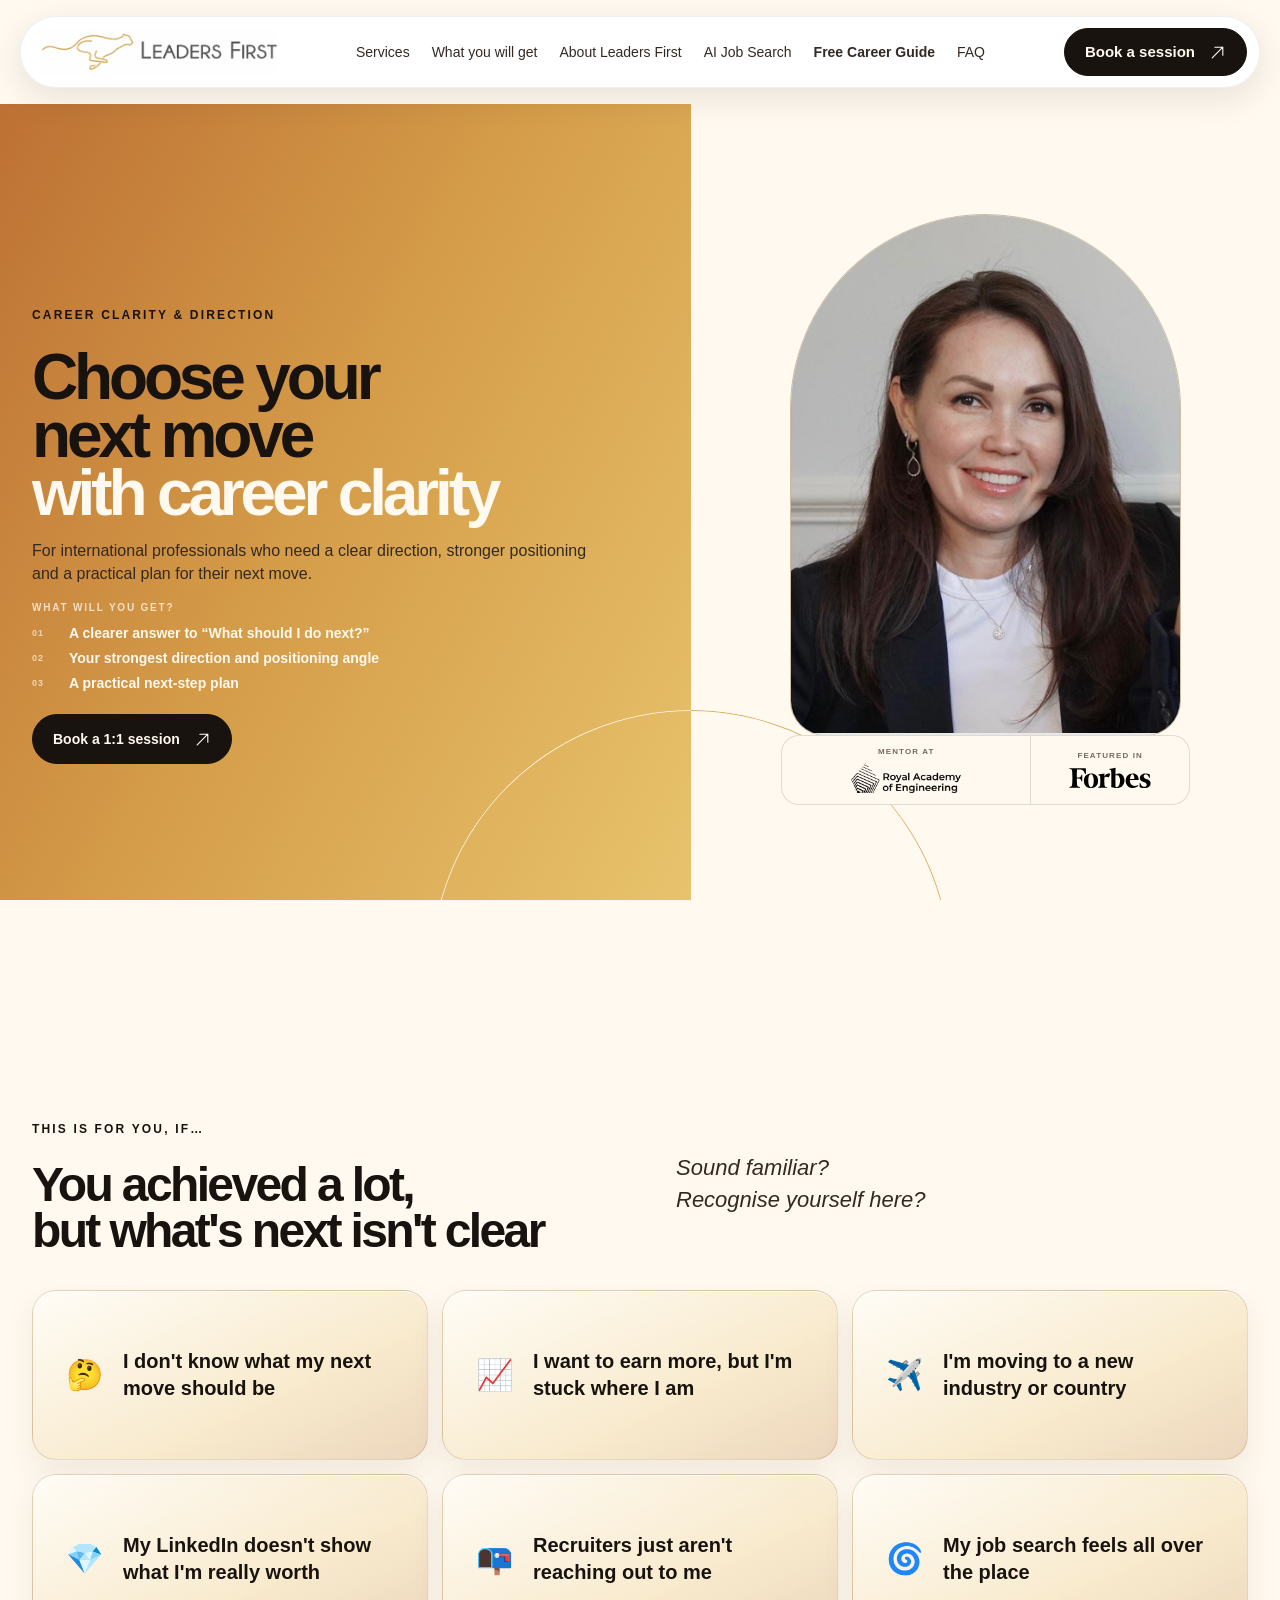
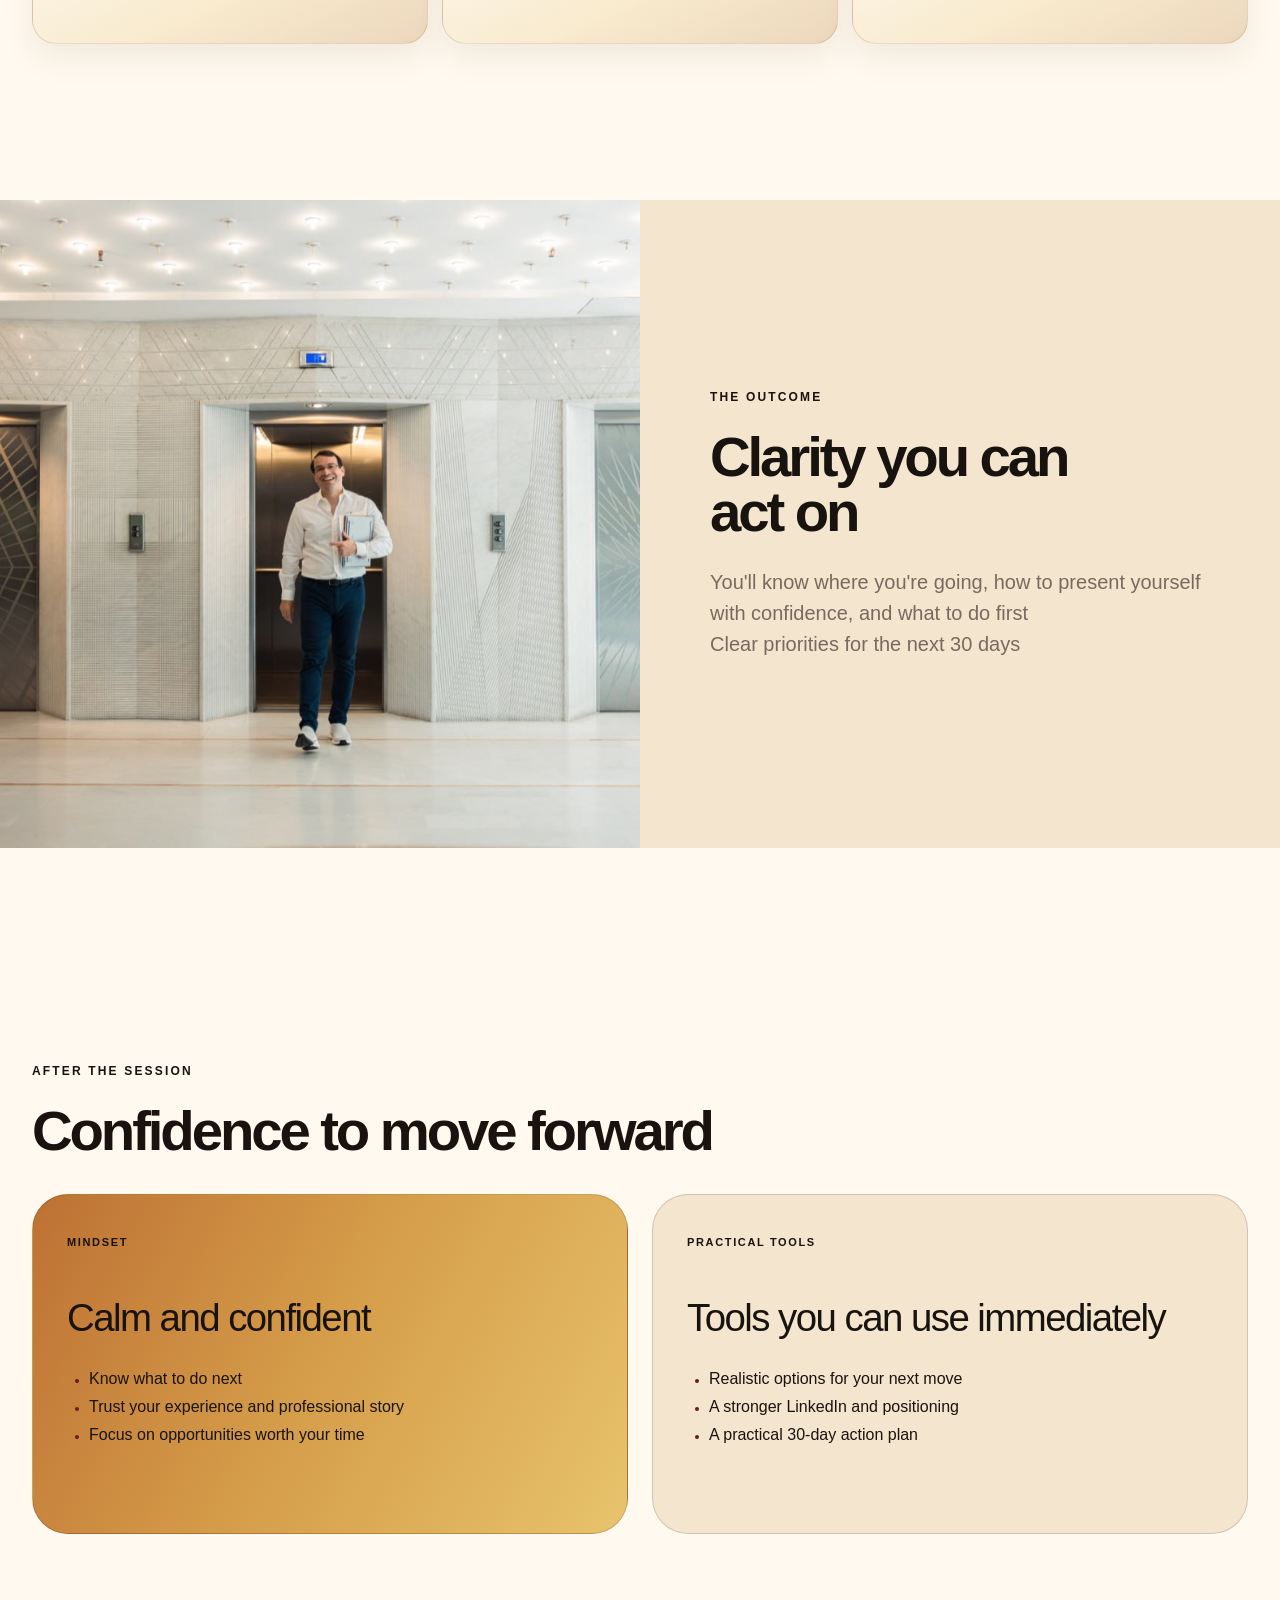
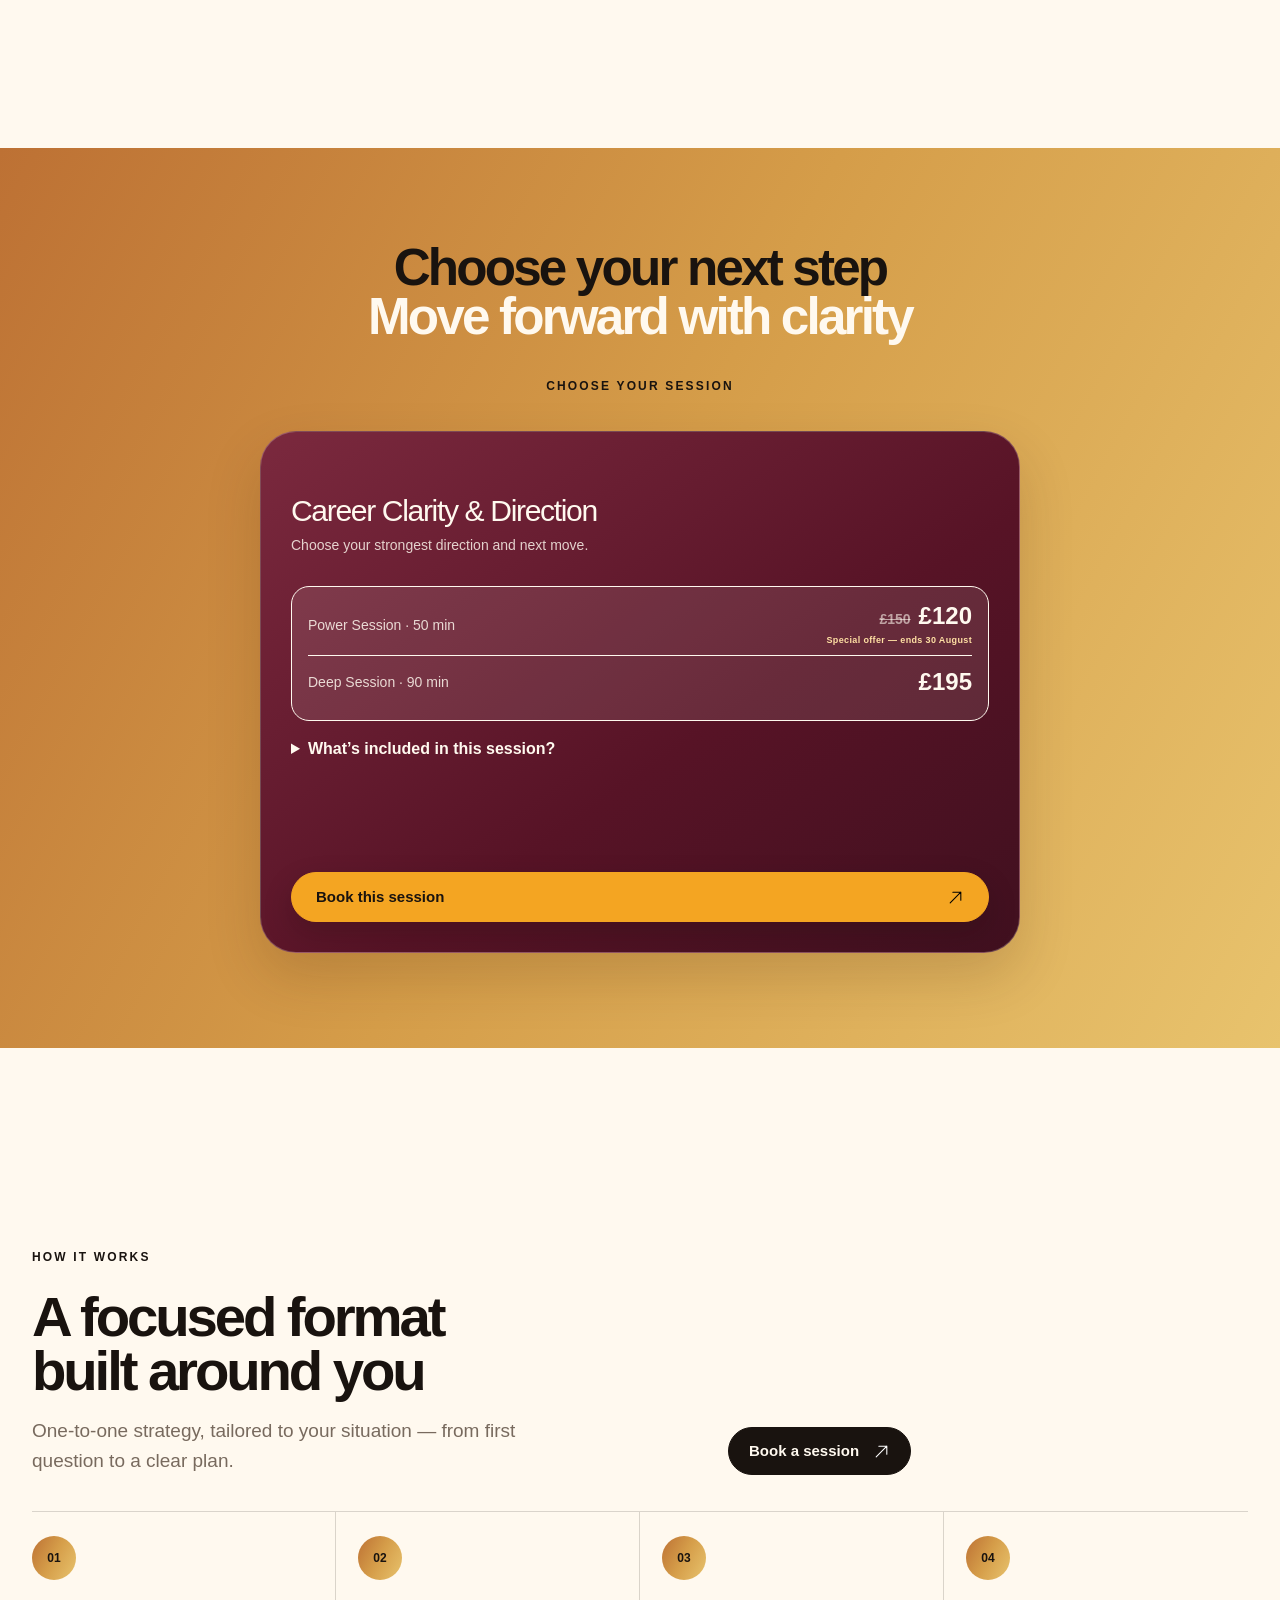
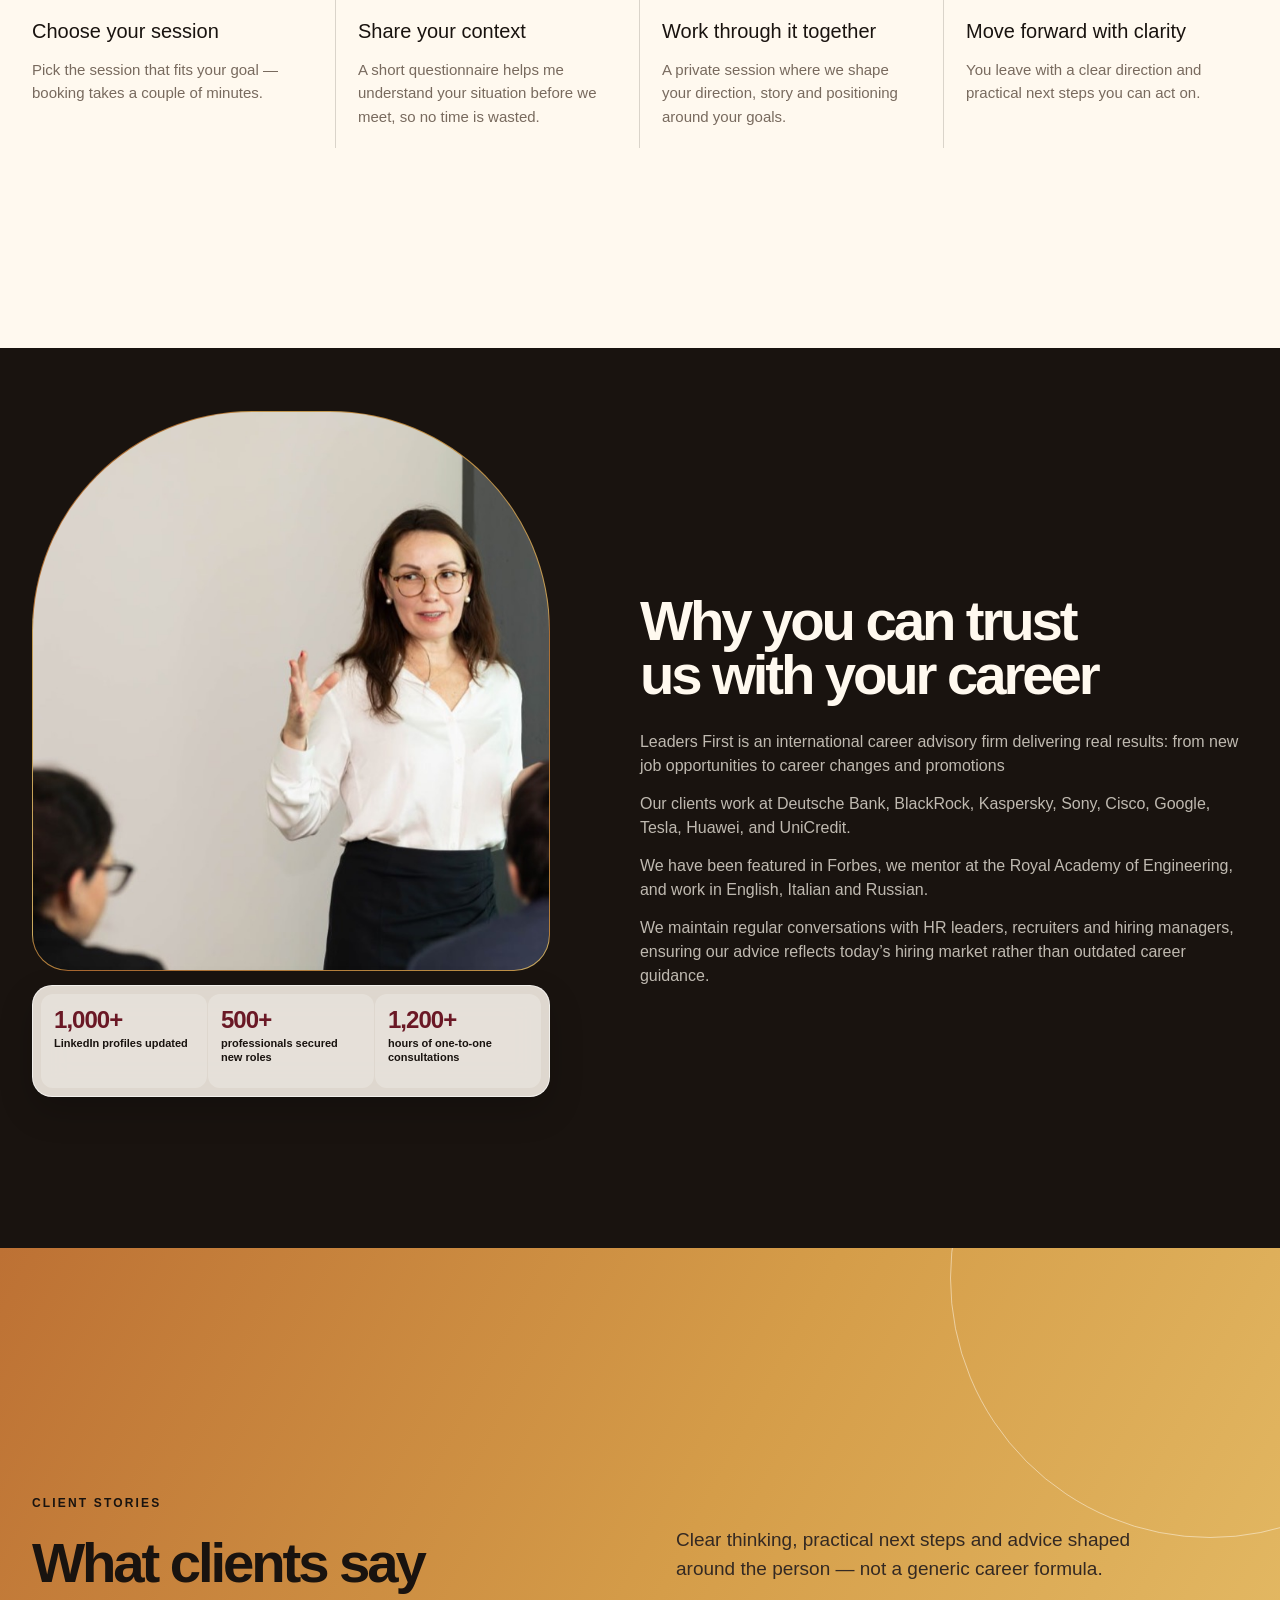
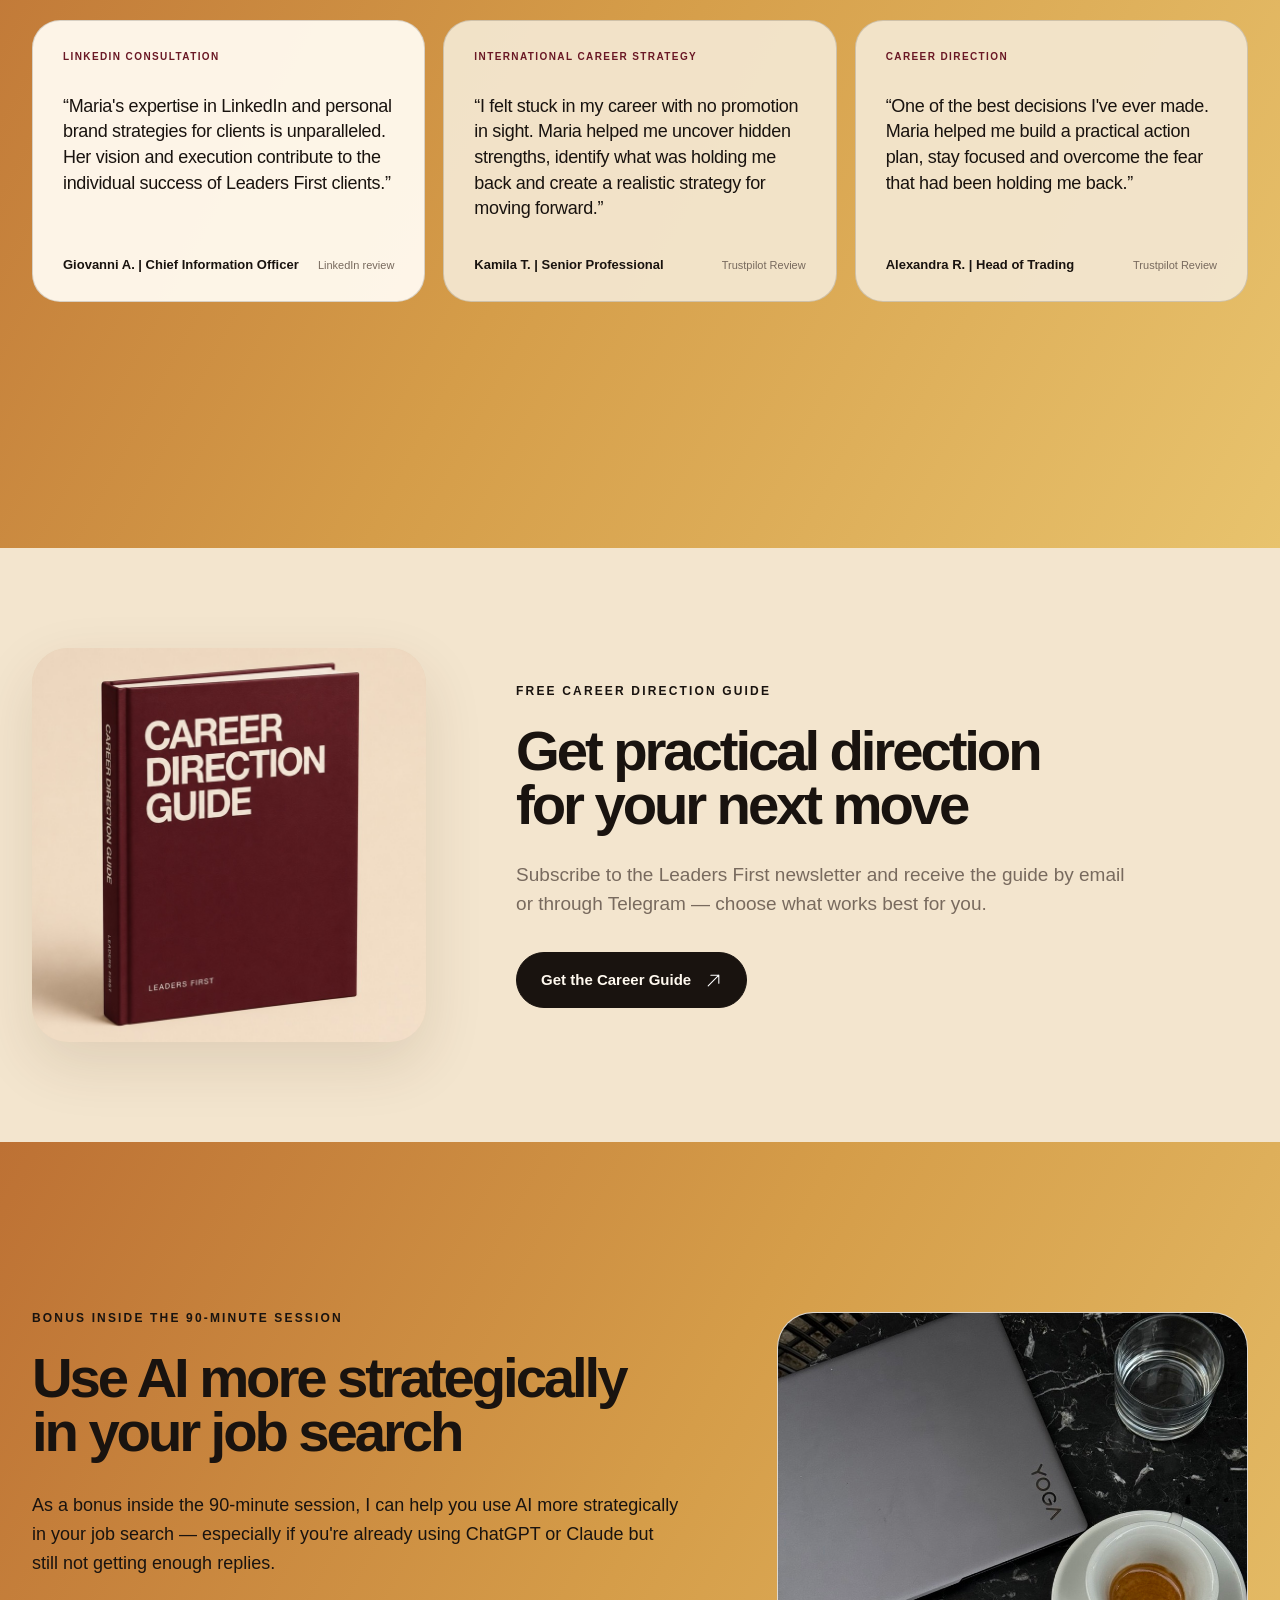
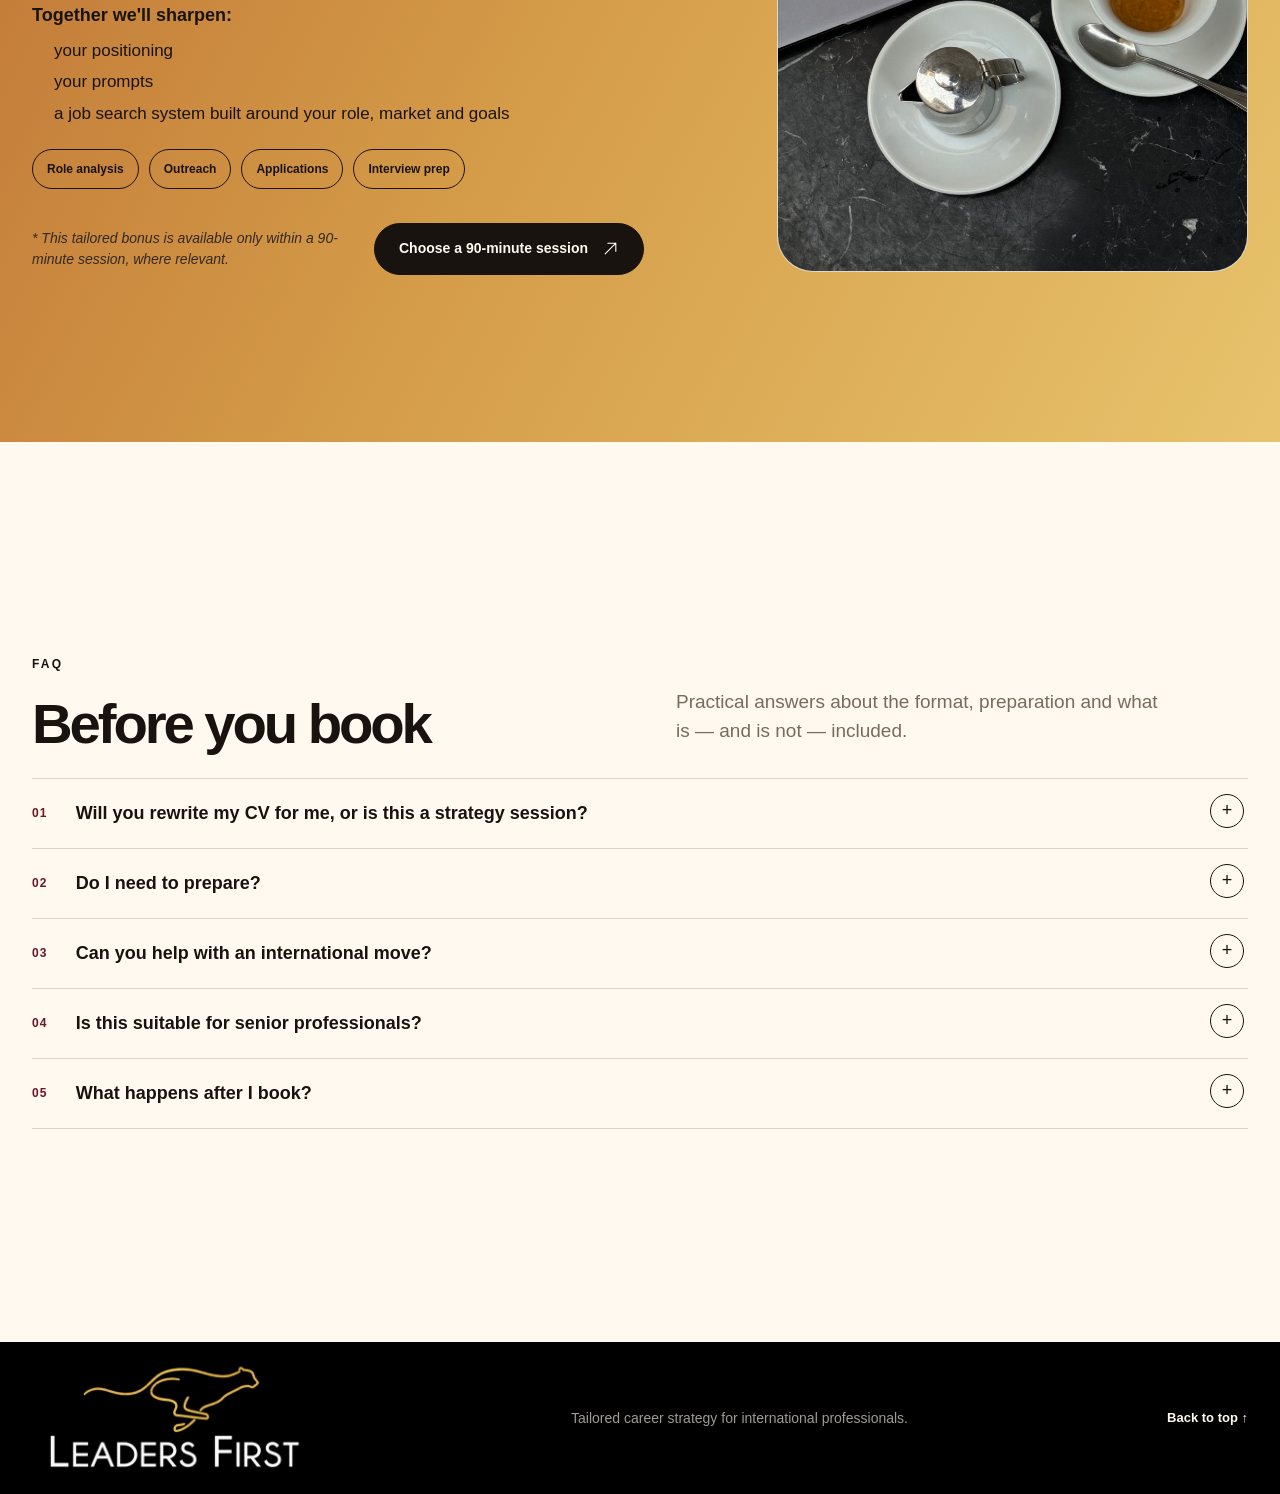
==== career/index.html @ 4e6720bb "Add career and LinkedIn landing pages" ====
<!DOCTYPE html><html lang="en" data-landing-variant="career" data-default-service="career_clarity_direction"><head><meta charSet="utf-8"/><meta name="viewport" content="width=device-width, initial-scale=1"/><link rel="preload" href="../assets/leaders-first-logo.png" as="image"/><link rel="preload" href="../assets/arrow-up-right.svg" as="image"/><link rel="preload" href="../assets/maria-portrait.jpeg" as="image"/><link rel="preload" href="../assets/raeng-logo.png" as="image"/><link rel="preload" href="../assets/forbes-logo.svg" as="image"/><link rel="preload" href="../assets/career-move.jpeg" as="image"/><link rel="preload" href="../assets/linkedin-logo.svg" as="image"/><link rel="preload" href="../assets/maria-speaking.jpeg" as="image"/><link rel="preload" href="../assets/career-direction-guide.jpg" as="image"/><link rel="preload" href="../assets/career-workspace.jpeg" as="image"/><link rel="preload" href="../assets/leaders-first-footer-logo.jpg" as="image"/><title>Career Clarity &amp; Direction — Leaders First</title><meta name="description" content="A focused 1:1 Career Clarity &amp; Direction session for international professionals choosing their strongest next move."/><meta property="og:title" content="Choose your next career move with clarity"/><meta property="og:description" content="Career Clarity &amp; Direction with Maria · Leaders First"/><meta property="og:type" content="website"/><meta property="og:image" content="/og.png"/><meta property="og:image:width" content="1200"/><meta property="og:image:height" content="630"/><meta name="twitter:card" content="summary_large_image"/><meta name="twitter:title" content="Choose your next career move with clarity"/><meta name="twitter:description" content="Career Clarity &amp; Direction with Maria · Leaders First"/><meta name="twitter:image" content="/og.png"/><meta name="twitter:image:width" content="1200"/><meta name="twitter:image:height" content="630"/><link rel="shortcut icon" href="../favicon.svg"/><link rel="icon" href="../favicon.svg"/>
<script src="../assets/analytics.js"></script>
<link rel="stylesheet" href="https://assets.calendly.com/assets/external/widget.css"/>
<link rel="stylesheet" href="../assets/site.css"/>
</head><body data-standalone="true"><main><header class="site-header"><a class="brand" href="#top" aria-label="Leaders First home"><span class="brand-logo" aria-hidden="true"><img src="../assets/leaders-first-logo.png" alt=""/></span></a><nav class="desktop-nav" aria-label="Main navigation"><a href="#sessions">Services</a><a href="#how-it-works">What you will get</a><a href="#about">About Leaders First</a><a href="#ai-support">AI Job Search</a><a class="nav-guide-link" href="#career-guide">Free Career Guide</a><a href="#faq">FAQ</a></nav><a class="button button--small button--ink" href="#sessions" data-lead-source="header" data-lead-cta="Choose a session">Book a session <img class="button__icon" src="../assets/arrow-up-right.svg" alt="" aria-hidden="true"/></a><details class="mobile-menu" data-mobile-menu="true"><summary aria-label="Open navigation menu"><span aria-hidden="true"></span><span aria-hidden="true"></span><span aria-hidden="true"></span></summary><div class="mobile-menu__panel"><nav aria-label="Mobile navigation"><a href="#sessions">Services</a><a href="#how-it-works">What you will get</a><a href="#about">About Leaders First</a><a href="#ai-support">AI Job Search</a><a class="nav-guide-link" href="#career-guide">Free Career Guide</a><a href="#faq">FAQ</a></nav><a class="mobile-menu__booking" href="#sessions" data-lead-source="mobile_menu" data-lead-cta="Choose a session">Book a session <img class="button__icon" src="../assets/arrow-up-right.svg" alt="" aria-hidden="true"/></a></div></details></header><section class="hero" id="top"><div class="hero__copy"><p class="eyebrow">Career Clarity &amp; Direction</p><h1>Choose your next move <span>with career clarity</span></h1><p class="hero__lede">For international professionals who need a clear direction, stronger positioning and a practical plan for their next move.</p><aside class="hero__outcomes" aria-label="What you will get"><p>What will you get?</p><ol><li><span>01</span><strong>A clearer answer to “What should I do next?”</strong></li><li><span>02</span><strong>Your strongest direction and positioning angle</strong></li><li><span>03</span><strong>A practical next-step plan</strong></li></ol></aside><div class="button-row"><a class="button button--ink" href="#sessions" data-lead-source="hero_booking" data-lead-cta="Choose a session">Book a 1:1 session <img class="button__icon" src="../assets/arrow-up-right.svg" alt="" aria-hidden="true"/></a></div></div><div class="hero__visual hero__visual--desktop"><div class="photo-slot photo-slot--filled photo-slot--hero"><img src="../assets/maria-portrait.jpeg" alt="Maria Blinova, CEO of Leaders First"/></div><div class="hero__maria-intro"><strong>Maria Blinova · CEO, Leaders First</strong><p>A London-based career advisor with 17 years of international experience and over 8 years in career consulting and professional development.</p></div><div class="hero__credentials" aria-label="Maria&#x27;s professional credentials"><span><small>Mentor at</small><img src="../assets/raeng-logo.png" alt="Royal Academy of Engineering"/></span><span><small>Featured in</small><img src="../assets/forbes-logo.svg" alt="Forbes"/></span></div></div></section><section class="section section--cream" id="who"><div class="section-heading section-heading--split"><div><p class="eyebrow">This is for you, if…</p><h2>You achieved a lot,<br/><span class="audience-heading-line">but what&#x27;s next isn&#x27;t clear</span></h2></div><p class="audience-prompt"><em>Sound familiar?</em><br/><em>Recognise yourself here?</em></p></div><div class="audience-grid"><article class="audience-card"><span class="audience-card__emoji" aria-hidden="true">🤔</span><p>I don&#x27;t know what my next move should be</p></article><article class="audience-card"><span class="audience-card__emoji" aria-hidden="true">📈</span><p>I want to earn more, but I&#x27;m stuck where I am</p></article><article class="audience-card"><span class="audience-card__emoji" aria-hidden="true">✈️</span><p>I&#x27;m moving to a new industry or country</p></article><article class="audience-card"><span class="audience-card__emoji" aria-hidden="true">💎</span><p>My LinkedIn doesn&#x27;t show what I&#x27;m really worth</p></article><article class="audience-card"><span class="audience-card__emoji" aria-hidden="true">📭</span><p>Recruiters just aren&#x27;t reaching out to me</p></article><article class="audience-card"><span class="audience-card__emoji" aria-hidden="true">🌀</span><p>My job search feels all over the place</p></article></div></section><div id="mobile-profile" class="hero__visual hero__visual--mobile"><div class="photo-slot photo-slot--filled photo-slot--hero"><img src="../assets/maria-portrait.jpeg" alt="Maria Blinova, CEO of Leaders First"/></div><div class="hero__maria-intro"><strong>Maria Blinova · CEO, Leaders First</strong><p>A London-based career advisor with 17 years of international experience and over 8 years in career consulting and professional development.</p></div><div class="hero__credentials" aria-label="Maria&#x27;s professional credentials"><span><small>Mentor at</small><img src="../assets/raeng-logo.png" alt="Royal Academy of Engineering"/></span><span><small>Featured in</small><img src="../assets/forbes-logo.svg" alt="Forbes"/></span></div></div><section class="editorial-break"><div class="photo-slot photo-slot--filled photo-slot--wide"><img src="../assets/career-move.jpeg" alt="International professional taking the next step in his career"/></div><div class="editorial-break__copy"><p class="eyebrow">The outcome</p><h2><span class="editorial-break__headline-line">Clarity you can</span><span>act on</span></h2><p>You&#x27;ll know where you&#x27;re going, how to present yourself with confidence, and what to do first<br/>Clear priorities for the next 30 days</p></div></section><section class="outcomes section section--cream"><div class="section-heading"><p class="eyebrow">After the session</p><h2>Confidence to move forward</h2></div><div class="outcome-grid"><article><span class="outcome-label">Mindset</span><h3>Calm and confident</h3><ul><li>Know what to do next</li><li>Trust your experience and professional story</li><li>Focus on opportunities worth your time</li></ul></article><article><span class="outcome-label">Practical tools</span><h3>Tools you can use immediately</h3><ul><li>Realistic options for your next move</li><li>A stronger LinkedIn and positioning</li><li>A practical 30-day action plan</li></ul></article></div></section><section class="section section--amber" id="sessions"><div class="section-heading session-heading"><h2 class="session-heading__lead">Choose your next step<br/><span>Move forward with clarity</span></h2><p class="eyebrow">Choose your session</p></div><div class="session-grid"><article class="session-card session-card--wine"><h3>Career Clarity &amp; Direction</h3><p>Choose your strongest direction and next move.</p><div class="price-row" translate="no"><div class="price-row__session price-row__session--offer"><span>Power Session · 50 min</span><div class="price-row__offer"><div><del>£150</del><strong>£120</strong></div><em>Special offer — ends 30 August</em></div></div><div><span>Deep Session · 90 min</span><strong>£195</strong></div></div><details data-session-details="true"><summary>What’s included in this session?</summary><div class="session-inclusions"><section><header><strong>£120 · 50 min</strong><span>Power Session</span></header><p>Focused recommendations for the decision you need to make now.</p><ul><li>Pre-session questionnaire and situation review</li><li>Career direction and positioning recommendations</li><li>Clear priorities and practical next steps</li></ul></section><section class="session-inclusions__deep"><header><strong>£195 · 90 min</strong><span>Deep Session</span></header><p>For a more substantial career reset and a detailed plan for the next 30 days.</p><p class="session-inclusions__included">Everything included in the focused session, <strong>plus</strong></p><ul><li>Deeper skills assessment aligned with skills-based hiring</li><li>Transferable strengths, gaps and best-fit directions</li><li>Hidden Job Market access, outreach recommendations and a practical 30-day plan</li><li>Bonus AI Job Search support where relevant</li></ul></section></div></details><a class="button button--white js-open-booking" href="#booking-form" aria-haspopup="dialog" data-lead-source="services_career_clarity" data-lead-cta="Book Career Clarity &amp; Direction" data-session-id="career_clarity_direction" data-session-title="Career Clarity &amp; Direction Session" data-payment-url="">Book this session <img class="button__icon" src="../assets/arrow-up-right.svg" alt="" aria-hidden="true"/></a></article></div></section><section class="section section--cream" id="how-it-works"><div class="section-heading section-heading--split"><div><p class="eyebrow">How it works</p><h2>A focused format built around you</h2><p class="how-description">One-to-one strategy, tailored to your situation — from first question to a clear plan.</p></div><div class="section-heading__action"><div class="button-row"><a class="button button--small button--ink" href="#sessions" data-lead-source="how_it_works_booking" data-lead-cta="Choose a session">Book a session <img class="button__icon" src="../assets/arrow-up-right.svg" alt="" aria-hidden="true"/></a></div></div></div><div class="steps"><article><span>01</span><h3>Choose your session</h3><p>Pick the session that fits your goal — booking takes a couple of minutes.</p></article><article><span>02</span><h3>Share your context</h3><p>A short questionnaire helps me understand your situation before we meet, so no time is wasted.</p></article><article><span>03</span><h3>Work through it together</h3><p>A private session where we shape your direction, story and positioning around your goals.</p></article><article><span>04</span><h3>Move forward with clarity</h3><p>You leave with a clear direction and practical next steps you can act on.</p></article></div></section><section class="about section" id="about"><div class="about__visual"><div class="photo-slot photo-slot--filled photo-slot--about"><img src="../assets/maria-speaking.jpeg" alt="Maria speaking to an international business audience"/></div><div class="about__glass-stats" aria-label="Maria Blinova career consulting results"><div><strong>1,000+</strong><span>LinkedIn profiles updated</span></div><div><strong>500+</strong><span>professionals secured new roles</span></div><div><strong>1,200+</strong><span>hours of one-to-one consultations</span></div></div></div><div class="about__copy"><h2>Why you can trust us with your career</h2><p>Leaders First is an international career advisory firm delivering real results: from new job opportunities to career changes and promotions</p><p>Our clients work at Deutsche Bank, BlackRock, Kaspersky, Sony, Cisco, Google, Tesla, Huawei, and UniCredit.</p><p>We have been featured in Forbes, we mentor at the Royal Academy of Engineering, and work in English, Italian and Russian.</p><p>We maintain regular conversations with HR leaders, recruiters and hiring managers, ensuring our advice reflects today’s hiring market rather than outdated career guidance.</p></div></section><section class="reviews section" id="reviews"><div class="section-heading section-heading--split"><div><p class="eyebrow">Client stories</p><h2>What clients say</h2></div><p>Clear thinking, practical next steps and advice shaped around the person — not a generic career formula.</p></div><div class="reviews-grid"><article class="review-card"><div class="review-card__top"><span>LinkedIn Consultation</span></div><p>“<!-- -->Maria&#x27;s expertise in LinkedIn and personal brand strategies for clients is unparalleled. Her vision and execution contribute to the individual success of Leaders First clients.<!-- -->”</p><div class="review-card__meta"><strong>Giovanni A. | Chief Information Officer</strong><span>LinkedIn review</span></div></article><article class="review-card"><div class="review-card__top"><span>International Career Strategy</span></div><p>“<!-- -->I felt stuck in my career with no promotion in sight. Maria helped me uncover hidden strengths, identify what was holding me back and create a realistic strategy for moving forward.<!-- -->”</p><div class="review-card__meta"><strong>Kamila T. | Senior Professional</strong><span>Trustpilot Review</span></div></article><article class="review-card"><div class="review-card__top"><span>Career Direction</span></div><p>“<!-- -->One of the best decisions I&#x27;ve ever made. Maria helped me build a practical action plan, stay focused and overcome the fear that had been holding me back.<!-- -->”</p><div class="review-card__meta"><strong>Alexandra R. | Head of Trading</strong><span>Trustpilot Review</span></div></article></div></section><section class="guide section" id="career-guide"><div class="guide__book"><img src="../assets/career-direction-guide.jpg" alt="Career Direction Guide by Leaders First"/></div><div class="guide__copy"><p class="eyebrow">Free Career Direction Guide</p><h2>Get practical direction for your next move</h2><p>Subscribe to the Leaders First newsletter and receive the guide by email or through Telegram — choose what works best for you.</p><button class="button button--ink js-open-guide" type="button" aria-haspopup="dialog" data-lead-source="free_guide_block" data-lead-cta="Get the Career Guide">Get the Career Guide <img class="button__icon" src="../assets/arrow-up-right.svg" alt="" aria-hidden="true"/></button></div></section><section class="ai-support section" id="ai-support"><div class="ai-support__copy"><p class="eyebrow">Bonus inside the 90-minute session</p><h2>Use AI more strategically in your job search</h2><p class="ai-support__intro">As a bonus inside the 90-minute session, I can help you use AI more strategically in your job search — especially if you&#x27;re already using ChatGPT or Claude but still not getting enough replies.</p><div class="ai-support__sharpen"><p>Together we&#x27;ll sharpen:</p><ul><li>your positioning</li><li>your prompts</li><li>a job search system built around your role, market and goals</li></ul></div><div class="chip-row"><span>Role analysis</span><span>Outreach</span><span>Applications</span><span>Interview prep</span></div><div class="ai-support__cta"><p>* This tailored bonus is available only within a 90-minute session, where relevant.</p><a class="button button--ink" href="#sessions" data-lead-source="ai_support" data-lead-cta="Choose a session">Choose a 90-minute session <img class="button__icon" src="../assets/arrow-up-right.svg" alt="" aria-hidden="true"/></a></div></div><div class="photo-slot photo-slot--filled photo-slot--detail"><img src="../assets/career-workspace.jpeg" alt="Laptop and coffee on a calm professional workspace"/></div></section><section class="faq section section--cream" id="faq"><div class="section-heading section-heading--split"><div><p class="eyebrow">FAQ</p><h2>Before you book</h2></div><p>Practical answers about the format, preparation and what is — and is not — included.</p></div><div class="faq-list"><details><summary><span>01</span>Will you rewrite my CV for me, or is this a strategy session?</summary><p>This is a strategy session, not a generic done-for-you CV writing service. In the 50-minute Power Session, you receive focused recommendations for the decision you need to make now. The 90-minute Deep Session adds a deeper skills assessment, best-fit directions and a practical 30-day plan.</p></details><details><summary><span>02</span>Do I need to prepare?</summary><p>Yes. After booking, you will complete a focused questionnaire and, depending on the session, share your LinkedIn profile, target roles or example vacancies. This lets us spend the session on decisions and strategy — not basic information gathering.</p></details><details><summary><span>03</span>Can you help with an international move?</summary><p>Yes. I work with international professionals considering the UK, Italy, Switzerland and wider European markets. We can assess realistic role options, positioning, visibility and the steps to take before applying.</p></details><details><summary><span>04</span>Is this suitable for senior professionals?</summary><p>Yes. It is especially useful when you have strong experience but need a clearer story, stronger market positioning or a realistic route into a more senior role.</p></details><details><summary><span>05</span>What happens after I book?</summary><p>You choose a time, pay online and receive the pre-session questionnaire. I review your answers before we meet, so our time stays focused on clarity, positioning and practical next steps.</p></details></div></section><div class="quiz-modal guide-modal" id="guide-form" role="dialog" aria-modal="true" aria-labelledby="guide-form-title" hidden=""><button class="quiz-modal__backdrop" type="button" aria-label="Close guide form" data-close-guide="true"></button><div class="quiz-modal__panel guide-modal__panel" role="document"><header class="quiz-modal__header guide-modal__header"><a class="brand" href="#top" tabindex="-1"><span class="brand-logo" aria-hidden="true"><img src="../assets/leaders-first-logo.png" alt=""/></span></a><span class="booking-modal__label">Free Career Direction Guide</span><button class="quiz-modal__close" type="button" aria-label="Close guide form" data-close-guide="true">×</button></header><section class="guide-step" data-guide-step="form"><p class="eyebrow">Choose how to receive it</p><h2 id="guide-form-title">Subscribe and get the guide</h2><p class="guide-step__lede">Join the Leaders First newsletter and receive the Career Direction Guide in the channel that suits you.</p><form class="guide-form"><input type="hidden" name="form_name"/><input type="hidden" name="lead_intent"/><input type="hidden" name="lead_source"/><input type="hidden" name="lead_cta"/><input type="hidden" name="landing_variant" value="career"/><input type="hidden" name="requested_asset"/><input type="hidden" name="automation_action"/><input type="hidden" name="page_url"/><input type="hidden" name="page_referrer"/><input type="hidden" name="guide_opened_at"/><input type="hidden" name="submitted_at"/><input type="hidden" name="utm_source"/><input type="hidden" name="utm_medium"/><input type="hidden" name="utm_campaign"/><input type="hidden" name="utm_content"/><input type="hidden" name="utm_term"/><fieldset class="guide-channel"><legend>Where would you like to receive the guide?</legend><label><input type="radio" required="" name="delivery_channel" value="email"/><span><strong>Email</strong><small>Receive the guide and future career insights by email.</small></span></label><label><input type="radio" required="" name="delivery_channel" value="telegram"/><span><strong>Telegram</strong><small>Continue through the Leaders First Telegram bot.</small></span></label></fieldset><div class="guide-form__email" data-guide-email-fields="true" hidden=""><label><span>Name</span><input autoComplete="name" placeholder="Your name" name="name"/></label><label><span>Email</span><input type="email" autoComplete="email" placeholder="you@example.com" name="email"/></label><label class="guide-consent"><input type="checkbox" name="newsletter_consent" value="yes"/><span>I agree to receive the guide and Leaders First career emails. I can unsubscribe at any time.</span></label></div><button class="button button--ink" type="submit" data-guide-email-submit="true" hidden="">Subscribe &amp; get the guide <img class="button__icon" src="../assets/arrow-up-right.svg" alt="" aria-hidden="true"/></button><button class="button button--telegram" type="submit" data-guide-telegram-submit="true" hidden="">Continue to Telegram <img class="button__icon" src="../assets/arrow-up-right.svg" alt="" aria-hidden="true"/></button></form></section><section class="guide-step guide-success" data-guide-step="success" hidden=""><p class="eyebrow">Thank you</p><h2 data-guide-success-title="true">Your guide is on its way</h2><p data-guide-success-copy="true">Check your inbox for the Career Direction Guide.</p><button class="button button--ink" type="button" data-close-guide="true">Return to the site</button></section></div></div><div class="quiz-modal booking-modal" id="booking-form" role="dialog" aria-modal="true" aria-labelledby="booking-title" hidden=""><button class="quiz-modal__backdrop" type="button" aria-label="Close booking form" data-close-booking="true"></button><div class="quiz-modal__panel booking-modal__panel" role="document"><header class="quiz-modal__header booking-modal__header"><a class="brand" href="#top" tabindex="-1"><span class="brand-logo" aria-hidden="true"><img src="../assets/leaders-first-logo.png" alt=""/></span></a><span class="booking-modal__label">Secure your 1:1 session</span><button class="quiz-modal__close" type="button" aria-label="Close booking form" data-close-booking="true">×</button></header><section class="booking-step" data-booking-step="form"><p class="eyebrow">Selected session</p><h2 id="booking-title" data-booking-title="true">Book your 1:1 session</h2><div class="booking-summary"><span>Session</span><strong data-booking-summary="true">1:1 Career Strategy Session</strong></div><p class="booking-step__lede">First enter your contact details. Then choose the session length and continue to Calendly to select a date, confirm your booking and pay.</p><form class="booking-form"><input type="hidden" name="form_name"/><input type="hidden" name="lead_intent"/><input type="hidden" name="lead_source"/><input type="hidden" name="lead_cta"/><input type="hidden" name="landing_variant" value="career"/><input type="hidden" name="requested_service" value="career_clarity_direction"/><input type="hidden" name="payment_url"/><input type="hidden" name="page_url"/><input type="hidden" name="page_referrer"/><input type="hidden" name="booking_opened_at"/><input type="hidden" name="submitted_at"/><input type="hidden" name="utm_source"/><input type="hidden" name="utm_medium"/><input type="hidden" name="utm_campaign"/><input type="hidden" name="utm_content"/><input type="hidden" name="utm_term"/><fieldset class="booking-contact"><legend><span>1.</span> Your contact details</legend><label><span>Name</span><input autoComplete="name" required="" placeholder="Your name" name="name"/></label><label><span>Phone number</span><input type="tel" inputMode="tel" autoComplete="tel" required="" placeholder="+44 7700 900000" name="phone"/></label><label><span>Email</span><input type="email" autoComplete="email" required="" placeholder="you@example.com" name="email"/></label></fieldset><fieldset class="booking-duration"><legend><span>2.</span> Choose your session</legend><label><input type="radio" required="" name="session_duration" value="50"/><span><strong>Book Power Session</strong><small>£120 · 50 minutes</small></span></label><label><input type="radio" required="" name="session_duration" value="90"/><span><strong>Book Deep Session</strong><small>£195 · 90 minutes</small></span></label></fieldset><button class="button button--ink" type="submit" disabled="">Continue to Calendly <img class="button__icon" src="../assets/arrow-up-right.svg" alt="" aria-hidden="true"/></button><label class="booking-consent"><input type="checkbox" required="" name="privacy_consent" checked="" value="accepted"/><span>By clicking this button, you agree to the <a href="https://online.fliphtml5.com/lnpoy/lbct/" target="_blank" rel="noreferrer">Privacy Policy</a>.</span></label><p class="booking-form__note">Your details will only be used to arrange this booking and provide the service.</p></form></section><section class="booking-step booking-pending" data-booking-step="pending" hidden=""><p class="eyebrow">Booking details received</p><h2>Payment checkout is being connected</h2><p>Your request for <strong data-pending-session="true">your selected session</strong> has been prepared. Once the payment link is added, this step will redirect to checkout automatically.</p><button class="button button--ink" type="button" data-close-booking="true">Return to the site</button></section></div></div><noscript><img height="1" width="1" style="display:none" src="https://www.facebook.com/tr?id=1072423188457511&amp;ev=PageView&amp;noscript=1" alt=""/></noscript>
<script src="https://assets.calendly.com/assets/external/widget.js" async="" data-calendly-widget="true"></script><script src="../assets/forms.js"></script><noscript><div><img src="https://mc.yandex.ru/watch/111597180" style="position:absolute; left:-9999px;" alt="" /></div></noscript><footer><a class="footer-logo" href="#top" aria-label="Leaders First home"><img src="../assets/leaders-first-footer-logo.jpg" alt="Leaders First"/></a><p>Tailored career strategy for international professionals.</p><a href="#top">Back to top ↑</a></footer></main></body></html>
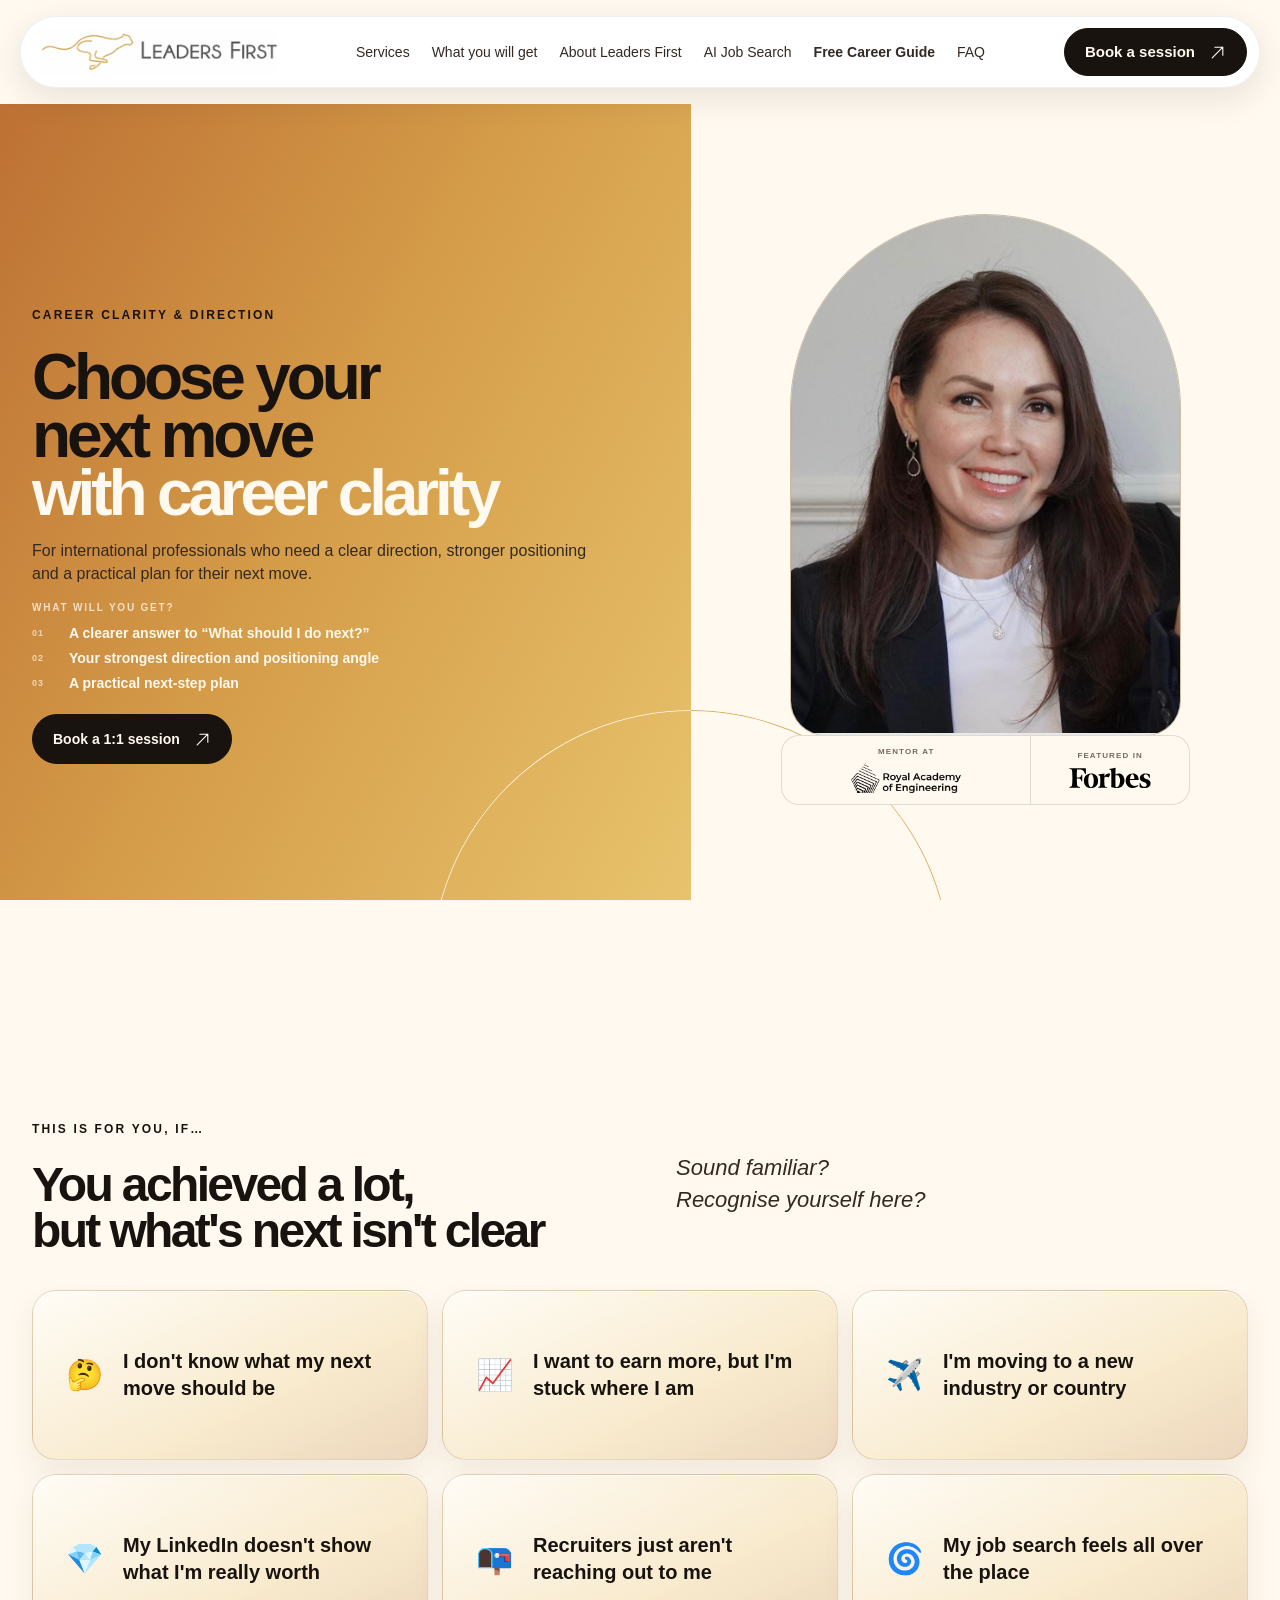
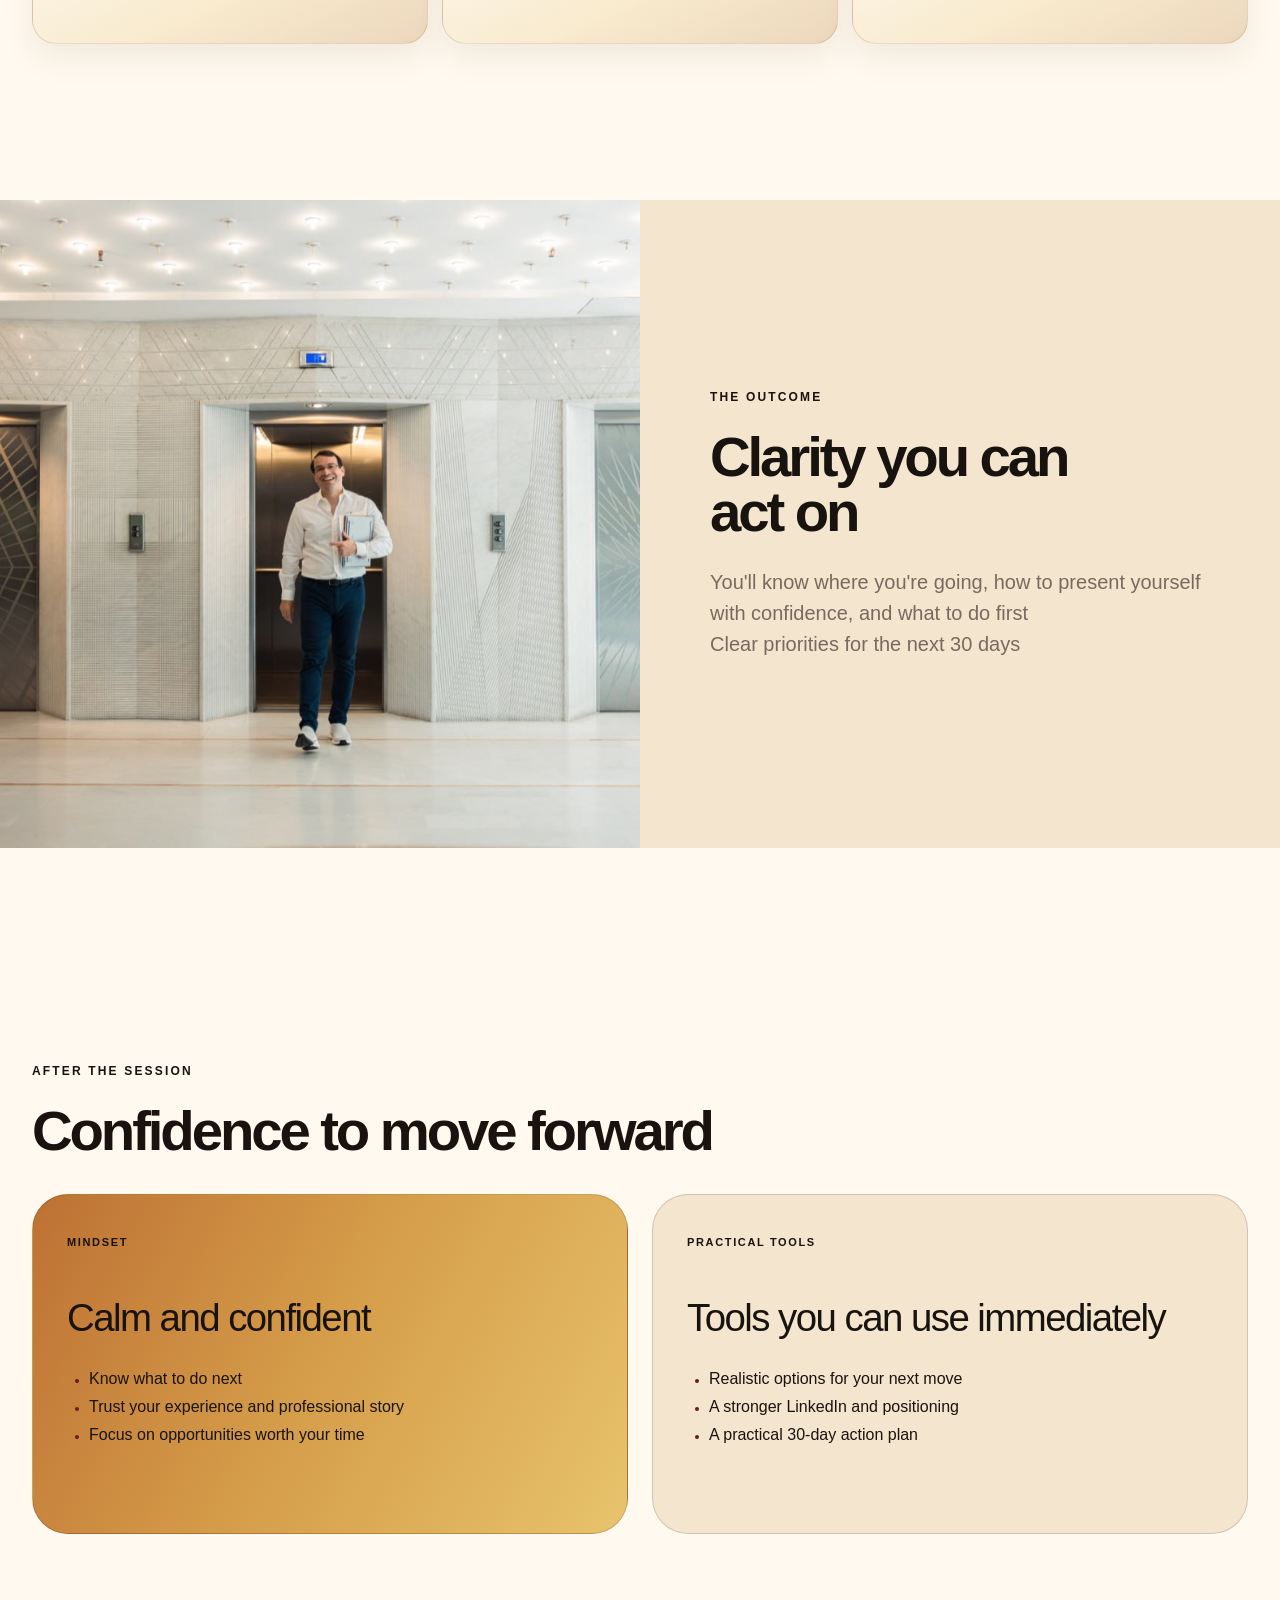
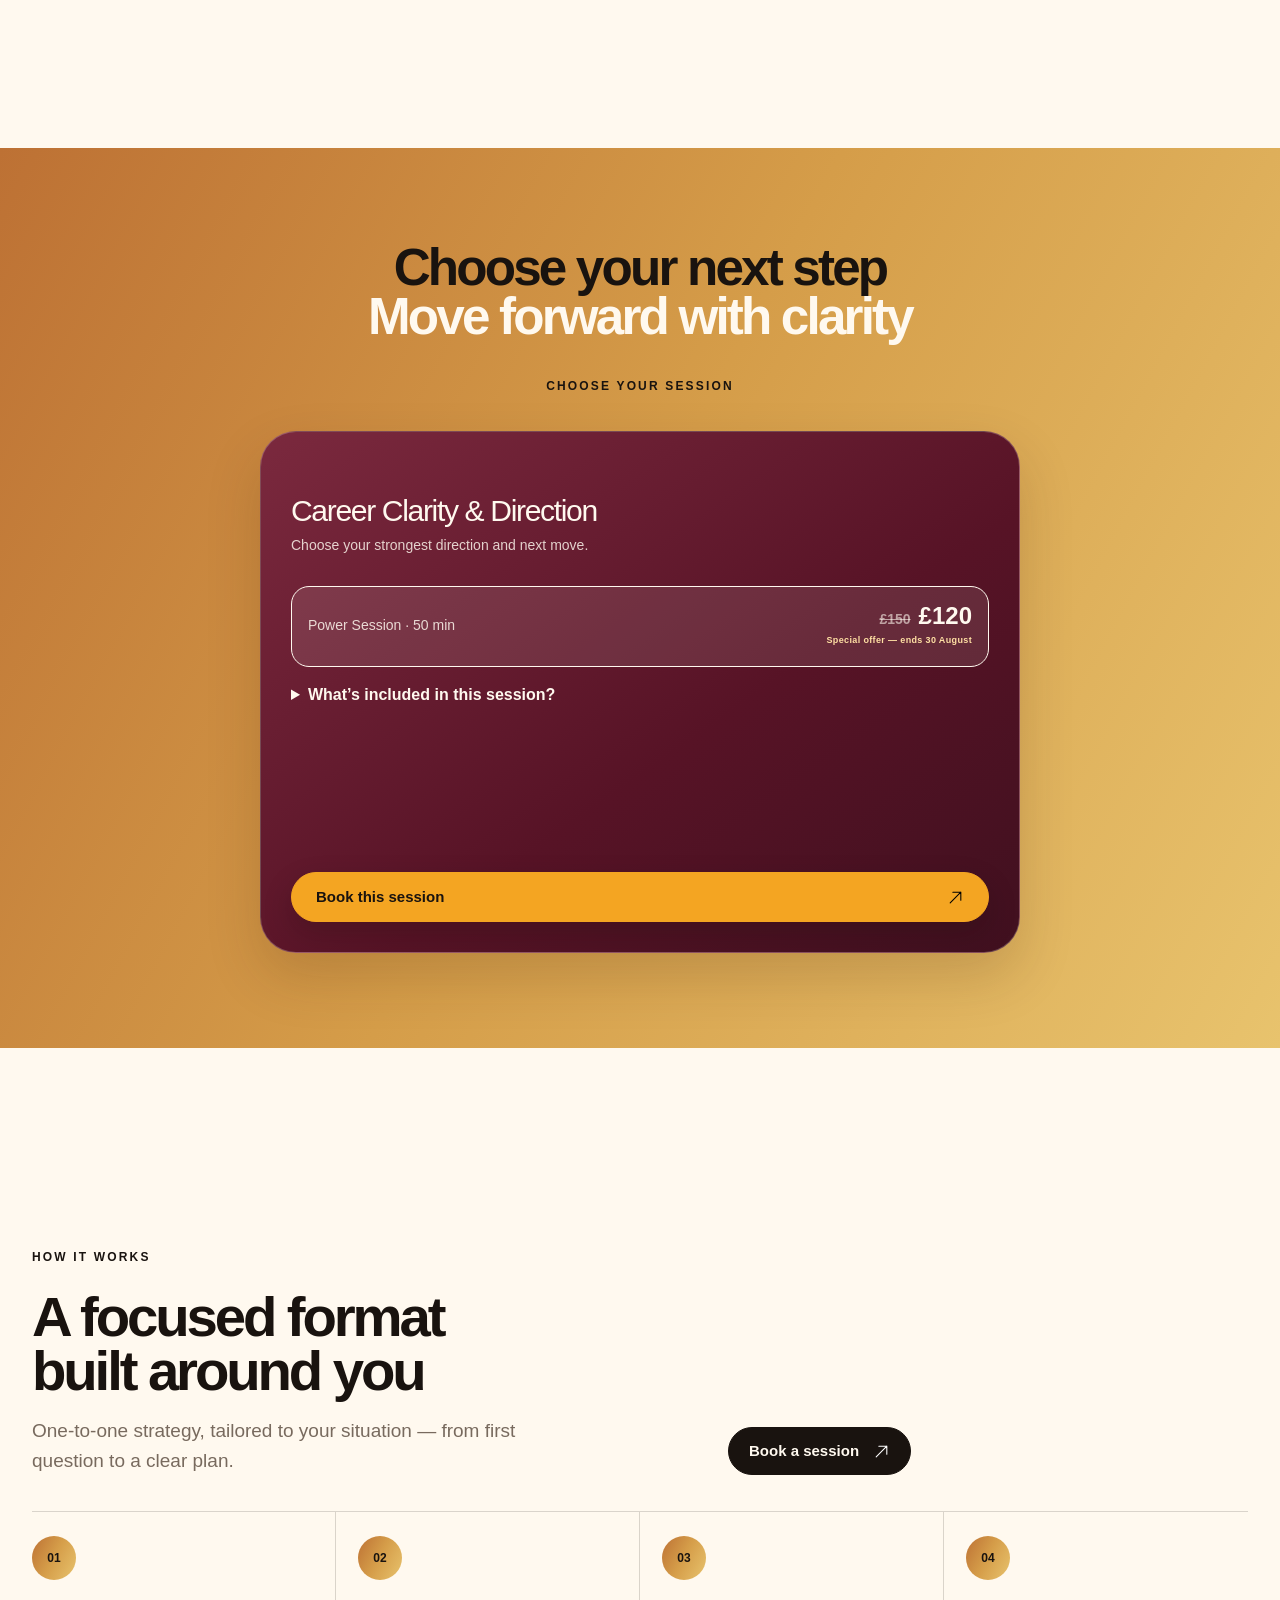
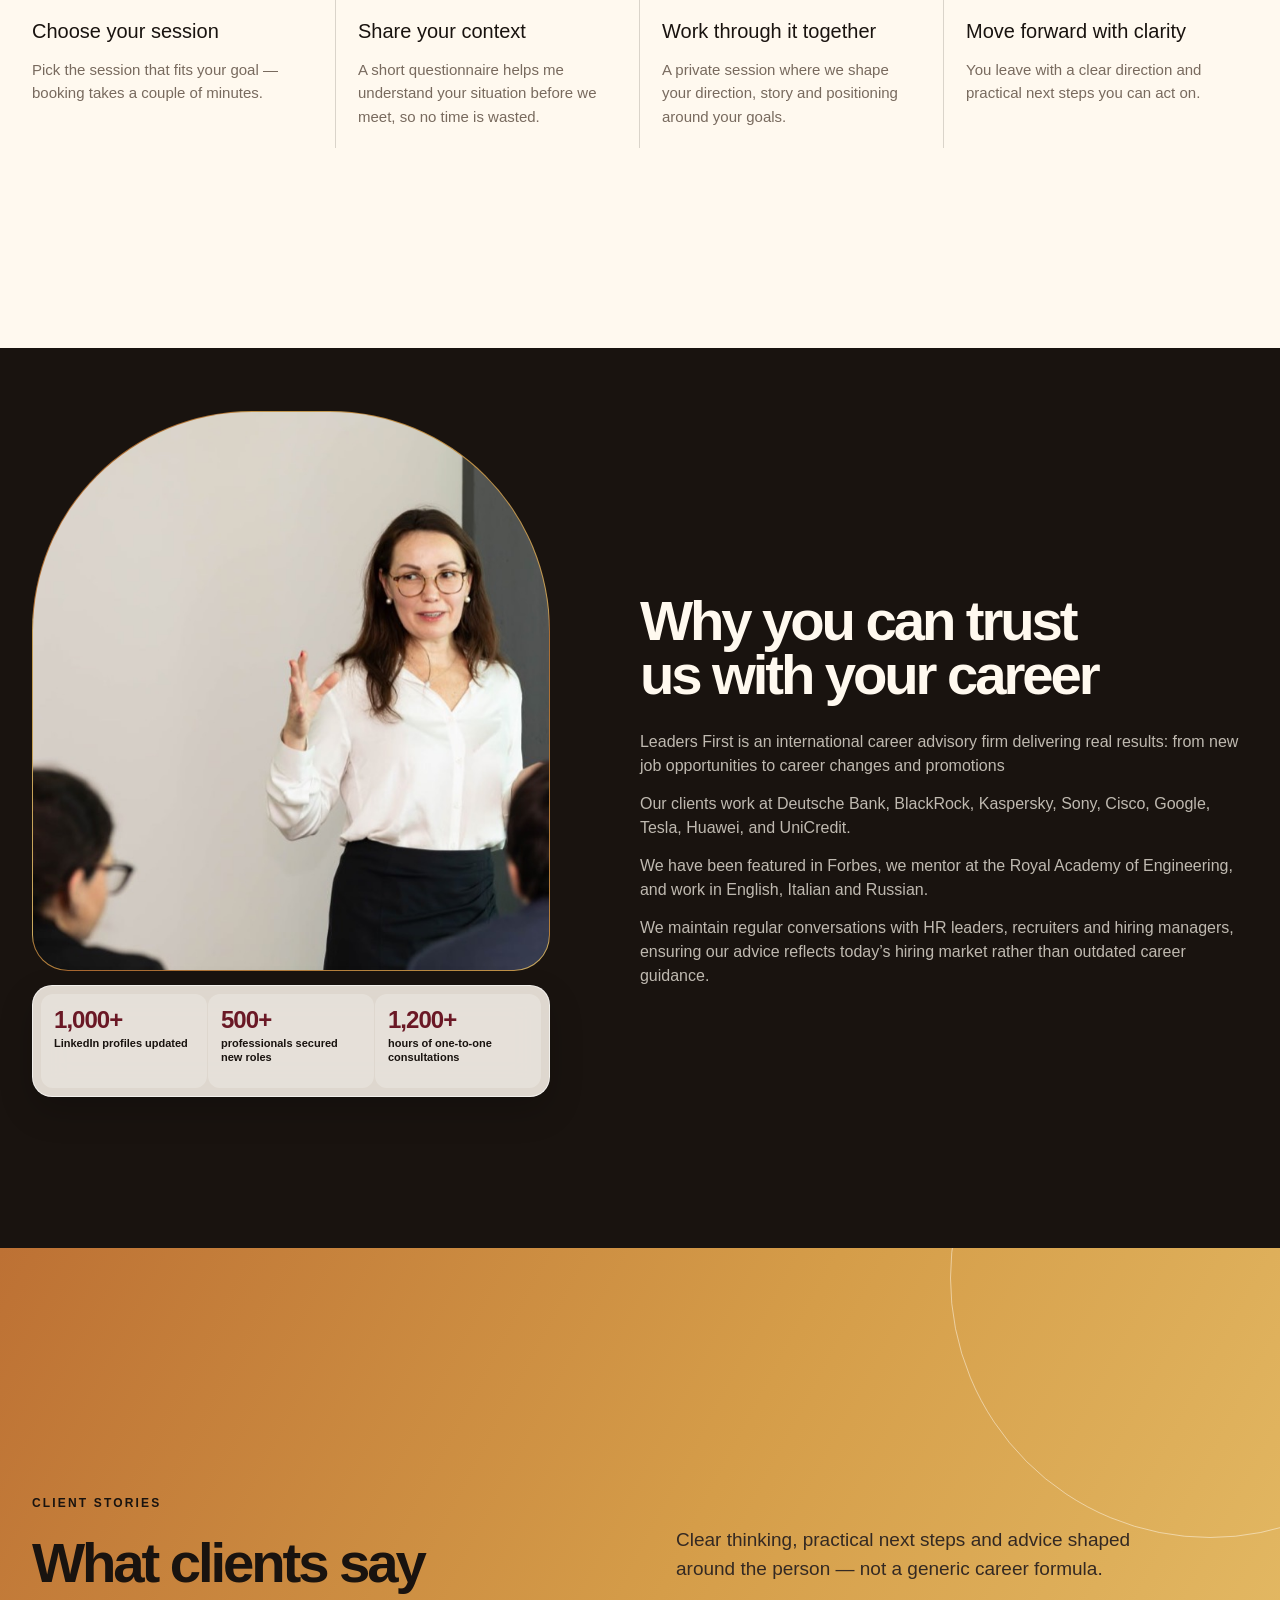
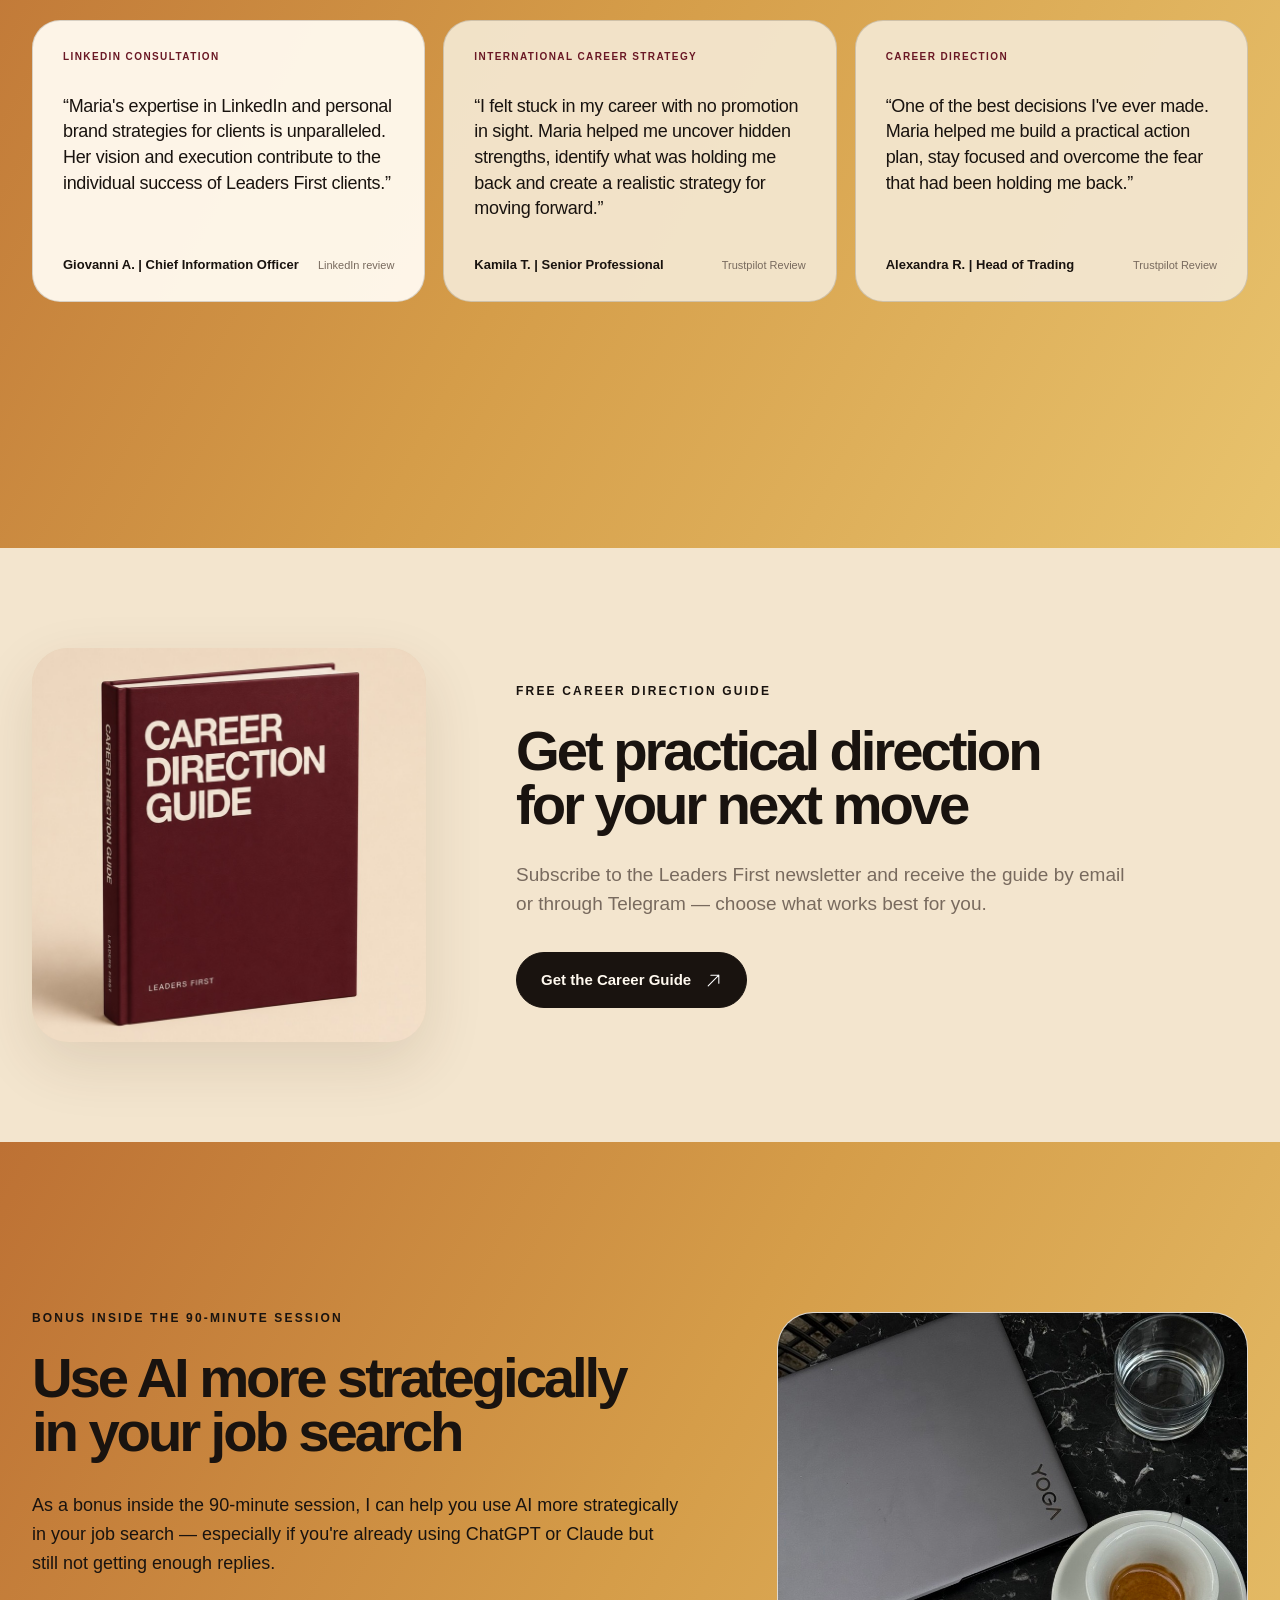
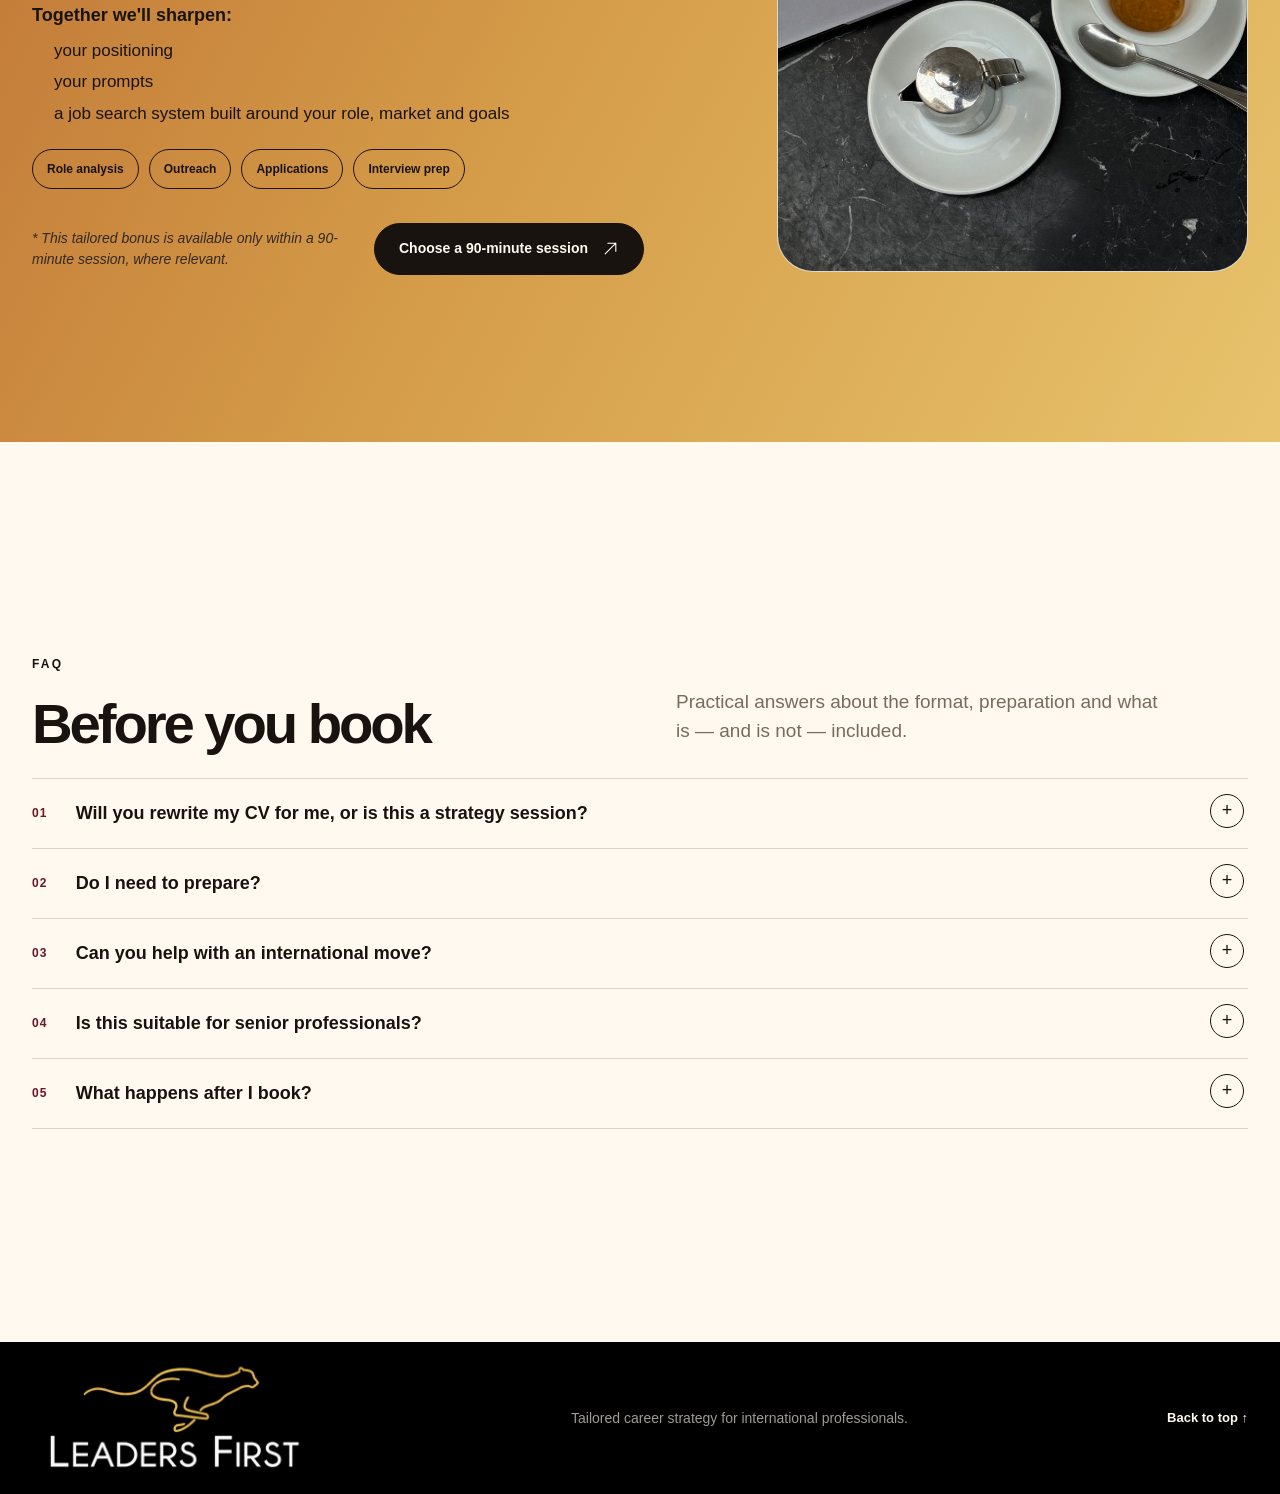
==== commit 06127685: "Hide deep sessions on specialized landing pages" ====
--- a/career/index.html
+++ b/career/index.html
@@ -1,4 +1,4 @@
-<!DOCTYPE html><html lang="en" data-landing-variant="career" data-default-service="career_clarity_direction"><head><meta charSet="utf-8"/><meta name="viewport" content="width=device-width, initial-scale=1"/><link rel="preload" href="../assets/leaders-first-logo.png" as="image"/><link rel="preload" href="../assets/arrow-up-right.svg" as="image"/><link rel="preload" href="../assets/maria-portrait.jpeg" as="image"/><link rel="preload" href="../assets/raeng-logo.png" as="image"/><link rel="preload" href="../assets/forbes-logo.svg" as="image"/><link rel="preload" href="../assets/career-move.jpeg" as="image"/><link rel="preload" href="../assets/linkedin-logo.svg" as="image"/><link rel="preload" href="../assets/maria-speaking.jpeg" as="image"/><link rel="preload" href="../assets/career-direction-guide.jpg" as="image"/><link rel="preload" href="../assets/career-workspace.jpeg" as="image"/><link rel="preload" href="../assets/leaders-first-footer-logo.jpg" as="image"/><title>Career Clarity &amp; Direction — Leaders First</title><meta name="description" content="A focused 1:1 Career Clarity &amp; Direction session for international professionals choosing their strongest next move."/><meta property="og:title" content="Choose your next career move with clarity"/><meta property="og:description" content="Career Clarity &amp; Direction with Maria · Leaders First"/><meta property="og:type" content="website"/><meta property="og:image" content="/og.png"/><meta property="og:image:width" content="1200"/><meta property="og:image:height" content="630"/><meta name="twitter:card" content="summary_large_image"/><meta name="twitter:title" content="Choose your next career move with clarity"/><meta name="twitter:description" content="Career Clarity &amp; Direction with Maria · Leaders First"/><meta name="twitter:image" content="/og.png"/><meta name="twitter:image:width" content="1200"/><meta name="twitter:image:height" content="630"/><link rel="shortcut icon" href="../favicon.svg"/><link rel="icon" href="../favicon.svg"/>
+<!DOCTYPE html><html lang="en" data-landing-variant="career" data-default-service="career_clarity_direction" data-hide-deep-session="true"><head><meta charSet="utf-8"/><meta name="viewport" content="width=device-width, initial-scale=1"/><link rel="preload" href="../assets/leaders-first-logo.png" as="image"/><link rel="preload" href="../assets/arrow-up-right.svg" as="image"/><link rel="preload" href="../assets/maria-portrait.jpeg" as="image"/><link rel="preload" href="../assets/raeng-logo.png" as="image"/><link rel="preload" href="../assets/forbes-logo.svg" as="image"/><link rel="preload" href="../assets/career-move.jpeg" as="image"/><link rel="preload" href="../assets/linkedin-logo.svg" as="image"/><link rel="preload" href="../assets/maria-speaking.jpeg" as="image"/><link rel="preload" href="../assets/career-direction-guide.jpg" as="image"/><link rel="preload" href="../assets/career-workspace.jpeg" as="image"/><link rel="preload" href="../assets/leaders-first-footer-logo.jpg" as="image"/><title>Career Clarity &amp; Direction — Leaders First</title><meta name="description" content="A focused 1:1 Career Clarity &amp; Direction session for international professionals choosing their strongest next move."/><meta property="og:title" content="Choose your next career move with clarity"/><meta property="og:description" content="Career Clarity &amp; Direction with Maria · Leaders First"/><meta property="og:type" content="website"/><meta property="og:image" content="/og.png"/><meta property="og:image:width" content="1200"/><meta property="og:image:height" content="630"/><meta name="twitter:card" content="summary_large_image"/><meta name="twitter:title" content="Choose your next career move with clarity"/><meta name="twitter:description" content="Career Clarity &amp; Direction with Maria · Leaders First"/><meta name="twitter:image" content="/og.png"/><meta name="twitter:image:width" content="1200"/><meta name="twitter:image:height" content="630"/><link rel="shortcut icon" href="../favicon.svg"/><link rel="icon" href="../favicon.svg"/>
 <script src="../assets/analytics.js"></script>
 <link rel="stylesheet" href="https://assets.calendly.com/assets/external/widget.css"/>
 <link rel="stylesheet" href="../assets/site.css"/>
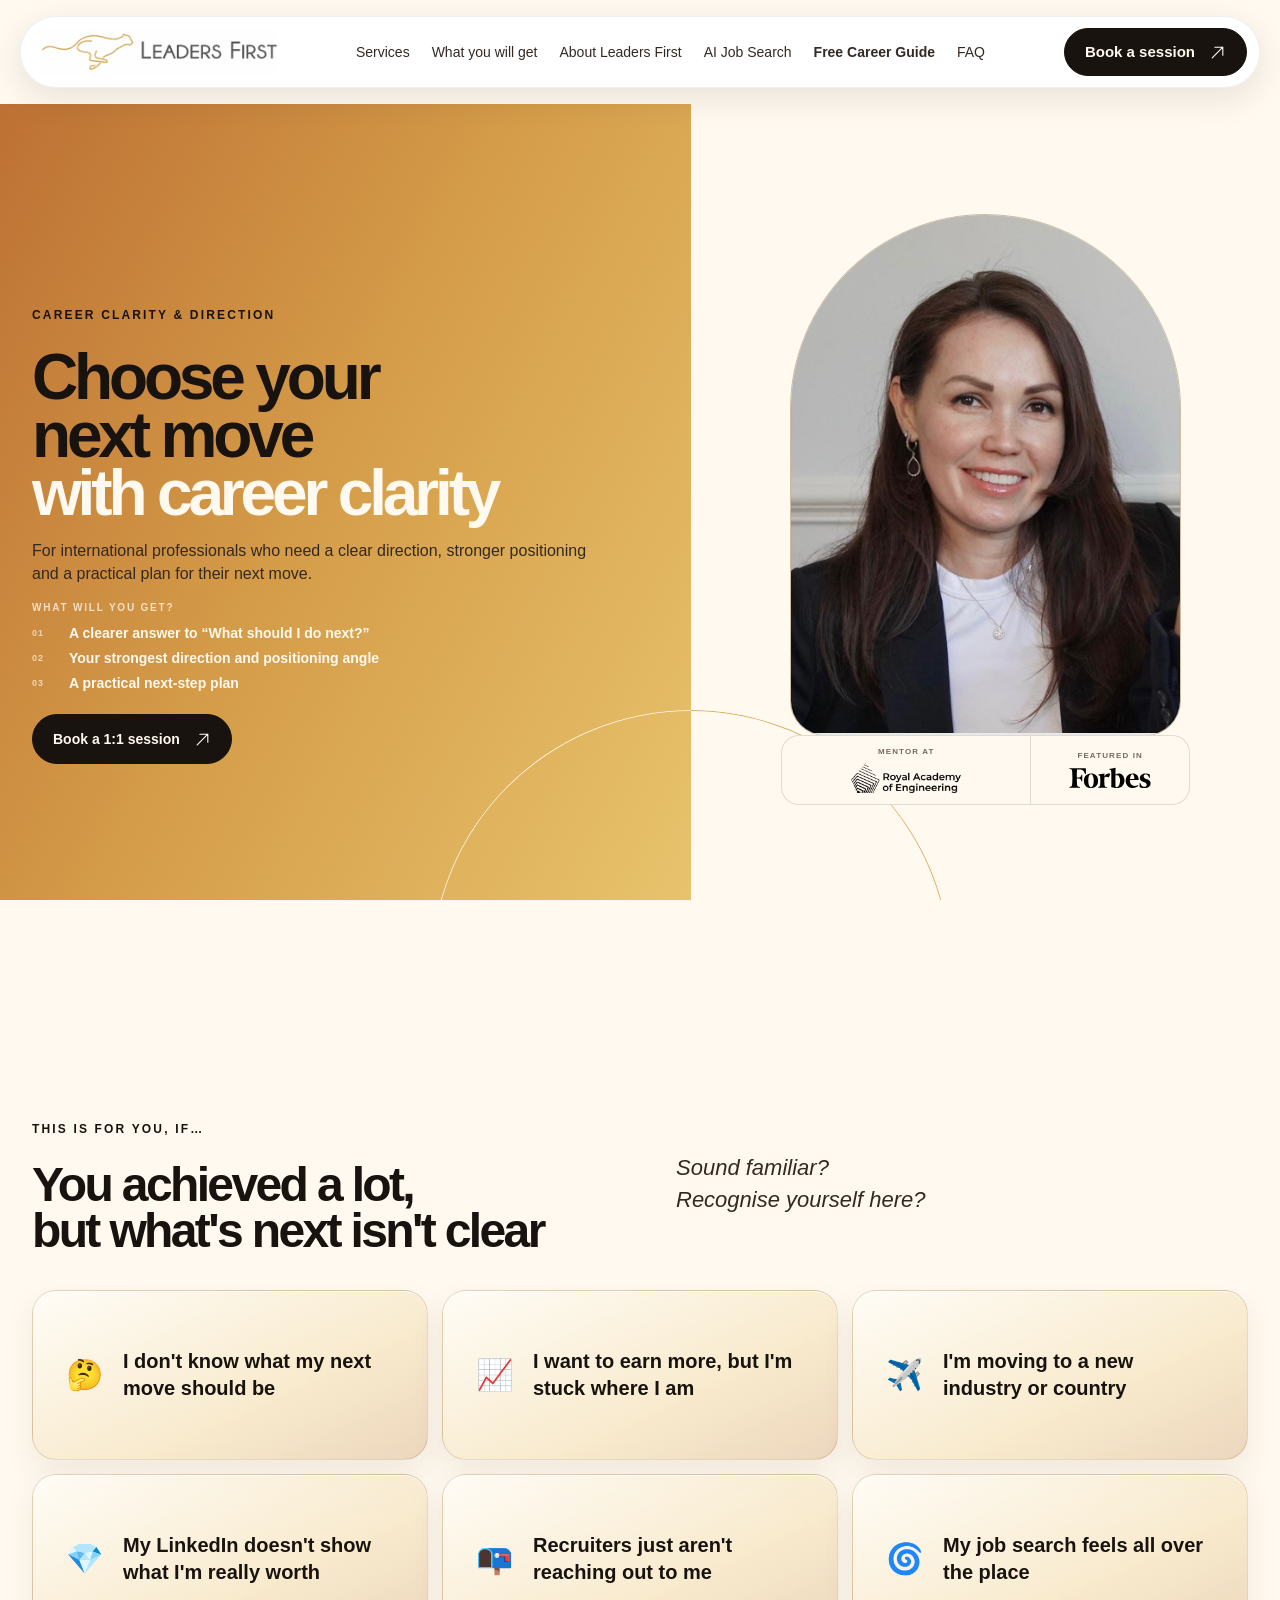
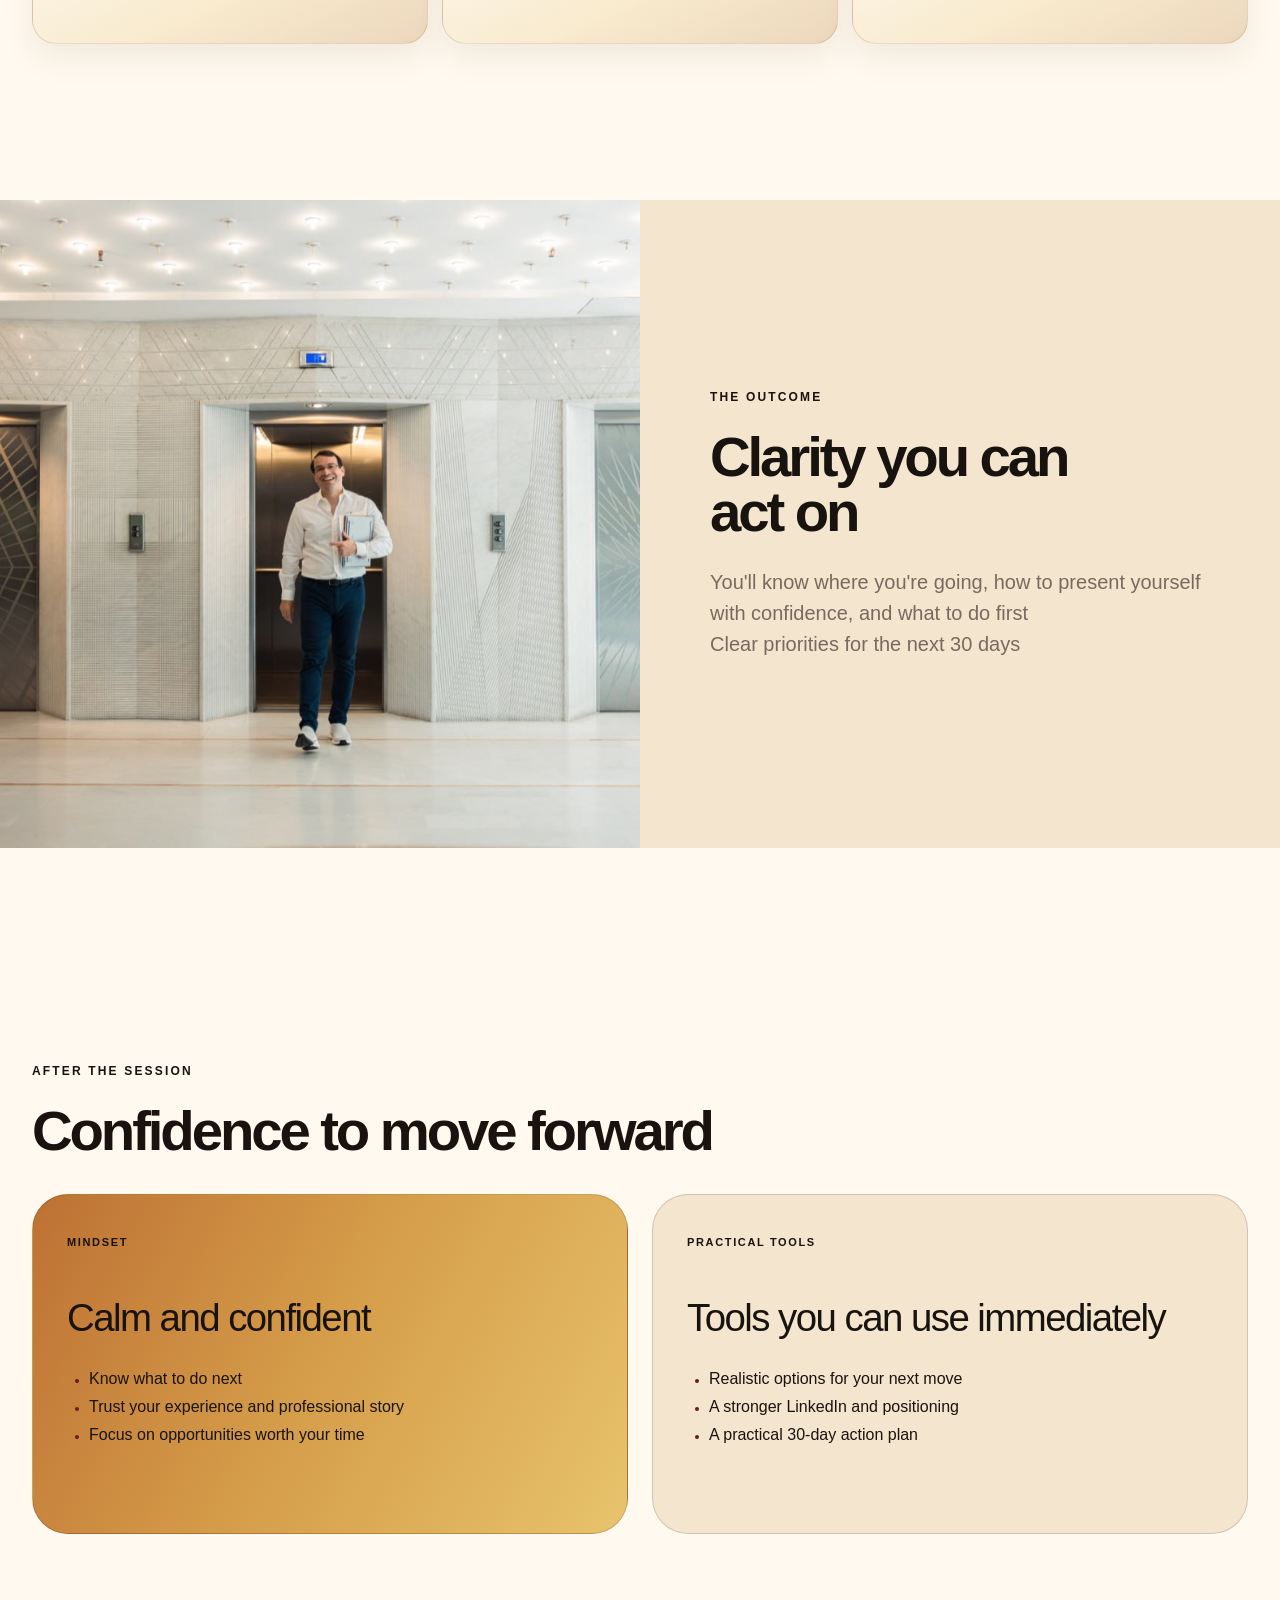
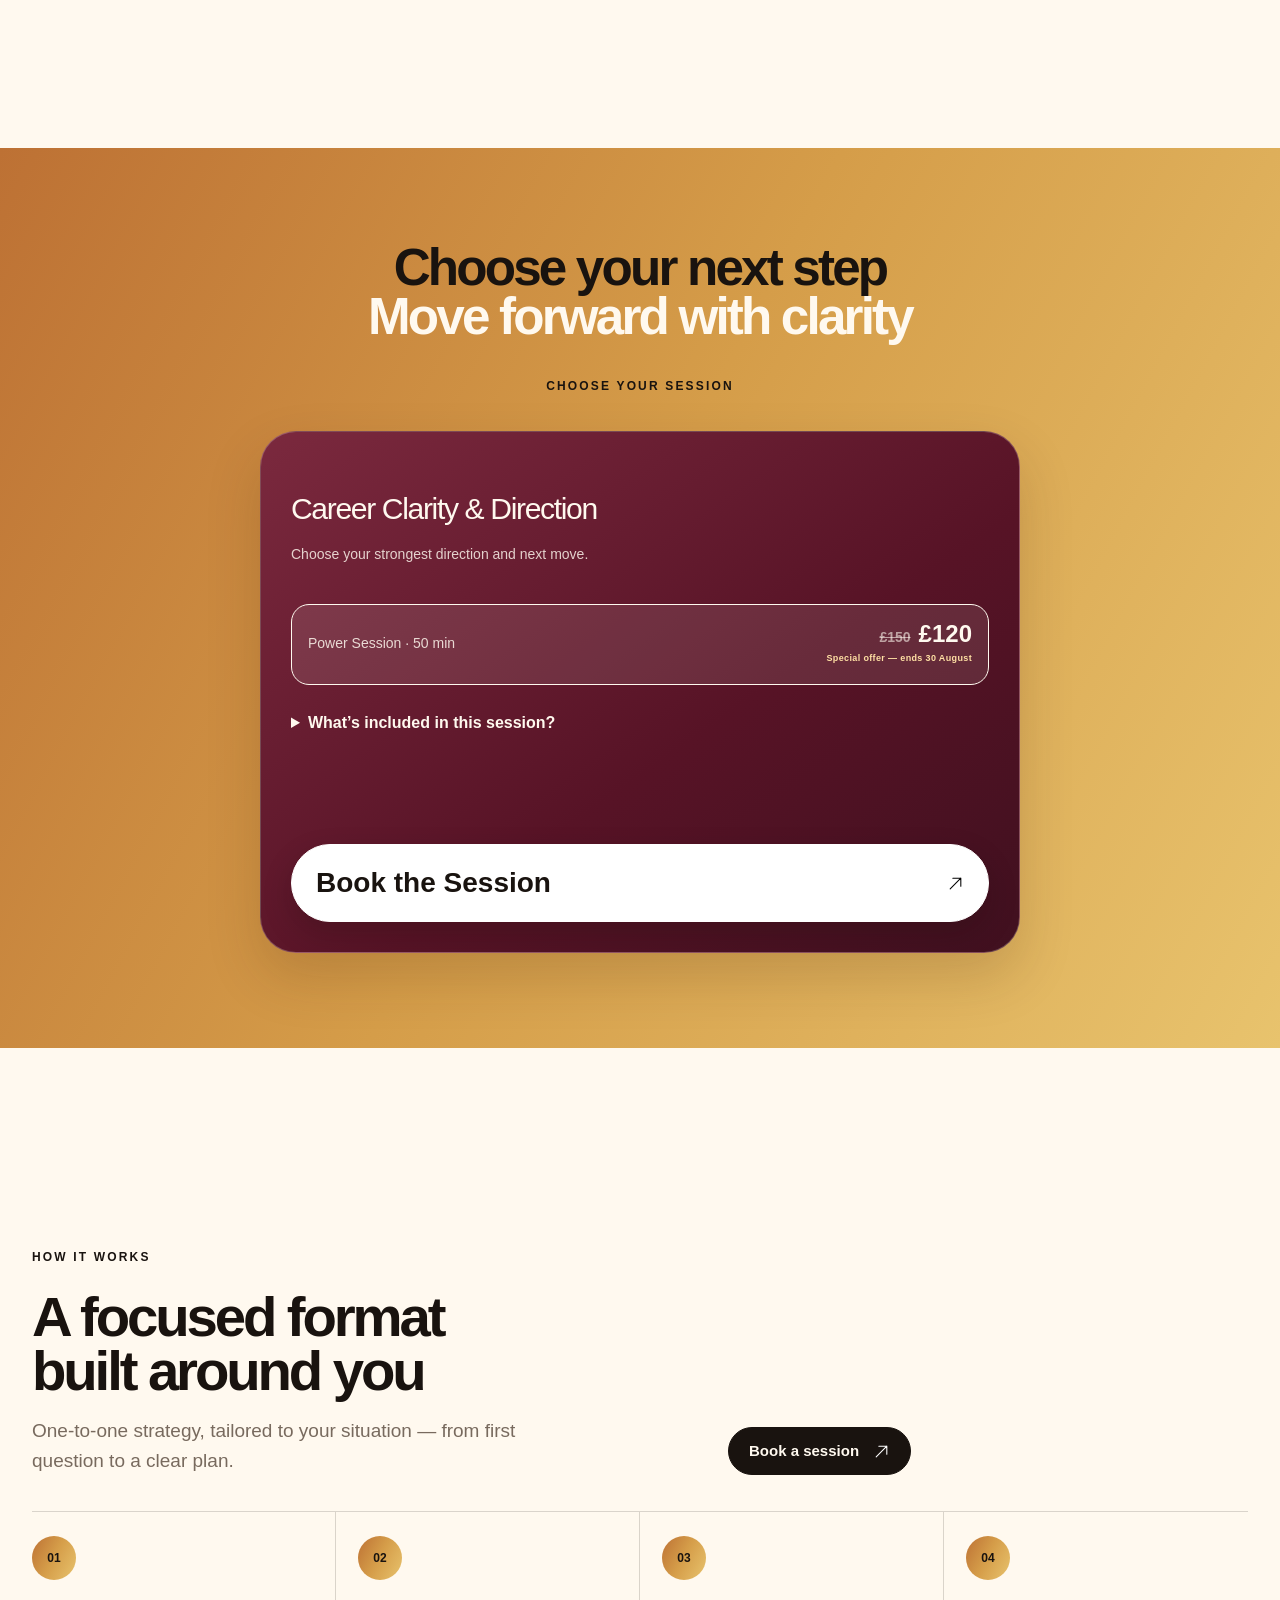
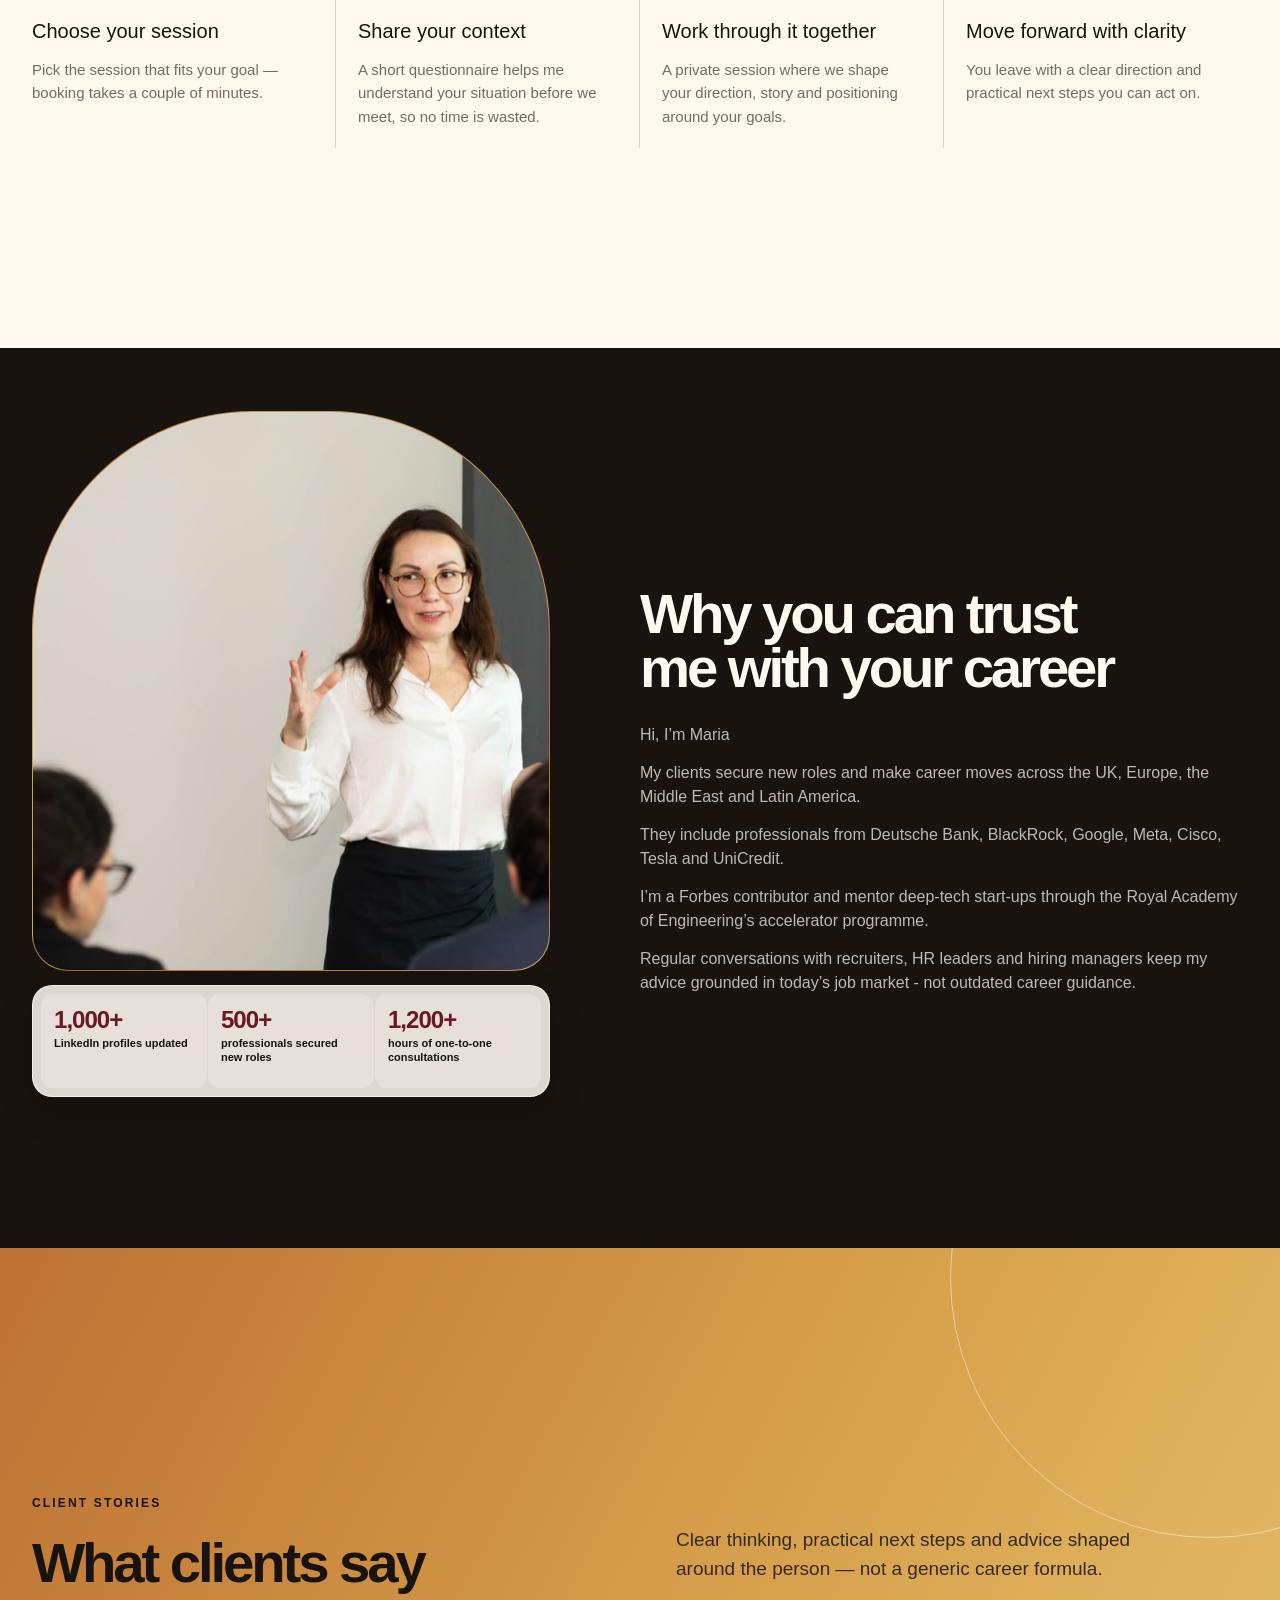
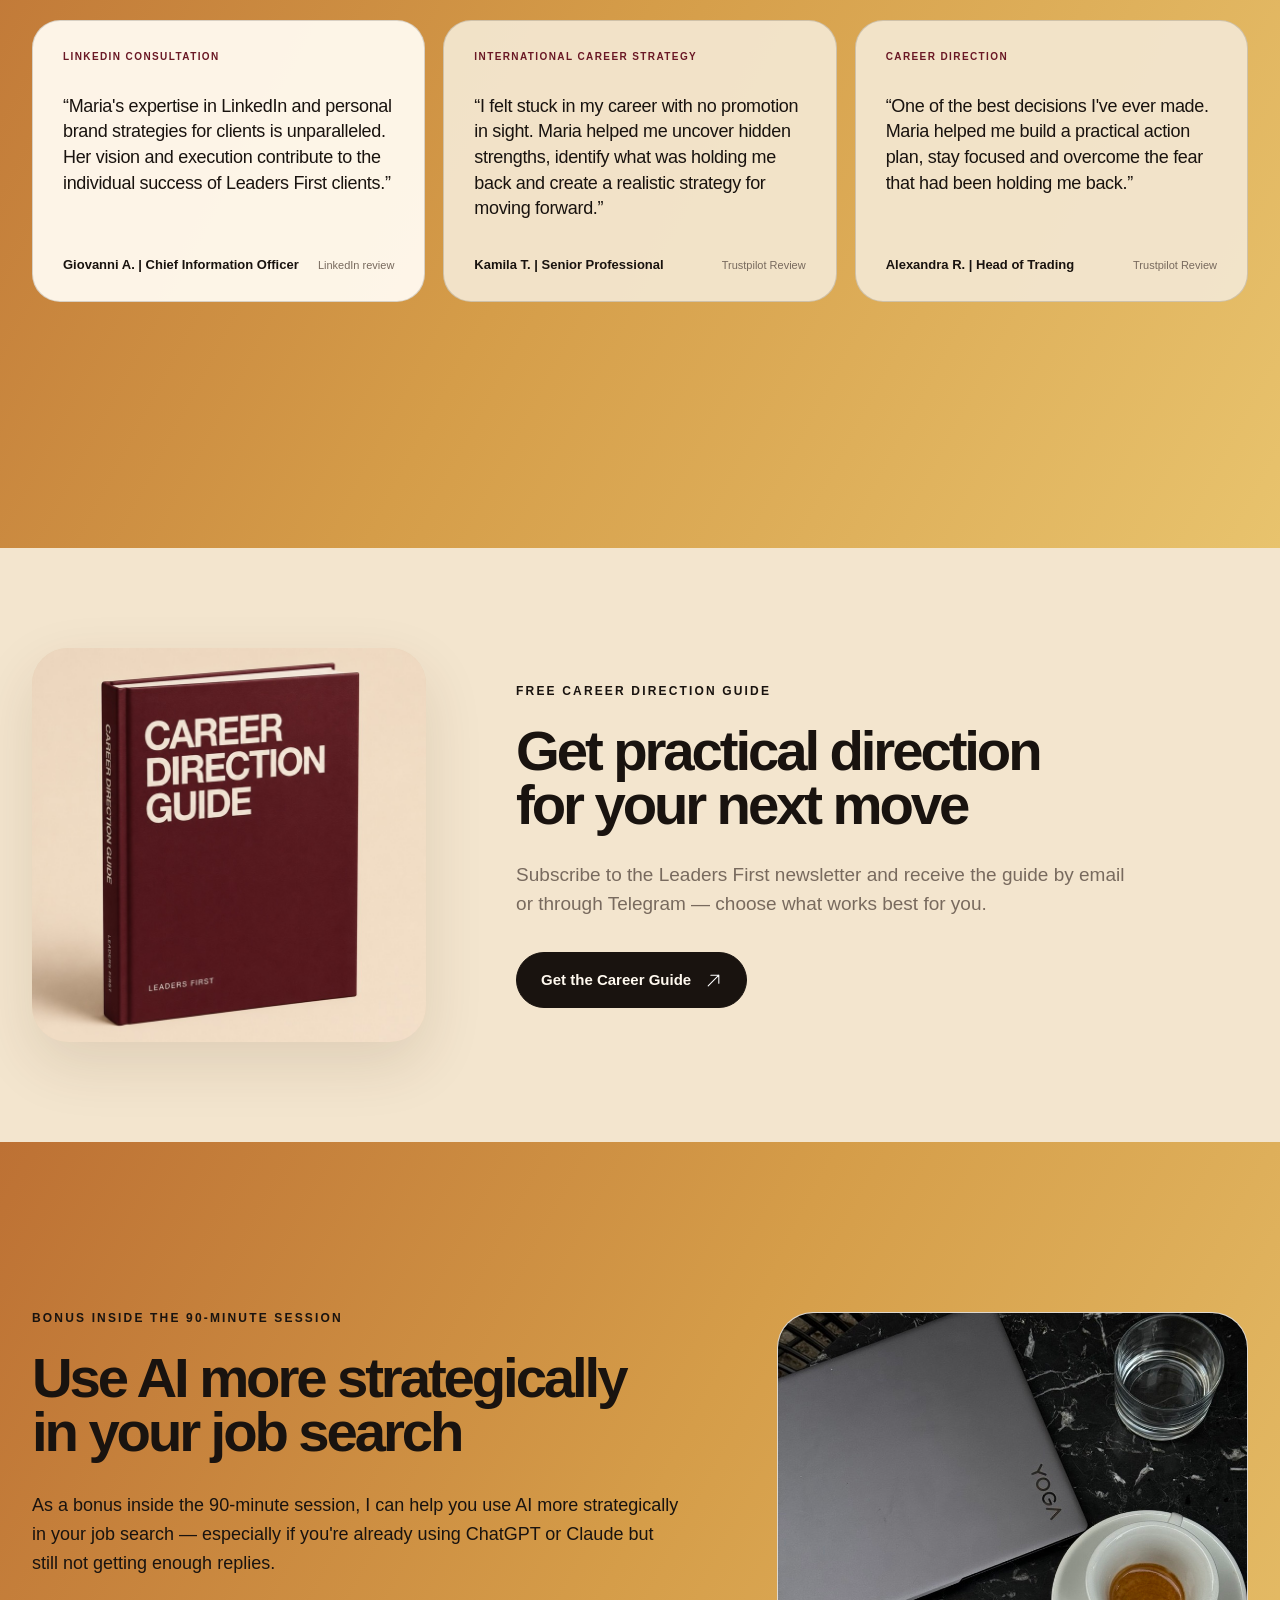
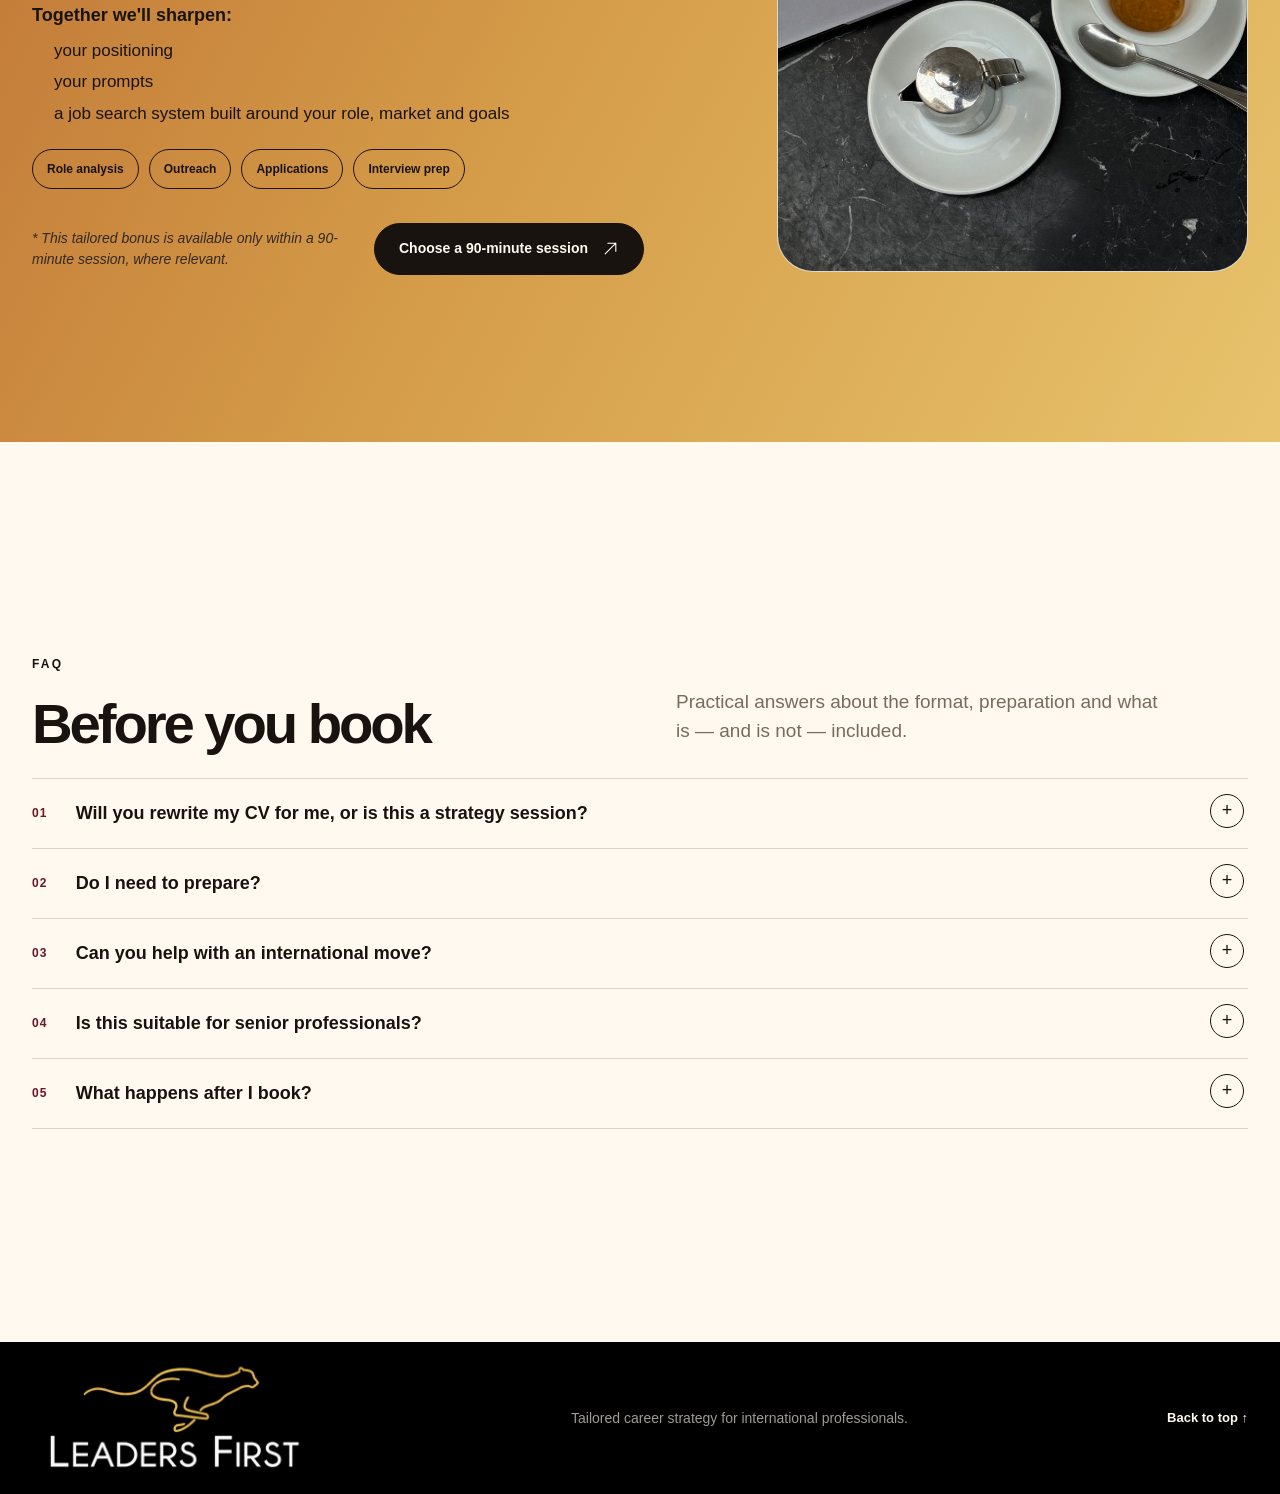
==== commit 32a059a9: "Refine specialized landing copy and session spacing" ====
--- a/career/index.html
+++ b/career/index.html
@@ -2,5 +2,5 @@
 <script src="../assets/analytics.js"></script>
 <link rel="stylesheet" href="https://assets.calendly.com/assets/external/widget.css"/>
 <link rel="stylesheet" href="../assets/site.css"/>
-</head><body data-standalone="true"><main><header class="site-header"><a class="brand" href="#top" aria-label="Leaders First home"><span class="brand-logo" aria-hidden="true"><img src="../assets/leaders-first-logo.png" alt=""/></span></a><nav class="desktop-nav" aria-label="Main navigation"><a href="#sessions">Services</a><a href="#how-it-works">What you will get</a><a href="#about">About Leaders First</a><a href="#ai-support">AI Job Search</a><a class="nav-guide-link" href="#career-guide">Free Career Guide</a><a href="#faq">FAQ</a></nav><a class="button button--small button--ink" href="#sessions" data-lead-source="header" data-lead-cta="Choose a session">Book a session <img class="button__icon" src="../assets/arrow-up-right.svg" alt="" aria-hidden="true"/></a><details class="mobile-menu" data-mobile-menu="true"><summary aria-label="Open navigation menu"><span aria-hidden="true"></span><span aria-hidden="true"></span><span aria-hidden="true"></span></summary><div class="mobile-menu__panel"><nav aria-label="Mobile navigation"><a href="#sessions">Services</a><a href="#how-it-works">What you will get</a><a href="#about">About Leaders First</a><a href="#ai-support">AI Job Search</a><a class="nav-guide-link" href="#career-guide">Free Career Guide</a><a href="#faq">FAQ</a></nav><a class="mobile-menu__booking" href="#sessions" data-lead-source="mobile_menu" data-lead-cta="Choose a session">Book a session <img class="button__icon" src="../assets/arrow-up-right.svg" alt="" aria-hidden="true"/></a></div></details></header><section class="hero" id="top"><div class="hero__copy"><p class="eyebrow">Career Clarity &amp; Direction</p><h1>Choose your next move <span>with career clarity</span></h1><p class="hero__lede">For international professionals who need a clear direction, stronger positioning and a practical plan for their next move.</p><aside class="hero__outcomes" aria-label="What you will get"><p>What will you get?</p><ol><li><span>01</span><strong>A clearer answer to “What should I do next?”</strong></li><li><span>02</span><strong>Your strongest direction and positioning angle</strong></li><li><span>03</span><strong>A practical next-step plan</strong></li></ol></aside><div class="button-row"><a class="button button--ink" href="#sessions" data-lead-source="hero_booking" data-lead-cta="Choose a session">Book a 1:1 session <img class="button__icon" src="../assets/arrow-up-right.svg" alt="" aria-hidden="true"/></a></div></div><div class="hero__visual hero__visual--desktop"><div class="photo-slot photo-slot--filled photo-slot--hero"><img src="../assets/maria-portrait.jpeg" alt="Maria Blinova, CEO of Leaders First"/></div><div class="hero__maria-intro"><strong>Maria Blinova · CEO, Leaders First</strong><p>A London-based career advisor with 17 years of international experience and over 8 years in career consulting and professional development.</p></div><div class="hero__credentials" aria-label="Maria&#x27;s professional credentials"><span><small>Mentor at</small><img src="../assets/raeng-logo.png" alt="Royal Academy of Engineering"/></span><span><small>Featured in</small><img src="../assets/forbes-logo.svg" alt="Forbes"/></span></div></div></section><section class="section section--cream" id="who"><div class="section-heading section-heading--split"><div><p class="eyebrow">This is for you, if…</p><h2>You achieved a lot,<br/><span class="audience-heading-line">but what&#x27;s next isn&#x27;t clear</span></h2></div><p class="audience-prompt"><em>Sound familiar?</em><br/><em>Recognise yourself here?</em></p></div><div class="audience-grid"><article class="audience-card"><span class="audience-card__emoji" aria-hidden="true">🤔</span><p>I don&#x27;t know what my next move should be</p></article><article class="audience-card"><span class="audience-card__emoji" aria-hidden="true">📈</span><p>I want to earn more, but I&#x27;m stuck where I am</p></article><article class="audience-card"><span class="audience-card__emoji" aria-hidden="true">✈️</span><p>I&#x27;m moving to a new industry or country</p></article><article class="audience-card"><span class="audience-card__emoji" aria-hidden="true">💎</span><p>My LinkedIn doesn&#x27;t show what I&#x27;m really worth</p></article><article class="audience-card"><span class="audience-card__emoji" aria-hidden="true">📭</span><p>Recruiters just aren&#x27;t reaching out to me</p></article><article class="audience-card"><span class="audience-card__emoji" aria-hidden="true">🌀</span><p>My job search feels all over the place</p></article></div></section><div id="mobile-profile" class="hero__visual hero__visual--mobile"><div class="photo-slot photo-slot--filled photo-slot--hero"><img src="../assets/maria-portrait.jpeg" alt="Maria Blinova, CEO of Leaders First"/></div><div class="hero__maria-intro"><strong>Maria Blinova · CEO, Leaders First</strong><p>A London-based career advisor with 17 years of international experience and over 8 years in career consulting and professional development.</p></div><div class="hero__credentials" aria-label="Maria&#x27;s professional credentials"><span><small>Mentor at</small><img src="../assets/raeng-logo.png" alt="Royal Academy of Engineering"/></span><span><small>Featured in</small><img src="../assets/forbes-logo.svg" alt="Forbes"/></span></div></div><section class="editorial-break"><div class="photo-slot photo-slot--filled photo-slot--wide"><img src="../assets/career-move.jpeg" alt="International professional taking the next step in his career"/></div><div class="editorial-break__copy"><p class="eyebrow">The outcome</p><h2><span class="editorial-break__headline-line">Clarity you can</span><span>act on</span></h2><p>You&#x27;ll know where you&#x27;re going, how to present yourself with confidence, and what to do first<br/>Clear priorities for the next 30 days</p></div></section><section class="outcomes section section--cream"><div class="section-heading"><p class="eyebrow">After the session</p><h2>Confidence to move forward</h2></div><div class="outcome-grid"><article><span class="outcome-label">Mindset</span><h3>Calm and confident</h3><ul><li>Know what to do next</li><li>Trust your experience and professional story</li><li>Focus on opportunities worth your time</li></ul></article><article><span class="outcome-label">Practical tools</span><h3>Tools you can use immediately</h3><ul><li>Realistic options for your next move</li><li>A stronger LinkedIn and positioning</li><li>A practical 30-day action plan</li></ul></article></div></section><section class="section section--amber" id="sessions"><div class="section-heading session-heading"><h2 class="session-heading__lead">Choose your next step<br/><span>Move forward with clarity</span></h2><p class="eyebrow">Choose your session</p></div><div class="session-grid"><article class="session-card session-card--wine"><h3>Career Clarity &amp; Direction</h3><p>Choose your strongest direction and next move.</p><div class="price-row" translate="no"><div class="price-row__session price-row__session--offer"><span>Power Session · 50 min</span><div class="price-row__offer"><div><del>£150</del><strong>£120</strong></div><em>Special offer — ends 30 August</em></div></div><div><span>Deep Session · 90 min</span><strong>£195</strong></div></div><details data-session-details="true"><summary>What’s included in this session?</summary><div class="session-inclusions"><section><header><strong>£120 · 50 min</strong><span>Power Session</span></header><p>Focused recommendations for the decision you need to make now.</p><ul><li>Pre-session questionnaire and situation review</li><li>Career direction and positioning recommendations</li><li>Clear priorities and practical next steps</li></ul></section><section class="session-inclusions__deep"><header><strong>£195 · 90 min</strong><span>Deep Session</span></header><p>For a more substantial career reset and a detailed plan for the next 30 days.</p><p class="session-inclusions__included">Everything included in the focused session, <strong>plus</strong></p><ul><li>Deeper skills assessment aligned with skills-based hiring</li><li>Transferable strengths, gaps and best-fit directions</li><li>Hidden Job Market access, outreach recommendations and a practical 30-day plan</li><li>Bonus AI Job Search support where relevant</li></ul></section></div></details><a class="button button--white js-open-booking" href="#booking-form" aria-haspopup="dialog" data-lead-source="services_career_clarity" data-lead-cta="Book Career Clarity &amp; Direction" data-session-id="career_clarity_direction" data-session-title="Career Clarity &amp; Direction Session" data-payment-url="">Book this session <img class="button__icon" src="../assets/arrow-up-right.svg" alt="" aria-hidden="true"/></a></article></div></section><section class="section section--cream" id="how-it-works"><div class="section-heading section-heading--split"><div><p class="eyebrow">How it works</p><h2>A focused format built around you</h2><p class="how-description">One-to-one strategy, tailored to your situation — from first question to a clear plan.</p></div><div class="section-heading__action"><div class="button-row"><a class="button button--small button--ink" href="#sessions" data-lead-source="how_it_works_booking" data-lead-cta="Choose a session">Book a session <img class="button__icon" src="../assets/arrow-up-right.svg" alt="" aria-hidden="true"/></a></div></div></div><div class="steps"><article><span>01</span><h3>Choose your session</h3><p>Pick the session that fits your goal — booking takes a couple of minutes.</p></article><article><span>02</span><h3>Share your context</h3><p>A short questionnaire helps me understand your situation before we meet, so no time is wasted.</p></article><article><span>03</span><h3>Work through it together</h3><p>A private session where we shape your direction, story and positioning around your goals.</p></article><article><span>04</span><h3>Move forward with clarity</h3><p>You leave with a clear direction and practical next steps you can act on.</p></article></div></section><section class="about section" id="about"><div class="about__visual"><div class="photo-slot photo-slot--filled photo-slot--about"><img src="../assets/maria-speaking.jpeg" alt="Maria speaking to an international business audience"/></div><div class="about__glass-stats" aria-label="Maria Blinova career consulting results"><div><strong>1,000+</strong><span>LinkedIn profiles updated</span></div><div><strong>500+</strong><span>professionals secured new roles</span></div><div><strong>1,200+</strong><span>hours of one-to-one consultations</span></div></div></div><div class="about__copy"><h2>Why you can trust us with your career</h2><p>Leaders First is an international career advisory firm delivering real results: from new job opportunities to career changes and promotions</p><p>Our clients work at Deutsche Bank, BlackRock, Kaspersky, Sony, Cisco, Google, Tesla, Huawei, and UniCredit.</p><p>We have been featured in Forbes, we mentor at the Royal Academy of Engineering, and work in English, Italian and Russian.</p><p>We maintain regular conversations with HR leaders, recruiters and hiring managers, ensuring our advice reflects today’s hiring market rather than outdated career guidance.</p></div></section><section class="reviews section" id="reviews"><div class="section-heading section-heading--split"><div><p class="eyebrow">Client stories</p><h2>What clients say</h2></div><p>Clear thinking, practical next steps and advice shaped around the person — not a generic career formula.</p></div><div class="reviews-grid"><article class="review-card"><div class="review-card__top"><span>LinkedIn Consultation</span></div><p>“<!-- -->Maria&#x27;s expertise in LinkedIn and personal brand strategies for clients is unparalleled. Her vision and execution contribute to the individual success of Leaders First clients.<!-- -->”</p><div class="review-card__meta"><strong>Giovanni A. | Chief Information Officer</strong><span>LinkedIn review</span></div></article><article class="review-card"><div class="review-card__top"><span>International Career Strategy</span></div><p>“<!-- -->I felt stuck in my career with no promotion in sight. Maria helped me uncover hidden strengths, identify what was holding me back and create a realistic strategy for moving forward.<!-- -->”</p><div class="review-card__meta"><strong>Kamila T. | Senior Professional</strong><span>Trustpilot Review</span></div></article><article class="review-card"><div class="review-card__top"><span>Career Direction</span></div><p>“<!-- -->One of the best decisions I&#x27;ve ever made. Maria helped me build a practical action plan, stay focused and overcome the fear that had been holding me back.<!-- -->”</p><div class="review-card__meta"><strong>Alexandra R. | Head of Trading</strong><span>Trustpilot Review</span></div></article></div></section><section class="guide section" id="career-guide"><div class="guide__book"><img src="../assets/career-direction-guide.jpg" alt="Career Direction Guide by Leaders First"/></div><div class="guide__copy"><p class="eyebrow">Free Career Direction Guide</p><h2>Get practical direction for your next move</h2><p>Subscribe to the Leaders First newsletter and receive the guide by email or through Telegram — choose what works best for you.</p><button class="button button--ink js-open-guide" type="button" aria-haspopup="dialog" data-lead-source="free_guide_block" data-lead-cta="Get the Career Guide">Get the Career Guide <img class="button__icon" src="../assets/arrow-up-right.svg" alt="" aria-hidden="true"/></button></div></section><section class="ai-support section" id="ai-support"><div class="ai-support__copy"><p class="eyebrow">Bonus inside the 90-minute session</p><h2>Use AI more strategically in your job search</h2><p class="ai-support__intro">As a bonus inside the 90-minute session, I can help you use AI more strategically in your job search — especially if you&#x27;re already using ChatGPT or Claude but still not getting enough replies.</p><div class="ai-support__sharpen"><p>Together we&#x27;ll sharpen:</p><ul><li>your positioning</li><li>your prompts</li><li>a job search system built around your role, market and goals</li></ul></div><div class="chip-row"><span>Role analysis</span><span>Outreach</span><span>Applications</span><span>Interview prep</span></div><div class="ai-support__cta"><p>* This tailored bonus is available only within a 90-minute session, where relevant.</p><a class="button button--ink" href="#sessions" data-lead-source="ai_support" data-lead-cta="Choose a session">Choose a 90-minute session <img class="button__icon" src="../assets/arrow-up-right.svg" alt="" aria-hidden="true"/></a></div></div><div class="photo-slot photo-slot--filled photo-slot--detail"><img src="../assets/career-workspace.jpeg" alt="Laptop and coffee on a calm professional workspace"/></div></section><section class="faq section section--cream" id="faq"><div class="section-heading section-heading--split"><div><p class="eyebrow">FAQ</p><h2>Before you book</h2></div><p>Practical answers about the format, preparation and what is — and is not — included.</p></div><div class="faq-list"><details><summary><span>01</span>Will you rewrite my CV for me, or is this a strategy session?</summary><p>This is a strategy session, not a generic done-for-you CV writing service. In the 50-minute Power Session, you receive focused recommendations for the decision you need to make now. The 90-minute Deep Session adds a deeper skills assessment, best-fit directions and a practical 30-day plan.</p></details><details><summary><span>02</span>Do I need to prepare?</summary><p>Yes. After booking, you will complete a focused questionnaire and, depending on the session, share your LinkedIn profile, target roles or example vacancies. This lets us spend the session on decisions and strategy — not basic information gathering.</p></details><details><summary><span>03</span>Can you help with an international move?</summary><p>Yes. I work with international professionals considering the UK, Italy, Switzerland and wider European markets. We can assess realistic role options, positioning, visibility and the steps to take before applying.</p></details><details><summary><span>04</span>Is this suitable for senior professionals?</summary><p>Yes. It is especially useful when you have strong experience but need a clearer story, stronger market positioning or a realistic route into a more senior role.</p></details><details><summary><span>05</span>What happens after I book?</summary><p>You choose a time, pay online and receive the pre-session questionnaire. I review your answers before we meet, so our time stays focused on clarity, positioning and practical next steps.</p></details></div></section><div class="quiz-modal guide-modal" id="guide-form" role="dialog" aria-modal="true" aria-labelledby="guide-form-title" hidden=""><button class="quiz-modal__backdrop" type="button" aria-label="Close guide form" data-close-guide="true"></button><div class="quiz-modal__panel guide-modal__panel" role="document"><header class="quiz-modal__header guide-modal__header"><a class="brand" href="#top" tabindex="-1"><span class="brand-logo" aria-hidden="true"><img src="../assets/leaders-first-logo.png" alt=""/></span></a><span class="booking-modal__label">Free Career Direction Guide</span><button class="quiz-modal__close" type="button" aria-label="Close guide form" data-close-guide="true">×</button></header><section class="guide-step" data-guide-step="form"><p class="eyebrow">Choose how to receive it</p><h2 id="guide-form-title">Subscribe and get the guide</h2><p class="guide-step__lede">Join the Leaders First newsletter and receive the Career Direction Guide in the channel that suits you.</p><form class="guide-form"><input type="hidden" name="form_name"/><input type="hidden" name="lead_intent"/><input type="hidden" name="lead_source"/><input type="hidden" name="lead_cta"/><input type="hidden" name="landing_variant" value="career"/><input type="hidden" name="requested_asset"/><input type="hidden" name="automation_action"/><input type="hidden" name="page_url"/><input type="hidden" name="page_referrer"/><input type="hidden" name="guide_opened_at"/><input type="hidden" name="submitted_at"/><input type="hidden" name="utm_source"/><input type="hidden" name="utm_medium"/><input type="hidden" name="utm_campaign"/><input type="hidden" name="utm_content"/><input type="hidden" name="utm_term"/><fieldset class="guide-channel"><legend>Where would you like to receive the guide?</legend><label><input type="radio" required="" name="delivery_channel" value="email"/><span><strong>Email</strong><small>Receive the guide and future career insights by email.</small></span></label><label><input type="radio" required="" name="delivery_channel" value="telegram"/><span><strong>Telegram</strong><small>Continue through the Leaders First Telegram bot.</small></span></label></fieldset><div class="guide-form__email" data-guide-email-fields="true" hidden=""><label><span>Name</span><input autoComplete="name" placeholder="Your name" name="name"/></label><label><span>Email</span><input type="email" autoComplete="email" placeholder="you@example.com" name="email"/></label><label class="guide-consent"><input type="checkbox" name="newsletter_consent" value="yes"/><span>I agree to receive the guide and Leaders First career emails. I can unsubscribe at any time.</span></label></div><button class="button button--ink" type="submit" data-guide-email-submit="true" hidden="">Subscribe &amp; get the guide <img class="button__icon" src="../assets/arrow-up-right.svg" alt="" aria-hidden="true"/></button><button class="button button--telegram" type="submit" data-guide-telegram-submit="true" hidden="">Continue to Telegram <img class="button__icon" src="../assets/arrow-up-right.svg" alt="" aria-hidden="true"/></button></form></section><section class="guide-step guide-success" data-guide-step="success" hidden=""><p class="eyebrow">Thank you</p><h2 data-guide-success-title="true">Your guide is on its way</h2><p data-guide-success-copy="true">Check your inbox for the Career Direction Guide.</p><button class="button button--ink" type="button" data-close-guide="true">Return to the site</button></section></div></div><div class="quiz-modal booking-modal" id="booking-form" role="dialog" aria-modal="true" aria-labelledby="booking-title" hidden=""><button class="quiz-modal__backdrop" type="button" aria-label="Close booking form" data-close-booking="true"></button><div class="quiz-modal__panel booking-modal__panel" role="document"><header class="quiz-modal__header booking-modal__header"><a class="brand" href="#top" tabindex="-1"><span class="brand-logo" aria-hidden="true"><img src="../assets/leaders-first-logo.png" alt=""/></span></a><span class="booking-modal__label">Secure your 1:1 session</span><button class="quiz-modal__close" type="button" aria-label="Close booking form" data-close-booking="true">×</button></header><section class="booking-step" data-booking-step="form"><p class="eyebrow">Selected session</p><h2 id="booking-title" data-booking-title="true">Book your 1:1 session</h2><div class="booking-summary"><span>Session</span><strong data-booking-summary="true">1:1 Career Strategy Session</strong></div><p class="booking-step__lede">First enter your contact details. Then choose the session length and continue to Calendly to select a date, confirm your booking and pay.</p><form class="booking-form"><input type="hidden" name="form_name"/><input type="hidden" name="lead_intent"/><input type="hidden" name="lead_source"/><input type="hidden" name="lead_cta"/><input type="hidden" name="landing_variant" value="career"/><input type="hidden" name="requested_service" value="career_clarity_direction"/><input type="hidden" name="payment_url"/><input type="hidden" name="page_url"/><input type="hidden" name="page_referrer"/><input type="hidden" name="booking_opened_at"/><input type="hidden" name="submitted_at"/><input type="hidden" name="utm_source"/><input type="hidden" name="utm_medium"/><input type="hidden" name="utm_campaign"/><input type="hidden" name="utm_content"/><input type="hidden" name="utm_term"/><fieldset class="booking-contact"><legend><span>1.</span> Your contact details</legend><label><span>Name</span><input autoComplete="name" required="" placeholder="Your name" name="name"/></label><label><span>Phone number</span><input type="tel" inputMode="tel" autoComplete="tel" required="" placeholder="+44 7700 900000" name="phone"/></label><label><span>Email</span><input type="email" autoComplete="email" required="" placeholder="you@example.com" name="email"/></label></fieldset><fieldset class="booking-duration"><legend><span>2.</span> Choose your session</legend><label><input type="radio" required="" name="session_duration" value="50"/><span><strong>Book Power Session</strong><small>£120 · 50 minutes</small></span></label><label><input type="radio" required="" name="session_duration" value="90"/><span><strong>Book Deep Session</strong><small>£195 · 90 minutes</small></span></label></fieldset><button class="button button--ink" type="submit" disabled="">Continue to Calendly <img class="button__icon" src="../assets/arrow-up-right.svg" alt="" aria-hidden="true"/></button><label class="booking-consent"><input type="checkbox" required="" name="privacy_consent" checked="" value="accepted"/><span>By clicking this button, you agree to the <a href="https://online.fliphtml5.com/lnpoy/lbct/" target="_blank" rel="noreferrer">Privacy Policy</a>.</span></label><p class="booking-form__note">Your details will only be used to arrange this booking and provide the service.</p></form></section><section class="booking-step booking-pending" data-booking-step="pending" hidden=""><p class="eyebrow">Booking details received</p><h2>Payment checkout is being connected</h2><p>Your request for <strong data-pending-session="true">your selected session</strong> has been prepared. Once the payment link is added, this step will redirect to checkout automatically.</p><button class="button button--ink" type="button" data-close-booking="true">Return to the site</button></section></div></div><noscript><img height="1" width="1" style="display:none" src="https://www.facebook.com/tr?id=1072423188457511&amp;ev=PageView&amp;noscript=1" alt=""/></noscript>
+</head><body data-standalone="true"><main><header class="site-header"><a class="brand" href="#top" aria-label="Leaders First home"><span class="brand-logo" aria-hidden="true"><img src="../assets/leaders-first-logo.png" alt=""/></span></a><nav class="desktop-nav" aria-label="Main navigation"><a href="#sessions">Services</a><a href="#how-it-works">What you will get</a><a href="#about">About Leaders First</a><a href="#ai-support">AI Job Search</a><a class="nav-guide-link" href="#career-guide">Free Career Guide</a><a href="#faq">FAQ</a></nav><a class="button button--small button--ink" href="#sessions" data-lead-source="header" data-lead-cta="Choose a session">Book a session <img class="button__icon" src="../assets/arrow-up-right.svg" alt="" aria-hidden="true"/></a><details class="mobile-menu" data-mobile-menu="true"><summary aria-label="Open navigation menu"><span aria-hidden="true"></span><span aria-hidden="true"></span><span aria-hidden="true"></span></summary><div class="mobile-menu__panel"><nav aria-label="Mobile navigation"><a href="#sessions">Services</a><a href="#how-it-works">What you will get</a><a href="#about">About Leaders First</a><a href="#ai-support">AI Job Search</a><a class="nav-guide-link" href="#career-guide">Free Career Guide</a><a href="#faq">FAQ</a></nav><a class="mobile-menu__booking" href="#sessions" data-lead-source="mobile_menu" data-lead-cta="Choose a session">Book a session <img class="button__icon" src="../assets/arrow-up-right.svg" alt="" aria-hidden="true"/></a></div></details></header><section class="hero" id="top"><div class="hero__copy"><p class="eyebrow">Career Clarity &amp; Direction</p><h1>Choose your next move <span>with career clarity</span></h1><p class="hero__lede">For international professionals who need a clear direction, stronger positioning and a practical plan for their next move.</p><aside class="hero__outcomes" aria-label="What you will get"><p>What will you get?</p><ol><li><span>01</span><strong>A clearer answer to “What should I do next?”</strong></li><li><span>02</span><strong>Your strongest direction and positioning angle</strong></li><li><span>03</span><strong>A practical next-step plan</strong></li></ol></aside><div class="button-row"><a class="button button--ink" href="#sessions" data-lead-source="hero_booking" data-lead-cta="Choose a session">Book a 1:1 session <img class="button__icon" src="../assets/arrow-up-right.svg" alt="" aria-hidden="true"/></a></div></div><div class="hero__visual hero__visual--desktop"><div class="photo-slot photo-slot--filled photo-slot--hero"><img src="../assets/maria-portrait.jpeg" alt="Maria Blinova, CEO of Leaders First"/></div><div class="hero__maria-intro"><strong>Maria Blinova · CEO, Leaders First</strong><p>A London-based career advisor with 17 years of international experience and over 8 years in career consulting and professional development.</p></div><div class="hero__credentials" aria-label="Maria&#x27;s professional credentials"><span><small>Mentor at</small><img src="../assets/raeng-logo.png" alt="Royal Academy of Engineering"/></span><span><small>Featured in</small><img src="../assets/forbes-logo.svg" alt="Forbes"/></span></div></div></section><section class="section section--cream" id="who"><div class="section-heading section-heading--split"><div><p class="eyebrow">This is for you, if…</p><h2>You achieved a lot,<br/><span class="audience-heading-line">but what&#x27;s next isn&#x27;t clear</span></h2></div><p class="audience-prompt"><em>Sound familiar?</em><br/><em>Recognise yourself here?</em></p></div><div class="audience-grid"><article class="audience-card"><span class="audience-card__emoji" aria-hidden="true">🤔</span><p>I don&#x27;t know what my next move should be</p></article><article class="audience-card"><span class="audience-card__emoji" aria-hidden="true">📈</span><p>I want to earn more, but I&#x27;m stuck where I am</p></article><article class="audience-card"><span class="audience-card__emoji" aria-hidden="true">✈️</span><p>I&#x27;m moving to a new industry or country</p></article><article class="audience-card"><span class="audience-card__emoji" aria-hidden="true">💎</span><p>My LinkedIn doesn&#x27;t show what I&#x27;m really worth</p></article><article class="audience-card"><span class="audience-card__emoji" aria-hidden="true">📭</span><p>Recruiters just aren&#x27;t reaching out to me</p></article><article class="audience-card"><span class="audience-card__emoji" aria-hidden="true">🌀</span><p>My job search feels all over the place</p></article></div></section><div id="mobile-profile" class="hero__visual hero__visual--mobile"><div class="photo-slot photo-slot--filled photo-slot--hero"><img src="../assets/maria-portrait.jpeg" alt="Maria Blinova, CEO of Leaders First"/></div><div class="hero__maria-intro"><strong>Maria Blinova · CEO, Leaders First</strong><p>A London-based career advisor with 17 years of international experience and over 8 years in career consulting and professional development.</p></div><div class="hero__credentials" aria-label="Maria&#x27;s professional credentials"><span><small>Mentor at</small><img src="../assets/raeng-logo.png" alt="Royal Academy of Engineering"/></span><span><small>Featured in</small><img src="../assets/forbes-logo.svg" alt="Forbes"/></span></div></div><section class="editorial-break"><div class="photo-slot photo-slot--filled photo-slot--wide"><img src="../assets/career-move.jpeg" alt="International professional taking the next step in his career"/></div><div class="editorial-break__copy"><p class="eyebrow">The outcome</p><h2><span class="editorial-break__headline-line">Clarity you can</span><span>act on</span></h2><p>You&#x27;ll know where you&#x27;re going, how to present yourself with confidence, and what to do first<br/>Clear priorities for the next 30 days</p></div></section><section class="outcomes section section--cream"><div class="section-heading"><p class="eyebrow">After the session</p><h2>Confidence to move forward</h2></div><div class="outcome-grid"><article><span class="outcome-label">Mindset</span><h3>Calm and confident</h3><ul><li>Know what to do next</li><li>Trust your experience and professional story</li><li>Focus on opportunities worth your time</li></ul></article><article><span class="outcome-label">Practical tools</span><h3>Tools you can use immediately</h3><ul><li>Realistic options for your next move</li><li>A stronger LinkedIn and positioning</li><li>A practical 30-day action plan</li></ul></article></div></section><section class="section section--amber" id="sessions"><div class="section-heading session-heading"><h2 class="session-heading__lead">Choose your next step<br/><span>Move forward with clarity</span></h2><p class="eyebrow">Choose your session</p></div><div class="session-grid"><article class="session-card session-card--wine"><h3>Career Clarity &amp; Direction</h3><p>Choose your strongest direction and next move.</p><div class="price-row" translate="no"><div class="price-row__session price-row__session--offer"><span>Power Session · 50 min</span><div class="price-row__offer"><div><del>£150</del><strong>£120</strong></div><em>Special offer — ends 30 August</em></div></div><div><span>Deep Session · 90 min</span><strong>£195</strong></div></div><details data-session-details="true"><summary>What’s included in this session?</summary><div class="session-inclusions"><section><header><strong>£120 · 50 min</strong><span>Power Session</span></header><p>Focused recommendations for the decision you need to make now.</p><ul><li>Pre-session questionnaire and situation review</li><li>Career direction and positioning recommendations</li><li>Clear priorities and practical next steps</li></ul></section><section class="session-inclusions__deep"><header><strong>£195 · 90 min</strong><span>Deep Session</span></header><p>For a more substantial career reset and a detailed plan for the next 30 days.</p><p class="session-inclusions__included">Everything included in the focused session, <strong>plus</strong></p><ul><li>Deeper skills assessment aligned with skills-based hiring</li><li>Transferable strengths, gaps and best-fit directions</li><li>Hidden Job Market access, outreach recommendations and a practical 30-day plan</li><li>Bonus AI Job Search support where relevant</li></ul></section></div></details><a class="button button--white js-open-booking" href="#booking-form" aria-haspopup="dialog" data-lead-source="services_career_clarity" data-lead-cta="Book Career Clarity &amp; Direction" data-session-id="career_clarity_direction" data-session-title="Career Clarity &amp; Direction Session" data-payment-url="">Book the Session <img class="button__icon" src="../assets/arrow-up-right.svg" alt="" aria-hidden="true"/></a></article></div></section><section class="section section--cream" id="how-it-works"><div class="section-heading section-heading--split"><div><p class="eyebrow">How it works</p><h2>A focused format built around you</h2><p class="how-description">One-to-one strategy, tailored to your situation — from first question to a clear plan.</p></div><div class="section-heading__action"><div class="button-row"><a class="button button--small button--ink" href="#sessions" data-lead-source="how_it_works_booking" data-lead-cta="Choose a session">Book a session <img class="button__icon" src="../assets/arrow-up-right.svg" alt="" aria-hidden="true"/></a></div></div></div><div class="steps"><article><span>01</span><h3>Choose your session</h3><p>Pick the session that fits your goal — booking takes a couple of minutes.</p></article><article><span>02</span><h3>Share your context</h3><p>A short questionnaire helps me understand your situation before we meet, so no time is wasted.</p></article><article><span>03</span><h3>Work through it together</h3><p>A private session where we shape your direction, story and positioning around your goals.</p></article><article><span>04</span><h3>Move forward with clarity</h3><p>You leave with a clear direction and practical next steps you can act on.</p></article></div></section><section class="about section" id="about"><div class="about__visual"><div class="photo-slot photo-slot--filled photo-slot--about"><img src="../assets/maria-speaking.jpeg" alt="Maria speaking to an international business audience"/></div><div class="about__glass-stats" aria-label="Maria Blinova career consulting results"><div><strong>1,000+</strong><span>LinkedIn profiles updated</span></div><div><strong>500+</strong><span>professionals secured new roles</span></div><div><strong>1,200+</strong><span>hours of one-to-one consultations</span></div></div></div><div class="about__copy"><h2>Why you can trust me with your career</h2><p>Hi, I’m Maria</p><p>My clients secure new roles and make career moves across the UK, Europe, the Middle East and Latin America.</p><p>They include professionals from Deutsche Bank, BlackRock, Google, Meta, Cisco, Tesla and UniCredit.</p><p>I’m a Forbes contributor and mentor deep-tech start-ups through the Royal Academy of Engineering’s accelerator programme.</p><p>Regular conversations with recruiters, HR leaders and hiring managers keep my advice grounded in today’s job market - not outdated career guidance.</p></div></section><section class="reviews section" id="reviews"><div class="section-heading section-heading--split"><div><p class="eyebrow">Client stories</p><h2>What clients say</h2></div><p>Clear thinking, practical next steps and advice shaped around the person — not a generic career formula.</p></div><div class="reviews-grid"><article class="review-card"><div class="review-card__top"><span>LinkedIn Consultation</span></div><p>“<!-- -->Maria&#x27;s expertise in LinkedIn and personal brand strategies for clients is unparalleled. Her vision and execution contribute to the individual success of Leaders First clients.<!-- -->”</p><div class="review-card__meta"><strong>Giovanni A. | Chief Information Officer</strong><span>LinkedIn review</span></div></article><article class="review-card"><div class="review-card__top"><span>International Career Strategy</span></div><p>“<!-- -->I felt stuck in my career with no promotion in sight. Maria helped me uncover hidden strengths, identify what was holding me back and create a realistic strategy for moving forward.<!-- -->”</p><div class="review-card__meta"><strong>Kamila T. | Senior Professional</strong><span>Trustpilot Review</span></div></article><article class="review-card"><div class="review-card__top"><span>Career Direction</span></div><p>“<!-- -->One of the best decisions I&#x27;ve ever made. Maria helped me build a practical action plan, stay focused and overcome the fear that had been holding me back.<!-- -->”</p><div class="review-card__meta"><strong>Alexandra R. | Head of Trading</strong><span>Trustpilot Review</span></div></article></div></section><section class="guide section" id="career-guide"><div class="guide__book"><img src="../assets/career-direction-guide.jpg" alt="Career Direction Guide by Leaders First"/></div><div class="guide__copy"><p class="eyebrow">Free Career Direction Guide</p><h2>Get practical direction for your next move</h2><p>Subscribe to the Leaders First newsletter and receive the guide by email or through Telegram — choose what works best for you.</p><button class="button button--ink js-open-guide" type="button" aria-haspopup="dialog" data-lead-source="free_guide_block" data-lead-cta="Get the Career Guide">Get the Career Guide <img class="button__icon" src="../assets/arrow-up-right.svg" alt="" aria-hidden="true"/></button></div></section><section class="ai-support section" id="ai-support"><div class="ai-support__copy"><p class="eyebrow">Bonus inside the 90-minute session</p><h2>Use AI more strategically in your job search</h2><p class="ai-support__intro">As a bonus inside the 90-minute session, I can help you use AI more strategically in your job search — especially if you&#x27;re already using ChatGPT or Claude but still not getting enough replies.</p><div class="ai-support__sharpen"><p>Together we&#x27;ll sharpen:</p><ul><li>your positioning</li><li>your prompts</li><li>a job search system built around your role, market and goals</li></ul></div><div class="chip-row"><span>Role analysis</span><span>Outreach</span><span>Applications</span><span>Interview prep</span></div><div class="ai-support__cta"><p>* This tailored bonus is available only within a 90-minute session, where relevant.</p><a class="button button--ink" href="#sessions" data-lead-source="ai_support" data-lead-cta="Choose a session">Choose a 90-minute session <img class="button__icon" src="../assets/arrow-up-right.svg" alt="" aria-hidden="true"/></a></div></div><div class="photo-slot photo-slot--filled photo-slot--detail"><img src="../assets/career-workspace.jpeg" alt="Laptop and coffee on a calm professional workspace"/></div></section><section class="faq section section--cream" id="faq"><div class="section-heading section-heading--split"><div><p class="eyebrow">FAQ</p><h2>Before you book</h2></div><p>Practical answers about the format, preparation and what is — and is not — included.</p></div><div class="faq-list"><details><summary><span>01</span>Will you rewrite my CV for me, or is this a strategy session?</summary><p>This is a strategy session, not a generic done-for-you CV writing service. In the 50-minute Power Session, you receive focused recommendations for the decision you need to make now. The 90-minute Deep Session adds a deeper skills assessment, best-fit directions and a practical 30-day plan.</p></details><details><summary><span>02</span>Do I need to prepare?</summary><p>Yes. After booking, you will complete a focused questionnaire and, depending on the session, share your LinkedIn profile, target roles or example vacancies. This lets us spend the session on decisions and strategy — not basic information gathering.</p></details><details><summary><span>03</span>Can you help with an international move?</summary><p>Yes. I work with international professionals considering the UK, Italy, Switzerland and wider European markets. We can assess realistic role options, positioning, visibility and the steps to take before applying.</p></details><details><summary><span>04</span>Is this suitable for senior professionals?</summary><p>Yes. It is especially useful when you have strong experience but need a clearer story, stronger market positioning or a realistic route into a more senior role.</p></details><details><summary><span>05</span>What happens after I book?</summary><p>You choose a time, pay online and receive the pre-session questionnaire. I review your answers before we meet, so our time stays focused on clarity, positioning and practical next steps.</p></details></div></section><div class="quiz-modal guide-modal" id="guide-form" role="dialog" aria-modal="true" aria-labelledby="guide-form-title" hidden=""><button class="quiz-modal__backdrop" type="button" aria-label="Close guide form" data-close-guide="true"></button><div class="quiz-modal__panel guide-modal__panel" role="document"><header class="quiz-modal__header guide-modal__header"><a class="brand" href="#top" tabindex="-1"><span class="brand-logo" aria-hidden="true"><img src="../assets/leaders-first-logo.png" alt=""/></span></a><span class="booking-modal__label">Free Career Direction Guide</span><button class="quiz-modal__close" type="button" aria-label="Close guide form" data-close-guide="true">×</button></header><section class="guide-step" data-guide-step="form"><p class="eyebrow">Choose how to receive it</p><h2 id="guide-form-title">Subscribe and get the guide</h2><p class="guide-step__lede">Join the Leaders First newsletter and receive the Career Direction Guide in the channel that suits you.</p><form class="guide-form"><input type="hidden" name="form_name"/><input type="hidden" name="lead_intent"/><input type="hidden" name="lead_source"/><input type="hidden" name="lead_cta"/><input type="hidden" name="landing_variant" value="career"/><input type="hidden" name="requested_asset"/><input type="hidden" name="automation_action"/><input type="hidden" name="page_url"/><input type="hidden" name="page_referrer"/><input type="hidden" name="guide_opened_at"/><input type="hidden" name="submitted_at"/><input type="hidden" name="utm_source"/><input type="hidden" name="utm_medium"/><input type="hidden" name="utm_campaign"/><input type="hidden" name="utm_content"/><input type="hidden" name="utm_term"/><fieldset class="guide-channel"><legend>Where would you like to receive the guide?</legend><label><input type="radio" required="" name="delivery_channel" value="email"/><span><strong>Email</strong><small>Receive the guide and future career insights by email.</small></span></label><label><input type="radio" required="" name="delivery_channel" value="telegram"/><span><strong>Telegram</strong><small>Continue through the Leaders First Telegram bot.</small></span></label></fieldset><div class="guide-form__email" data-guide-email-fields="true" hidden=""><label><span>Name</span><input autoComplete="name" placeholder="Your name" name="name"/></label><label><span>Email</span><input type="email" autoComplete="email" placeholder="you@example.com" name="email"/></label><label class="guide-consent"><input type="checkbox" name="newsletter_consent" value="yes"/><span>I agree to receive the guide and Leaders First career emails. I can unsubscribe at any time.</span></label></div><button class="button button--ink" type="submit" data-guide-email-submit="true" hidden="">Subscribe &amp; get the guide <img class="button__icon" src="../assets/arrow-up-right.svg" alt="" aria-hidden="true"/></button><button class="button button--telegram" type="submit" data-guide-telegram-submit="true" hidden="">Continue to Telegram <img class="button__icon" src="../assets/arrow-up-right.svg" alt="" aria-hidden="true"/></button></form></section><section class="guide-step guide-success" data-guide-step="success" hidden=""><p class="eyebrow">Thank you</p><h2 data-guide-success-title="true">Your guide is on its way</h2><p data-guide-success-copy="true">Check your inbox for the Career Direction Guide.</p><button class="button button--ink" type="button" data-close-guide="true">Return to the site</button></section></div></div><div class="quiz-modal booking-modal" id="booking-form" role="dialog" aria-modal="true" aria-labelledby="booking-title" hidden=""><button class="quiz-modal__backdrop" type="button" aria-label="Close booking form" data-close-booking="true"></button><div class="quiz-modal__panel booking-modal__panel" role="document"><header class="quiz-modal__header booking-modal__header"><a class="brand" href="#top" tabindex="-1"><span class="brand-logo" aria-hidden="true"><img src="../assets/leaders-first-logo.png" alt=""/></span></a><span class="booking-modal__label">Secure your 1:1 session</span><button class="quiz-modal__close" type="button" aria-label="Close booking form" data-close-booking="true">×</button></header><section class="booking-step" data-booking-step="form"><p class="eyebrow">Selected session</p><h2 id="booking-title" data-booking-title="true">Book your 1:1 session</h2><div class="booking-summary"><span>Session</span><strong data-booking-summary="true">1:1 Career Strategy Session</strong></div><p class="booking-step__lede">First enter your contact details. Then choose the session length and continue to Calendly to select a date, confirm your booking and pay.</p><form class="booking-form"><input type="hidden" name="form_name"/><input type="hidden" name="lead_intent"/><input type="hidden" name="lead_source"/><input type="hidden" name="lead_cta"/><input type="hidden" name="landing_variant" value="career"/><input type="hidden" name="requested_service" value="career_clarity_direction"/><input type="hidden" name="payment_url"/><input type="hidden" name="page_url"/><input type="hidden" name="page_referrer"/><input type="hidden" name="booking_opened_at"/><input type="hidden" name="submitted_at"/><input type="hidden" name="utm_source"/><input type="hidden" name="utm_medium"/><input type="hidden" name="utm_campaign"/><input type="hidden" name="utm_content"/><input type="hidden" name="utm_term"/><fieldset class="booking-contact"><legend><span>1.</span> Your contact details</legend><label><span>Name</span><input autoComplete="name" required="" placeholder="Your name" name="name"/></label><label><span>Phone number</span><input type="tel" inputMode="tel" autoComplete="tel" required="" placeholder="+44 7700 900000" name="phone"/></label><label><span>Email</span><input type="email" autoComplete="email" required="" placeholder="you@example.com" name="email"/></label></fieldset><fieldset class="booking-duration"><legend><span>2.</span> Choose your session</legend><label><input type="radio" required="" name="session_duration" value="50"/><span><strong>Book Power Session</strong><small>£120 · 50 minutes</small></span></label><label><input type="radio" required="" name="session_duration" value="90"/><span><strong>Book Deep Session</strong><small>£195 · 90 minutes</small></span></label></fieldset><button class="button button--ink" type="submit" disabled="">Continue to Calendly <img class="button__icon" src="../assets/arrow-up-right.svg" alt="" aria-hidden="true"/></button><label class="booking-consent"><input type="checkbox" required="" name="privacy_consent" checked="" value="accepted"/><span>By clicking this button, you agree to the <a href="https://online.fliphtml5.com/lnpoy/lbct/" target="_blank" rel="noreferrer">Privacy Policy</a>.</span></label><p class="booking-form__note">Your details will only be used to arrange this booking and provide the service.</p></form></section><section class="booking-step booking-pending" data-booking-step="pending" hidden=""><p class="eyebrow">Booking details received</p><h2>Payment checkout is being connected</h2><p>Your request for <strong data-pending-session="true">your selected session</strong> has been prepared. Once the payment link is added, this step will redirect to checkout automatically.</p><button class="button button--ink" type="button" data-close-booking="true">Return to the site</button></section></div></div><noscript><img height="1" width="1" style="display:none" src="https://www.facebook.com/tr?id=1072423188457511&amp;ev=PageView&amp;noscript=1" alt=""/></noscript>
 <script src="https://assets.calendly.com/assets/external/widget.js" async="" data-calendly-widget="true"></script><script src="../assets/forms.js"></script><noscript><div><img src="https://mc.yandex.ru/watch/111597180" style="position:absolute; left:-9999px;" alt="" /></div></noscript><footer><a class="footer-logo" href="#top" aria-label="Leaders First home"><img src="../assets/leaders-first-footer-logo.jpg" alt="Leaders First"/></a><p>Tailored career strategy for international professionals.</p><a href="#top">Back to top ↑</a></footer></main></body></html>
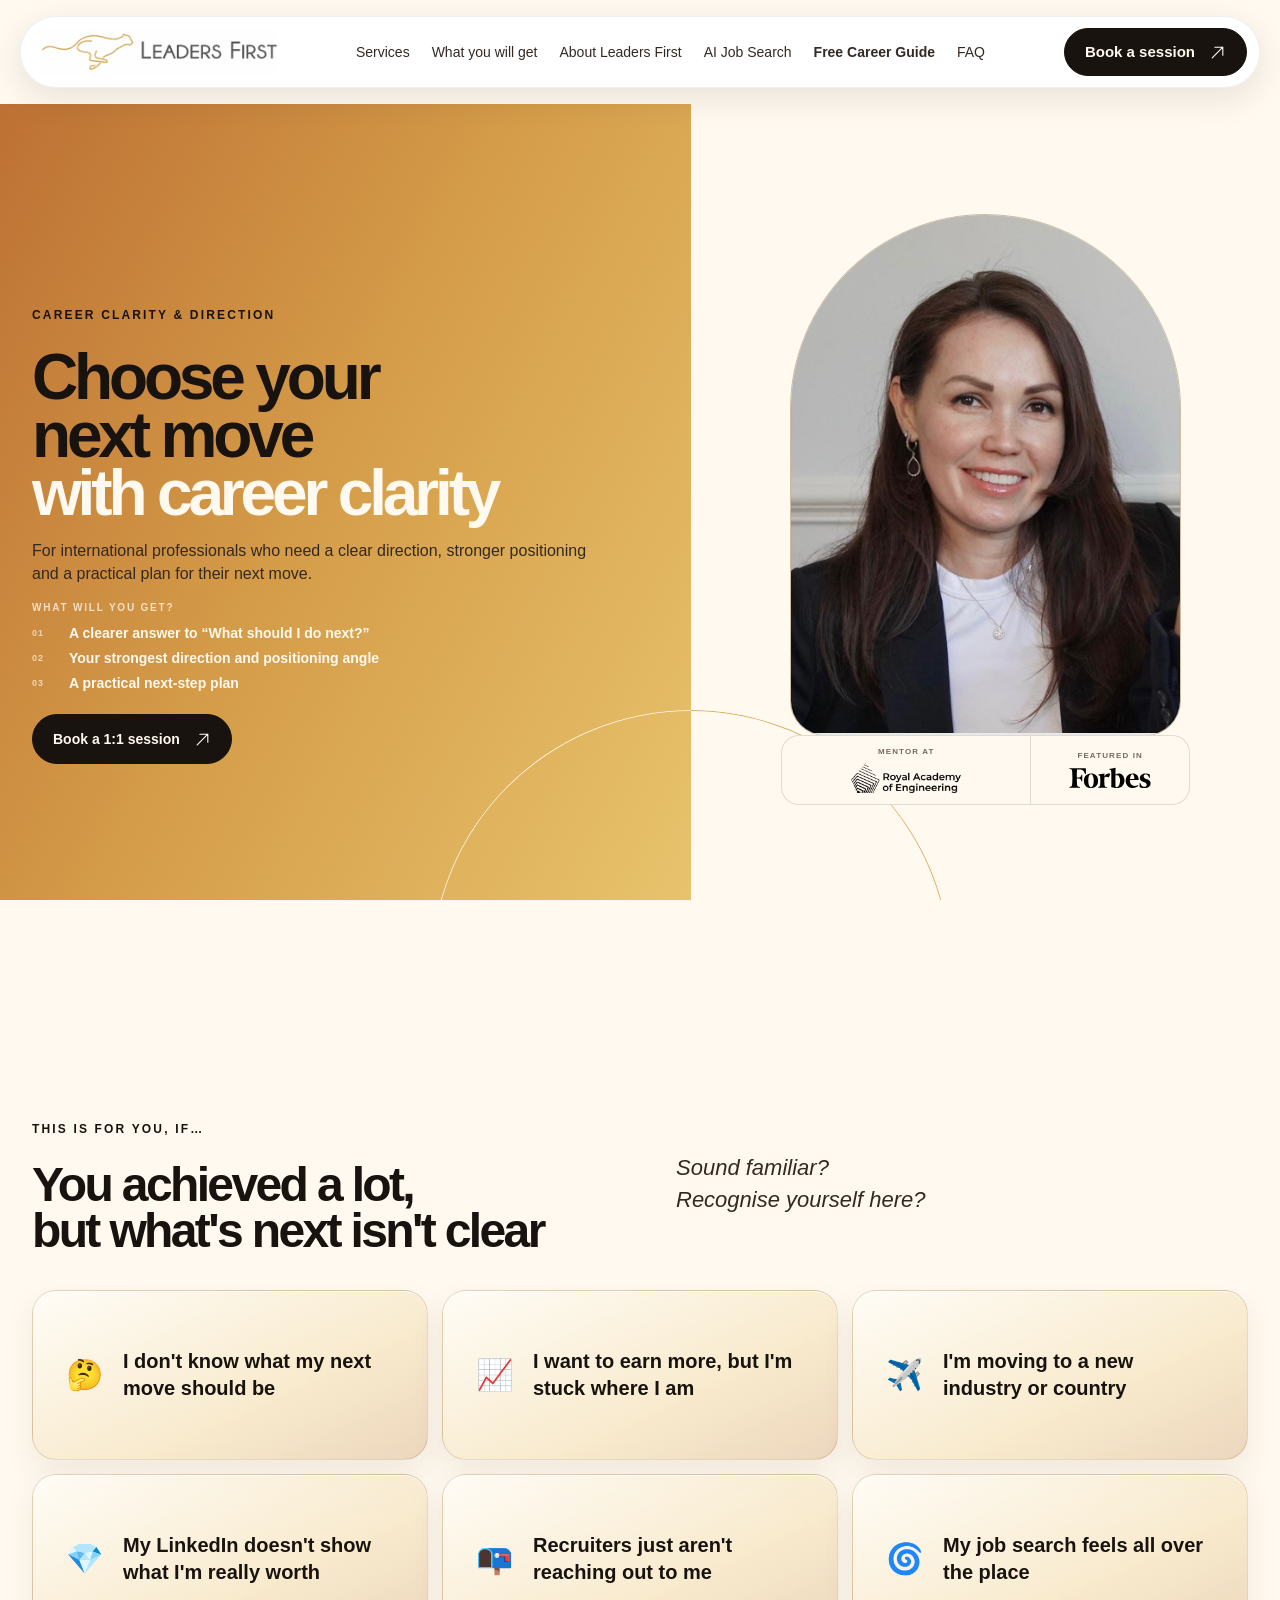
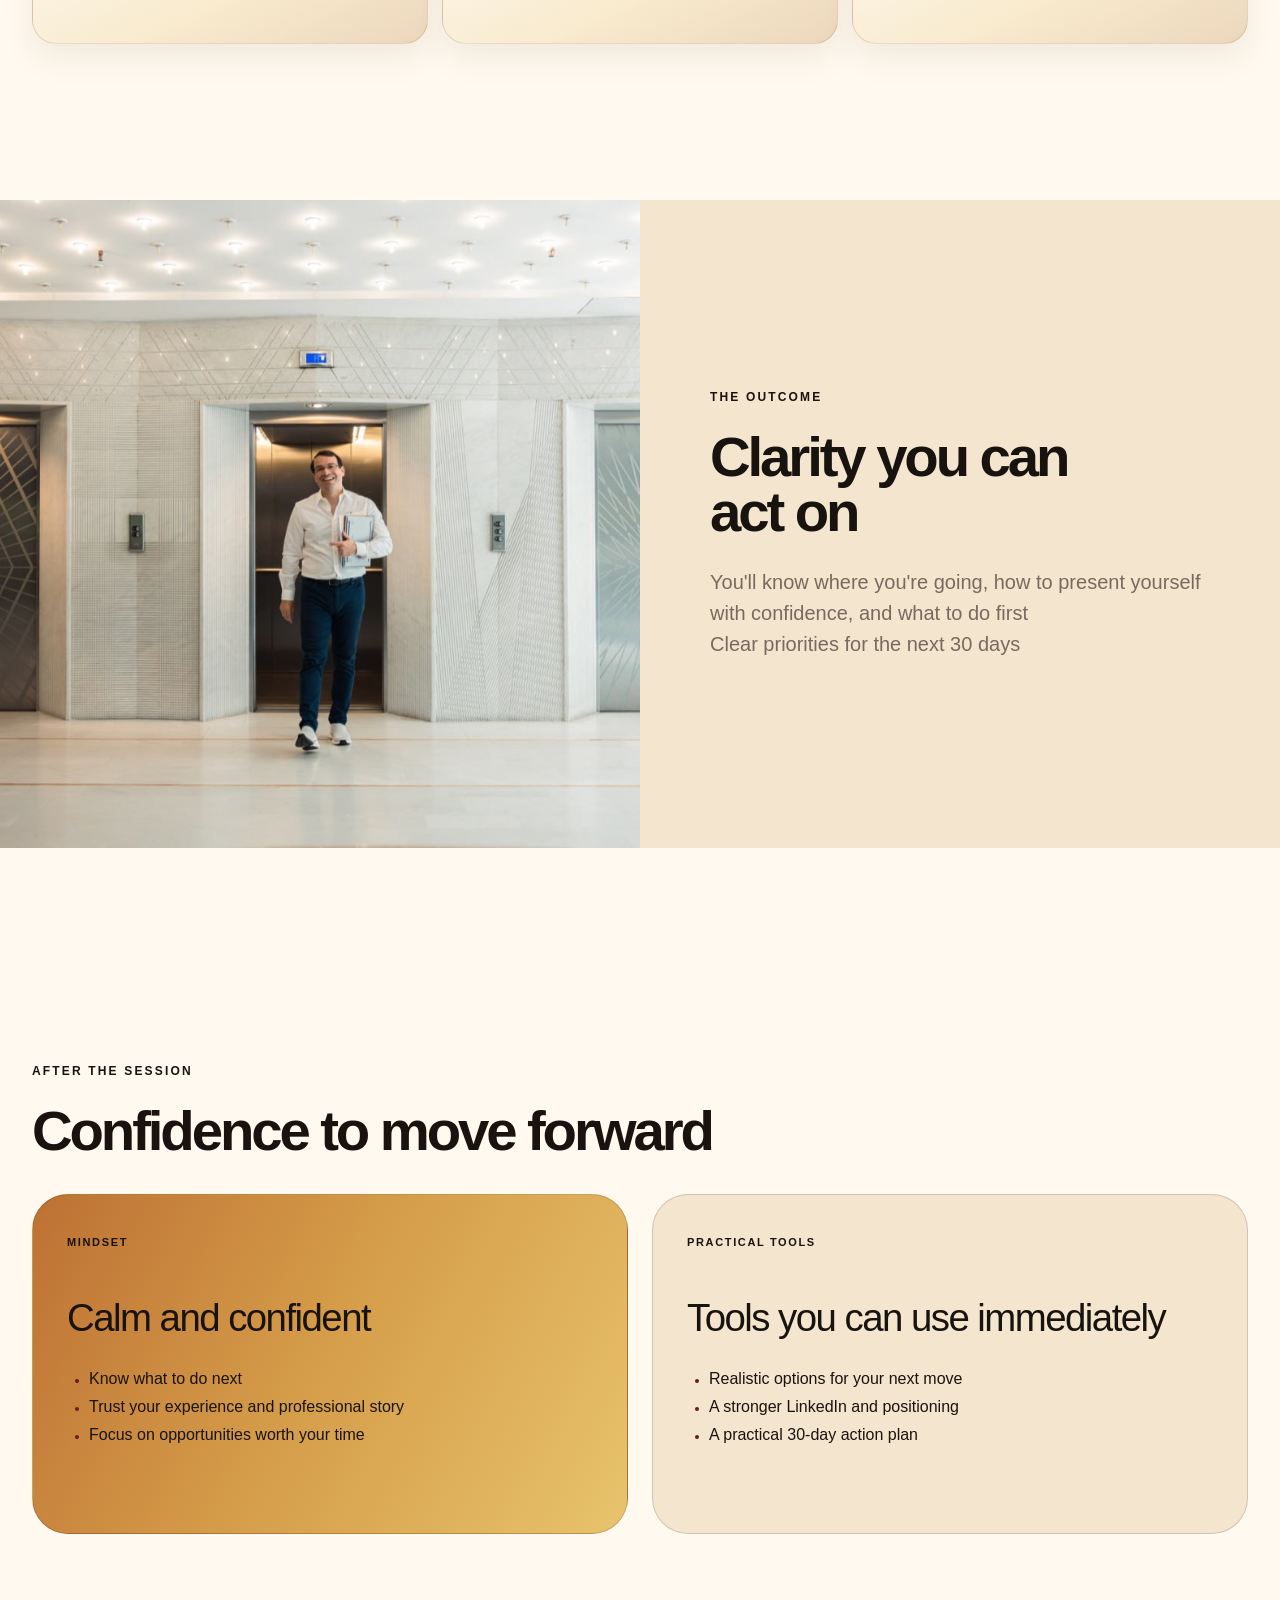
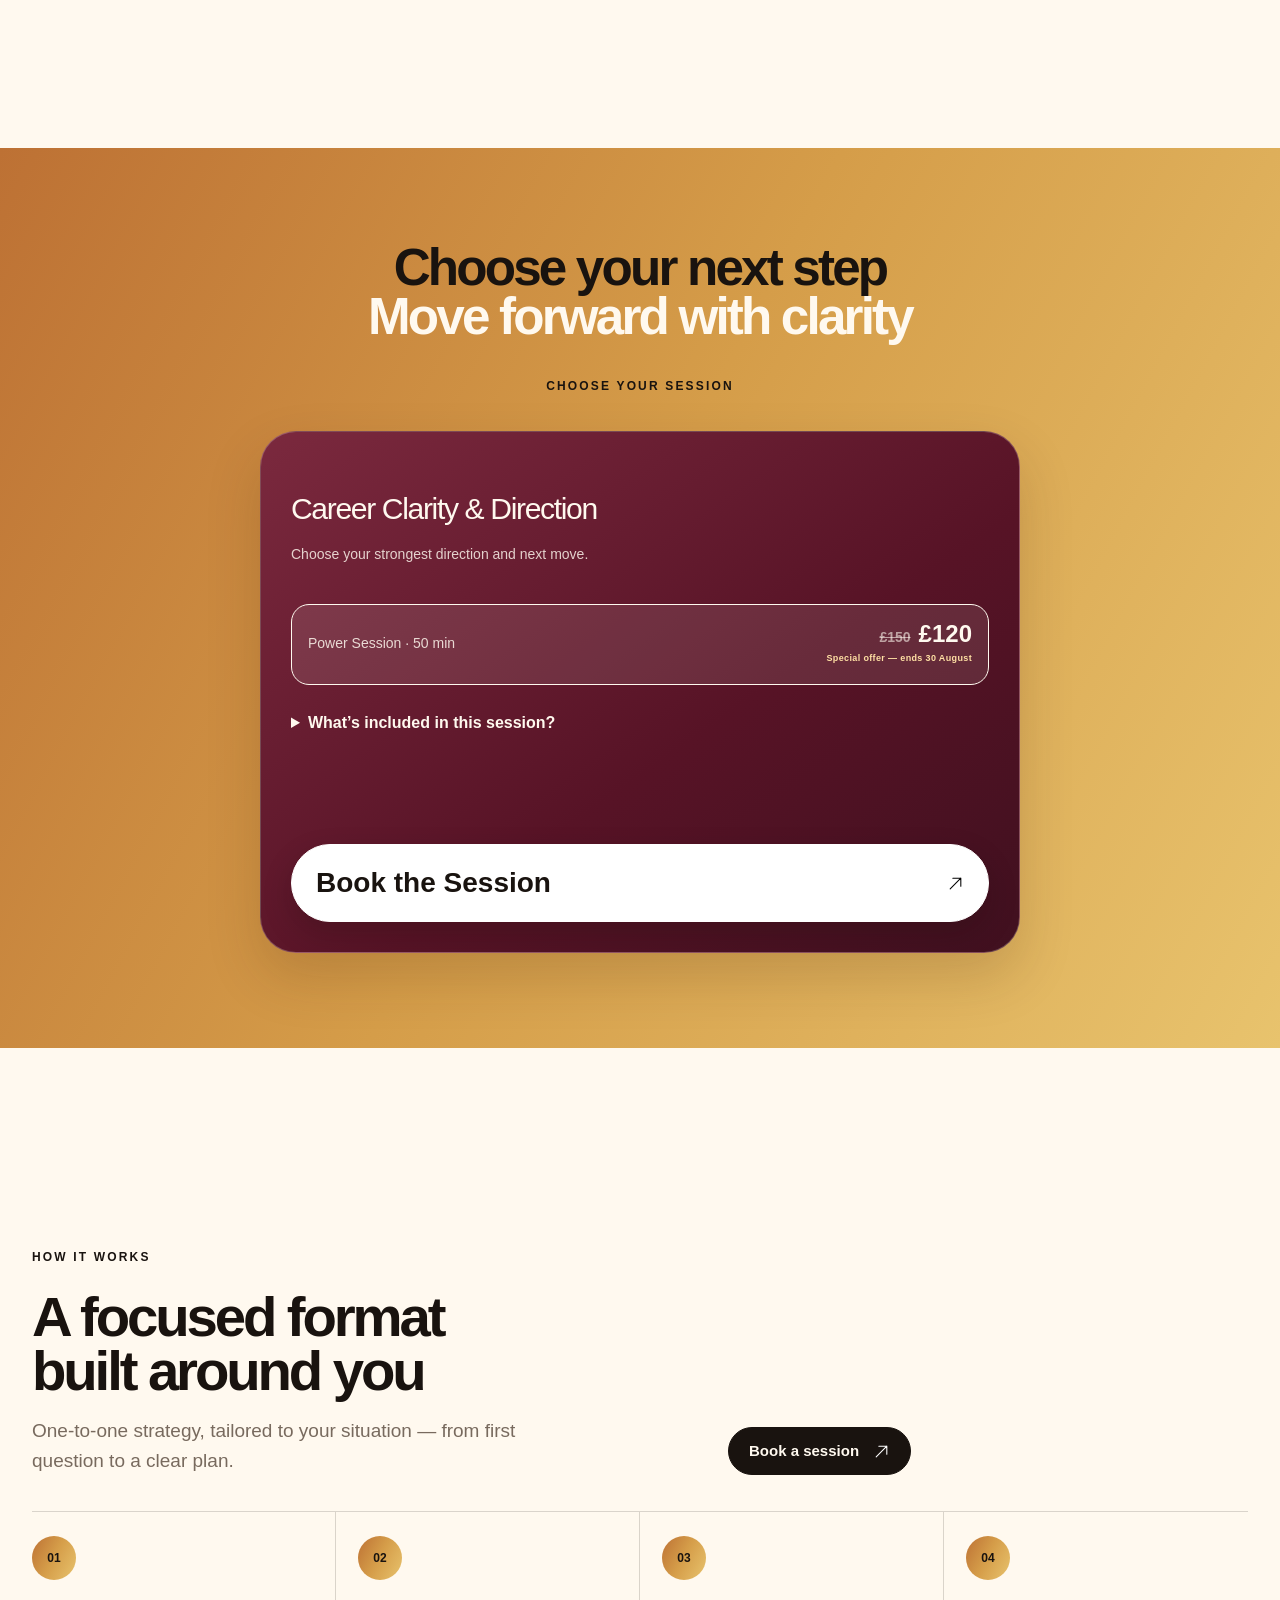
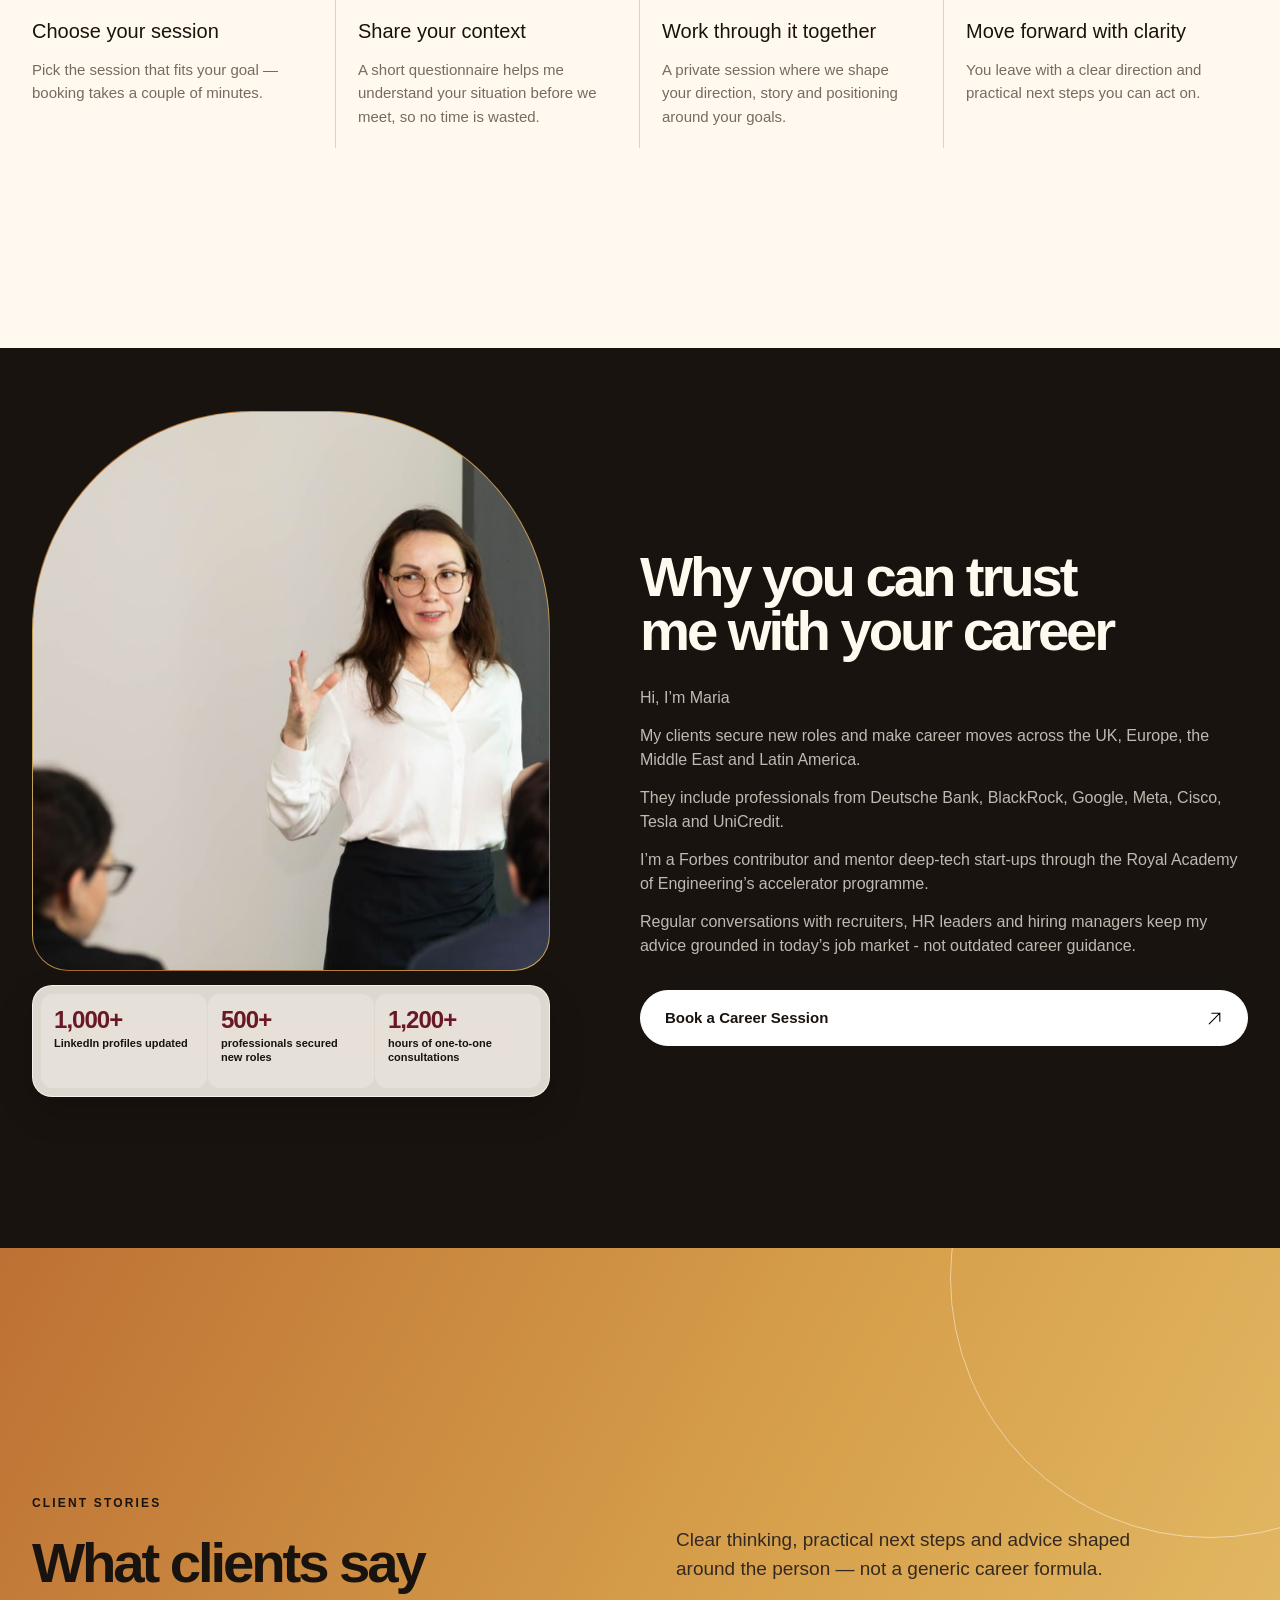
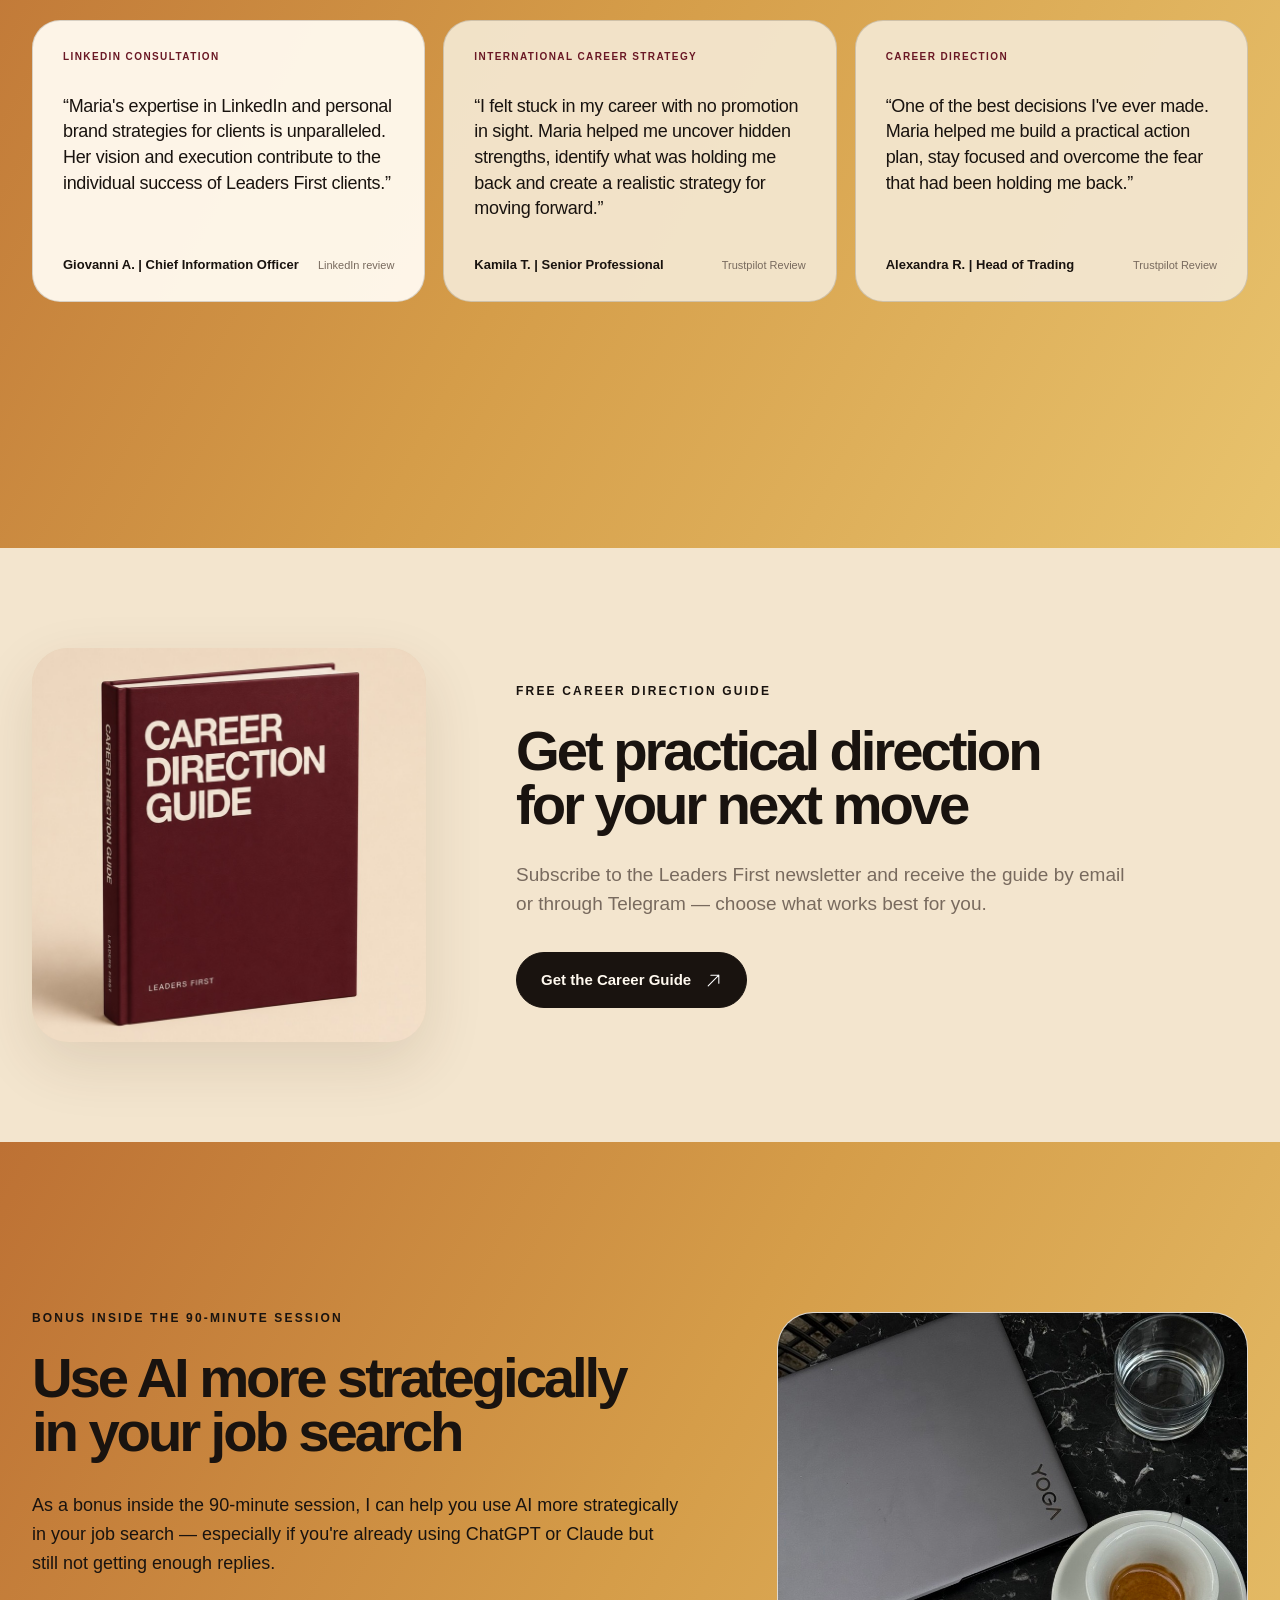
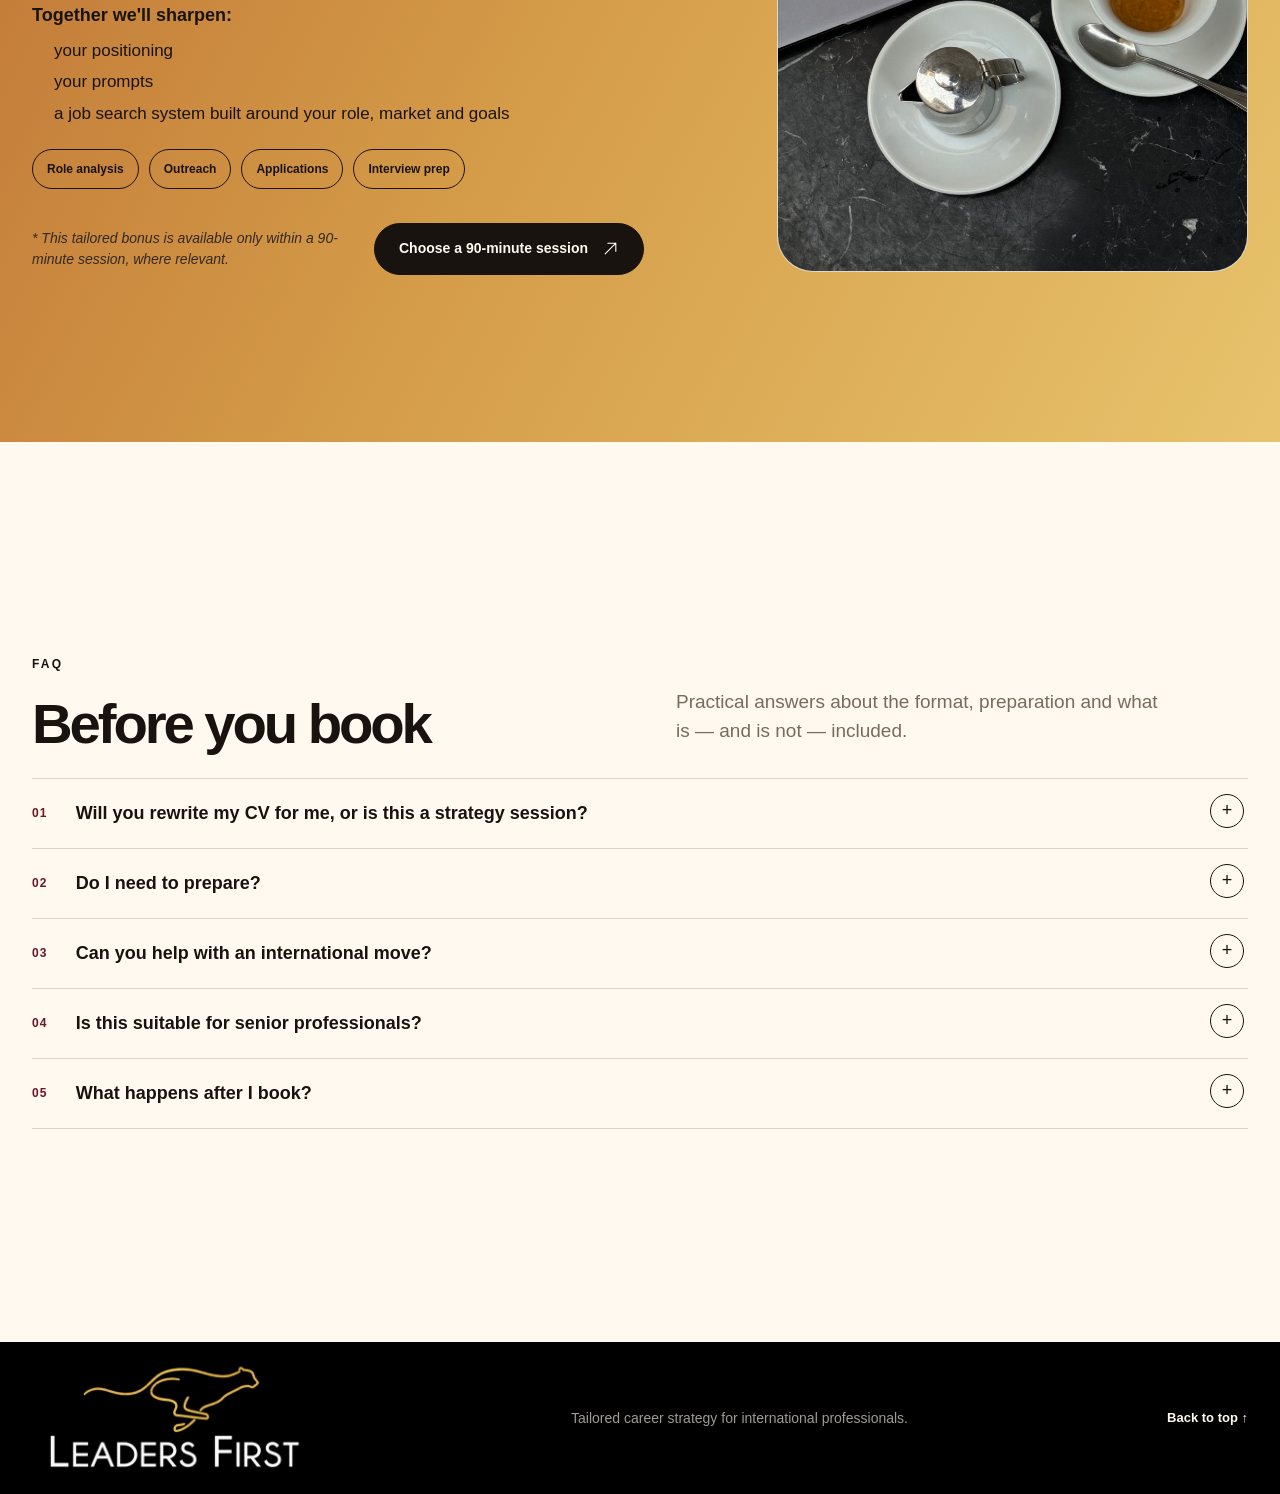
==== commit 79f7934e: "Add booking CTAs to Maria section" ====
--- a/career/index.html
+++ b/career/index.html
@@ -2,5 +2,5 @@
 <script src="../assets/analytics.js"></script>
 <link rel="stylesheet" href="https://assets.calendly.com/assets/external/widget.css"/>
 <link rel="stylesheet" href="../assets/site.css"/>
-</head><body data-standalone="true"><main><header class="site-header"><a class="brand" href="#top" aria-label="Leaders First home"><span class="brand-logo" aria-hidden="true"><img src="../assets/leaders-first-logo.png" alt=""/></span></a><nav class="desktop-nav" aria-label="Main navigation"><a href="#sessions">Services</a><a href="#how-it-works">What you will get</a><a href="#about">About Leaders First</a><a href="#ai-support">AI Job Search</a><a class="nav-guide-link" href="#career-guide">Free Career Guide</a><a href="#faq">FAQ</a></nav><a class="button button--small button--ink" href="#sessions" data-lead-source="header" data-lead-cta="Choose a session">Book a session <img class="button__icon" src="../assets/arrow-up-right.svg" alt="" aria-hidden="true"/></a><details class="mobile-menu" data-mobile-menu="true"><summary aria-label="Open navigation menu"><span aria-hidden="true"></span><span aria-hidden="true"></span><span aria-hidden="true"></span></summary><div class="mobile-menu__panel"><nav aria-label="Mobile navigation"><a href="#sessions">Services</a><a href="#how-it-works">What you will get</a><a href="#about">About Leaders First</a><a href="#ai-support">AI Job Search</a><a class="nav-guide-link" href="#career-guide">Free Career Guide</a><a href="#faq">FAQ</a></nav><a class="mobile-menu__booking" href="#sessions" data-lead-source="mobile_menu" data-lead-cta="Choose a session">Book a session <img class="button__icon" src="../assets/arrow-up-right.svg" alt="" aria-hidden="true"/></a></div></details></header><section class="hero" id="top"><div class="hero__copy"><p class="eyebrow">Career Clarity &amp; Direction</p><h1>Choose your next move <span>with career clarity</span></h1><p class="hero__lede">For international professionals who need a clear direction, stronger positioning and a practical plan for their next move.</p><aside class="hero__outcomes" aria-label="What you will get"><p>What will you get?</p><ol><li><span>01</span><strong>A clearer answer to “What should I do next?”</strong></li><li><span>02</span><strong>Your strongest direction and positioning angle</strong></li><li><span>03</span><strong>A practical next-step plan</strong></li></ol></aside><div class="button-row"><a class="button button--ink" href="#sessions" data-lead-source="hero_booking" data-lead-cta="Choose a session">Book a 1:1 session <img class="button__icon" src="../assets/arrow-up-right.svg" alt="" aria-hidden="true"/></a></div></div><div class="hero__visual hero__visual--desktop"><div class="photo-slot photo-slot--filled photo-slot--hero"><img src="../assets/maria-portrait.jpeg" alt="Maria Blinova, CEO of Leaders First"/></div><div class="hero__maria-intro"><strong>Maria Blinova · CEO, Leaders First</strong><p>A London-based career advisor with 17 years of international experience and over 8 years in career consulting and professional development.</p></div><div class="hero__credentials" aria-label="Maria&#x27;s professional credentials"><span><small>Mentor at</small><img src="../assets/raeng-logo.png" alt="Royal Academy of Engineering"/></span><span><small>Featured in</small><img src="../assets/forbes-logo.svg" alt="Forbes"/></span></div></div></section><section class="section section--cream" id="who"><div class="section-heading section-heading--split"><div><p class="eyebrow">This is for you, if…</p><h2>You achieved a lot,<br/><span class="audience-heading-line">but what&#x27;s next isn&#x27;t clear</span></h2></div><p class="audience-prompt"><em>Sound familiar?</em><br/><em>Recognise yourself here?</em></p></div><div class="audience-grid"><article class="audience-card"><span class="audience-card__emoji" aria-hidden="true">🤔</span><p>I don&#x27;t know what my next move should be</p></article><article class="audience-card"><span class="audience-card__emoji" aria-hidden="true">📈</span><p>I want to earn more, but I&#x27;m stuck where I am</p></article><article class="audience-card"><span class="audience-card__emoji" aria-hidden="true">✈️</span><p>I&#x27;m moving to a new industry or country</p></article><article class="audience-card"><span class="audience-card__emoji" aria-hidden="true">💎</span><p>My LinkedIn doesn&#x27;t show what I&#x27;m really worth</p></article><article class="audience-card"><span class="audience-card__emoji" aria-hidden="true">📭</span><p>Recruiters just aren&#x27;t reaching out to me</p></article><article class="audience-card"><span class="audience-card__emoji" aria-hidden="true">🌀</span><p>My job search feels all over the place</p></article></div></section><div id="mobile-profile" class="hero__visual hero__visual--mobile"><div class="photo-slot photo-slot--filled photo-slot--hero"><img src="../assets/maria-portrait.jpeg" alt="Maria Blinova, CEO of Leaders First"/></div><div class="hero__maria-intro"><strong>Maria Blinova · CEO, Leaders First</strong><p>A London-based career advisor with 17 years of international experience and over 8 years in career consulting and professional development.</p></div><div class="hero__credentials" aria-label="Maria&#x27;s professional credentials"><span><small>Mentor at</small><img src="../assets/raeng-logo.png" alt="Royal Academy of Engineering"/></span><span><small>Featured in</small><img src="../assets/forbes-logo.svg" alt="Forbes"/></span></div></div><section class="editorial-break"><div class="photo-slot photo-slot--filled photo-slot--wide"><img src="../assets/career-move.jpeg" alt="International professional taking the next step in his career"/></div><div class="editorial-break__copy"><p class="eyebrow">The outcome</p><h2><span class="editorial-break__headline-line">Clarity you can</span><span>act on</span></h2><p>You&#x27;ll know where you&#x27;re going, how to present yourself with confidence, and what to do first<br/>Clear priorities for the next 30 days</p></div></section><section class="outcomes section section--cream"><div class="section-heading"><p class="eyebrow">After the session</p><h2>Confidence to move forward</h2></div><div class="outcome-grid"><article><span class="outcome-label">Mindset</span><h3>Calm and confident</h3><ul><li>Know what to do next</li><li>Trust your experience and professional story</li><li>Focus on opportunities worth your time</li></ul></article><article><span class="outcome-label">Practical tools</span><h3>Tools you can use immediately</h3><ul><li>Realistic options for your next move</li><li>A stronger LinkedIn and positioning</li><li>A practical 30-day action plan</li></ul></article></div></section><section class="section section--amber" id="sessions"><div class="section-heading session-heading"><h2 class="session-heading__lead">Choose your next step<br/><span>Move forward with clarity</span></h2><p class="eyebrow">Choose your session</p></div><div class="session-grid"><article class="session-card session-card--wine"><h3>Career Clarity &amp; Direction</h3><p>Choose your strongest direction and next move.</p><div class="price-row" translate="no"><div class="price-row__session price-row__session--offer"><span>Power Session · 50 min</span><div class="price-row__offer"><div><del>£150</del><strong>£120</strong></div><em>Special offer — ends 30 August</em></div></div><div><span>Deep Session · 90 min</span><strong>£195</strong></div></div><details data-session-details="true"><summary>What’s included in this session?</summary><div class="session-inclusions"><section><header><strong>£120 · 50 min</strong><span>Power Session</span></header><p>Focused recommendations for the decision you need to make now.</p><ul><li>Pre-session questionnaire and situation review</li><li>Career direction and positioning recommendations</li><li>Clear priorities and practical next steps</li></ul></section><section class="session-inclusions__deep"><header><strong>£195 · 90 min</strong><span>Deep Session</span></header><p>For a more substantial career reset and a detailed plan for the next 30 days.</p><p class="session-inclusions__included">Everything included in the focused session, <strong>plus</strong></p><ul><li>Deeper skills assessment aligned with skills-based hiring</li><li>Transferable strengths, gaps and best-fit directions</li><li>Hidden Job Market access, outreach recommendations and a practical 30-day plan</li><li>Bonus AI Job Search support where relevant</li></ul></section></div></details><a class="button button--white js-open-booking" href="#booking-form" aria-haspopup="dialog" data-lead-source="services_career_clarity" data-lead-cta="Book Career Clarity &amp; Direction" data-session-id="career_clarity_direction" data-session-title="Career Clarity &amp; Direction Session" data-payment-url="">Book the Session <img class="button__icon" src="../assets/arrow-up-right.svg" alt="" aria-hidden="true"/></a></article></div></section><section class="section section--cream" id="how-it-works"><div class="section-heading section-heading--split"><div><p class="eyebrow">How it works</p><h2>A focused format built around you</h2><p class="how-description">One-to-one strategy, tailored to your situation — from first question to a clear plan.</p></div><div class="section-heading__action"><div class="button-row"><a class="button button--small button--ink" href="#sessions" data-lead-source="how_it_works_booking" data-lead-cta="Choose a session">Book a session <img class="button__icon" src="../assets/arrow-up-right.svg" alt="" aria-hidden="true"/></a></div></div></div><div class="steps"><article><span>01</span><h3>Choose your session</h3><p>Pick the session that fits your goal — booking takes a couple of minutes.</p></article><article><span>02</span><h3>Share your context</h3><p>A short questionnaire helps me understand your situation before we meet, so no time is wasted.</p></article><article><span>03</span><h3>Work through it together</h3><p>A private session where we shape your direction, story and positioning around your goals.</p></article><article><span>04</span><h3>Move forward with clarity</h3><p>You leave with a clear direction and practical next steps you can act on.</p></article></div></section><section class="about section" id="about"><div class="about__visual"><div class="photo-slot photo-slot--filled photo-slot--about"><img src="../assets/maria-speaking.jpeg" alt="Maria speaking to an international business audience"/></div><div class="about__glass-stats" aria-label="Maria Blinova career consulting results"><div><strong>1,000+</strong><span>LinkedIn profiles updated</span></div><div><strong>500+</strong><span>professionals secured new roles</span></div><div><strong>1,200+</strong><span>hours of one-to-one consultations</span></div></div></div><div class="about__copy"><h2>Why you can trust me with your career</h2><p>Hi, I’m Maria</p><p>My clients secure new roles and make career moves across the UK, Europe, the Middle East and Latin America.</p><p>They include professionals from Deutsche Bank, BlackRock, Google, Meta, Cisco, Tesla and UniCredit.</p><p>I’m a Forbes contributor and mentor deep-tech start-ups through the Royal Academy of Engineering’s accelerator programme.</p><p>Regular conversations with recruiters, HR leaders and hiring managers keep my advice grounded in today’s job market - not outdated career guidance.</p></div></section><section class="reviews section" id="reviews"><div class="section-heading section-heading--split"><div><p class="eyebrow">Client stories</p><h2>What clients say</h2></div><p>Clear thinking, practical next steps and advice shaped around the person — not a generic career formula.</p></div><div class="reviews-grid"><article class="review-card"><div class="review-card__top"><span>LinkedIn Consultation</span></div><p>“<!-- -->Maria&#x27;s expertise in LinkedIn and personal brand strategies for clients is unparalleled. Her vision and execution contribute to the individual success of Leaders First clients.<!-- -->”</p><div class="review-card__meta"><strong>Giovanni A. | Chief Information Officer</strong><span>LinkedIn review</span></div></article><article class="review-card"><div class="review-card__top"><span>International Career Strategy</span></div><p>“<!-- -->I felt stuck in my career with no promotion in sight. Maria helped me uncover hidden strengths, identify what was holding me back and create a realistic strategy for moving forward.<!-- -->”</p><div class="review-card__meta"><strong>Kamila T. | Senior Professional</strong><span>Trustpilot Review</span></div></article><article class="review-card"><div class="review-card__top"><span>Career Direction</span></div><p>“<!-- -->One of the best decisions I&#x27;ve ever made. Maria helped me build a practical action plan, stay focused and overcome the fear that had been holding me back.<!-- -->”</p><div class="review-card__meta"><strong>Alexandra R. | Head of Trading</strong><span>Trustpilot Review</span></div></article></div></section><section class="guide section" id="career-guide"><div class="guide__book"><img src="../assets/career-direction-guide.jpg" alt="Career Direction Guide by Leaders First"/></div><div class="guide__copy"><p class="eyebrow">Free Career Direction Guide</p><h2>Get practical direction for your next move</h2><p>Subscribe to the Leaders First newsletter and receive the guide by email or through Telegram — choose what works best for you.</p><button class="button button--ink js-open-guide" type="button" aria-haspopup="dialog" data-lead-source="free_guide_block" data-lead-cta="Get the Career Guide">Get the Career Guide <img class="button__icon" src="../assets/arrow-up-right.svg" alt="" aria-hidden="true"/></button></div></section><section class="ai-support section" id="ai-support"><div class="ai-support__copy"><p class="eyebrow">Bonus inside the 90-minute session</p><h2>Use AI more strategically in your job search</h2><p class="ai-support__intro">As a bonus inside the 90-minute session, I can help you use AI more strategically in your job search — especially if you&#x27;re already using ChatGPT or Claude but still not getting enough replies.</p><div class="ai-support__sharpen"><p>Together we&#x27;ll sharpen:</p><ul><li>your positioning</li><li>your prompts</li><li>a job search system built around your role, market and goals</li></ul></div><div class="chip-row"><span>Role analysis</span><span>Outreach</span><span>Applications</span><span>Interview prep</span></div><div class="ai-support__cta"><p>* This tailored bonus is available only within a 90-minute session, where relevant.</p><a class="button button--ink" href="#sessions" data-lead-source="ai_support" data-lead-cta="Choose a session">Choose a 90-minute session <img class="button__icon" src="../assets/arrow-up-right.svg" alt="" aria-hidden="true"/></a></div></div><div class="photo-slot photo-slot--filled photo-slot--detail"><img src="../assets/career-workspace.jpeg" alt="Laptop and coffee on a calm professional workspace"/></div></section><section class="faq section section--cream" id="faq"><div class="section-heading section-heading--split"><div><p class="eyebrow">FAQ</p><h2>Before you book</h2></div><p>Practical answers about the format, preparation and what is — and is not — included.</p></div><div class="faq-list"><details><summary><span>01</span>Will you rewrite my CV for me, or is this a strategy session?</summary><p>This is a strategy session, not a generic done-for-you CV writing service. In the 50-minute Power Session, you receive focused recommendations for the decision you need to make now. The 90-minute Deep Session adds a deeper skills assessment, best-fit directions and a practical 30-day plan.</p></details><details><summary><span>02</span>Do I need to prepare?</summary><p>Yes. After booking, you will complete a focused questionnaire and, depending on the session, share your LinkedIn profile, target roles or example vacancies. This lets us spend the session on decisions and strategy — not basic information gathering.</p></details><details><summary><span>03</span>Can you help with an international move?</summary><p>Yes. I work with international professionals considering the UK, Italy, Switzerland and wider European markets. We can assess realistic role options, positioning, visibility and the steps to take before applying.</p></details><details><summary><span>04</span>Is this suitable for senior professionals?</summary><p>Yes. It is especially useful when you have strong experience but need a clearer story, stronger market positioning or a realistic route into a more senior role.</p></details><details><summary><span>05</span>What happens after I book?</summary><p>You choose a time, pay online and receive the pre-session questionnaire. I review your answers before we meet, so our time stays focused on clarity, positioning and practical next steps.</p></details></div></section><div class="quiz-modal guide-modal" id="guide-form" role="dialog" aria-modal="true" aria-labelledby="guide-form-title" hidden=""><button class="quiz-modal__backdrop" type="button" aria-label="Close guide form" data-close-guide="true"></button><div class="quiz-modal__panel guide-modal__panel" role="document"><header class="quiz-modal__header guide-modal__header"><a class="brand" href="#top" tabindex="-1"><span class="brand-logo" aria-hidden="true"><img src="../assets/leaders-first-logo.png" alt=""/></span></a><span class="booking-modal__label">Free Career Direction Guide</span><button class="quiz-modal__close" type="button" aria-label="Close guide form" data-close-guide="true">×</button></header><section class="guide-step" data-guide-step="form"><p class="eyebrow">Choose how to receive it</p><h2 id="guide-form-title">Subscribe and get the guide</h2><p class="guide-step__lede">Join the Leaders First newsletter and receive the Career Direction Guide in the channel that suits you.</p><form class="guide-form"><input type="hidden" name="form_name"/><input type="hidden" name="lead_intent"/><input type="hidden" name="lead_source"/><input type="hidden" name="lead_cta"/><input type="hidden" name="landing_variant" value="career"/><input type="hidden" name="requested_asset"/><input type="hidden" name="automation_action"/><input type="hidden" name="page_url"/><input type="hidden" name="page_referrer"/><input type="hidden" name="guide_opened_at"/><input type="hidden" name="submitted_at"/><input type="hidden" name="utm_source"/><input type="hidden" name="utm_medium"/><input type="hidden" name="utm_campaign"/><input type="hidden" name="utm_content"/><input type="hidden" name="utm_term"/><fieldset class="guide-channel"><legend>Where would you like to receive the guide?</legend><label><input type="radio" required="" name="delivery_channel" value="email"/><span><strong>Email</strong><small>Receive the guide and future career insights by email.</small></span></label><label><input type="radio" required="" name="delivery_channel" value="telegram"/><span><strong>Telegram</strong><small>Continue through the Leaders First Telegram bot.</small></span></label></fieldset><div class="guide-form__email" data-guide-email-fields="true" hidden=""><label><span>Name</span><input autoComplete="name" placeholder="Your name" name="name"/></label><label><span>Email</span><input type="email" autoComplete="email" placeholder="you@example.com" name="email"/></label><label class="guide-consent"><input type="checkbox" name="newsletter_consent" value="yes"/><span>I agree to receive the guide and Leaders First career emails. I can unsubscribe at any time.</span></label></div><button class="button button--ink" type="submit" data-guide-email-submit="true" hidden="">Subscribe &amp; get the guide <img class="button__icon" src="../assets/arrow-up-right.svg" alt="" aria-hidden="true"/></button><button class="button button--telegram" type="submit" data-guide-telegram-submit="true" hidden="">Continue to Telegram <img class="button__icon" src="../assets/arrow-up-right.svg" alt="" aria-hidden="true"/></button></form></section><section class="guide-step guide-success" data-guide-step="success" hidden=""><p class="eyebrow">Thank you</p><h2 data-guide-success-title="true">Your guide is on its way</h2><p data-guide-success-copy="true">Check your inbox for the Career Direction Guide.</p><button class="button button--ink" type="button" data-close-guide="true">Return to the site</button></section></div></div><div class="quiz-modal booking-modal" id="booking-form" role="dialog" aria-modal="true" aria-labelledby="booking-title" hidden=""><button class="quiz-modal__backdrop" type="button" aria-label="Close booking form" data-close-booking="true"></button><div class="quiz-modal__panel booking-modal__panel" role="document"><header class="quiz-modal__header booking-modal__header"><a class="brand" href="#top" tabindex="-1"><span class="brand-logo" aria-hidden="true"><img src="../assets/leaders-first-logo.png" alt=""/></span></a><span class="booking-modal__label">Secure your 1:1 session</span><button class="quiz-modal__close" type="button" aria-label="Close booking form" data-close-booking="true">×</button></header><section class="booking-step" data-booking-step="form"><p class="eyebrow">Selected session</p><h2 id="booking-title" data-booking-title="true">Book your 1:1 session</h2><div class="booking-summary"><span>Session</span><strong data-booking-summary="true">1:1 Career Strategy Session</strong></div><p class="booking-step__lede">First enter your contact details. Then choose the session length and continue to Calendly to select a date, confirm your booking and pay.</p><form class="booking-form"><input type="hidden" name="form_name"/><input type="hidden" name="lead_intent"/><input type="hidden" name="lead_source"/><input type="hidden" name="lead_cta"/><input type="hidden" name="landing_variant" value="career"/><input type="hidden" name="requested_service" value="career_clarity_direction"/><input type="hidden" name="payment_url"/><input type="hidden" name="page_url"/><input type="hidden" name="page_referrer"/><input type="hidden" name="booking_opened_at"/><input type="hidden" name="submitted_at"/><input type="hidden" name="utm_source"/><input type="hidden" name="utm_medium"/><input type="hidden" name="utm_campaign"/><input type="hidden" name="utm_content"/><input type="hidden" name="utm_term"/><fieldset class="booking-contact"><legend><span>1.</span> Your contact details</legend><label><span>Name</span><input autoComplete="name" required="" placeholder="Your name" name="name"/></label><label><span>Phone number</span><input type="tel" inputMode="tel" autoComplete="tel" required="" placeholder="+44 7700 900000" name="phone"/></label><label><span>Email</span><input type="email" autoComplete="email" required="" placeholder="you@example.com" name="email"/></label></fieldset><fieldset class="booking-duration"><legend><span>2.</span> Choose your session</legend><label><input type="radio" required="" name="session_duration" value="50"/><span><strong>Book Power Session</strong><small>£120 · 50 minutes</small></span></label><label><input type="radio" required="" name="session_duration" value="90"/><span><strong>Book Deep Session</strong><small>£195 · 90 minutes</small></span></label></fieldset><button class="button button--ink" type="submit" disabled="">Continue to Calendly <img class="button__icon" src="../assets/arrow-up-right.svg" alt="" aria-hidden="true"/></button><label class="booking-consent"><input type="checkbox" required="" name="privacy_consent" checked="" value="accepted"/><span>By clicking this button, you agree to the <a href="https://online.fliphtml5.com/lnpoy/lbct/" target="_blank" rel="noreferrer">Privacy Policy</a>.</span></label><p class="booking-form__note">Your details will only be used to arrange this booking and provide the service.</p></form></section><section class="booking-step booking-pending" data-booking-step="pending" hidden=""><p class="eyebrow">Booking details received</p><h2>Payment checkout is being connected</h2><p>Your request for <strong data-pending-session="true">your selected session</strong> has been prepared. Once the payment link is added, this step will redirect to checkout automatically.</p><button class="button button--ink" type="button" data-close-booking="true">Return to the site</button></section></div></div><noscript><img height="1" width="1" style="display:none" src="https://www.facebook.com/tr?id=1072423188457511&amp;ev=PageView&amp;noscript=1" alt=""/></noscript>
+</head><body data-standalone="true"><main><header class="site-header"><a class="brand" href="#top" aria-label="Leaders First home"><span class="brand-logo" aria-hidden="true"><img src="../assets/leaders-first-logo.png" alt=""/></span></a><nav class="desktop-nav" aria-label="Main navigation"><a href="#sessions">Services</a><a href="#how-it-works">What you will get</a><a href="#about">About Leaders First</a><a href="#ai-support">AI Job Search</a><a class="nav-guide-link" href="#career-guide">Free Career Guide</a><a href="#faq">FAQ</a></nav><a class="button button--small button--ink" href="#sessions" data-lead-source="header" data-lead-cta="Choose a session">Book a session <img class="button__icon" src="../assets/arrow-up-right.svg" alt="" aria-hidden="true"/></a><details class="mobile-menu" data-mobile-menu="true"><summary aria-label="Open navigation menu"><span aria-hidden="true"></span><span aria-hidden="true"></span><span aria-hidden="true"></span></summary><div class="mobile-menu__panel"><nav aria-label="Mobile navigation"><a href="#sessions">Services</a><a href="#how-it-works">What you will get</a><a href="#about">About Leaders First</a><a href="#ai-support">AI Job Search</a><a class="nav-guide-link" href="#career-guide">Free Career Guide</a><a href="#faq">FAQ</a></nav><a class="mobile-menu__booking" href="#sessions" data-lead-source="mobile_menu" data-lead-cta="Choose a session">Book a session <img class="button__icon" src="../assets/arrow-up-right.svg" alt="" aria-hidden="true"/></a></div></details></header><section class="hero" id="top"><div class="hero__copy"><p class="eyebrow">Career Clarity &amp; Direction</p><h1>Choose your next move <span>with career clarity</span></h1><p class="hero__lede">For international professionals who need a clear direction, stronger positioning and a practical plan for their next move.</p><aside class="hero__outcomes" aria-label="What you will get"><p>What will you get?</p><ol><li><span>01</span><strong>A clearer answer to “What should I do next?”</strong></li><li><span>02</span><strong>Your strongest direction and positioning angle</strong></li><li><span>03</span><strong>A practical next-step plan</strong></li></ol></aside><div class="button-row"><a class="button button--ink" href="#sessions" data-lead-source="hero_booking" data-lead-cta="Choose a session">Book a 1:1 session <img class="button__icon" src="../assets/arrow-up-right.svg" alt="" aria-hidden="true"/></a></div></div><div class="hero__visual hero__visual--desktop"><div class="photo-slot photo-slot--filled photo-slot--hero"><img src="../assets/maria-portrait.jpeg" alt="Maria Blinova, CEO of Leaders First"/></div><div class="hero__maria-intro"><strong>Maria Blinova · CEO, Leaders First</strong><p>A London-based career advisor with 17 years of international experience and over 8 years in career consulting and professional development.</p></div><div class="hero__credentials" aria-label="Maria&#x27;s professional credentials"><span><small>Mentor at</small><img src="../assets/raeng-logo.png" alt="Royal Academy of Engineering"/></span><span><small>Featured in</small><img src="../assets/forbes-logo.svg" alt="Forbes"/></span></div></div></section><section class="section section--cream" id="who"><div class="section-heading section-heading--split"><div><p class="eyebrow">This is for you, if…</p><h2>You achieved a lot,<br/><span class="audience-heading-line">but what&#x27;s next isn&#x27;t clear</span></h2></div><p class="audience-prompt"><em>Sound familiar?</em><br/><em>Recognise yourself here?</em></p></div><div class="audience-grid"><article class="audience-card"><span class="audience-card__emoji" aria-hidden="true">🤔</span><p>I don&#x27;t know what my next move should be</p></article><article class="audience-card"><span class="audience-card__emoji" aria-hidden="true">📈</span><p>I want to earn more, but I&#x27;m stuck where I am</p></article><article class="audience-card"><span class="audience-card__emoji" aria-hidden="true">✈️</span><p>I&#x27;m moving to a new industry or country</p></article><article class="audience-card"><span class="audience-card__emoji" aria-hidden="true">💎</span><p>My LinkedIn doesn&#x27;t show what I&#x27;m really worth</p></article><article class="audience-card"><span class="audience-card__emoji" aria-hidden="true">📭</span><p>Recruiters just aren&#x27;t reaching out to me</p></article><article class="audience-card"><span class="audience-card__emoji" aria-hidden="true">🌀</span><p>My job search feels all over the place</p></article></div></section><div id="mobile-profile" class="hero__visual hero__visual--mobile"><div class="photo-slot photo-slot--filled photo-slot--hero"><img src="../assets/maria-portrait.jpeg" alt="Maria Blinova, CEO of Leaders First"/></div><div class="hero__maria-intro"><strong>Maria Blinova · CEO, Leaders First</strong><p>A London-based career advisor with 17 years of international experience and over 8 years in career consulting and professional development.</p></div><div class="hero__credentials" aria-label="Maria&#x27;s professional credentials"><span><small>Mentor at</small><img src="../assets/raeng-logo.png" alt="Royal Academy of Engineering"/></span><span><small>Featured in</small><img src="../assets/forbes-logo.svg" alt="Forbes"/></span></div></div><section class="editorial-break"><div class="photo-slot photo-slot--filled photo-slot--wide"><img src="../assets/career-move.jpeg" alt="International professional taking the next step in his career"/></div><div class="editorial-break__copy"><p class="eyebrow">The outcome</p><h2><span class="editorial-break__headline-line">Clarity you can</span><span>act on</span></h2><p>You&#x27;ll know where you&#x27;re going, how to present yourself with confidence, and what to do first<br/>Clear priorities for the next 30 days</p></div></section><section class="outcomes section section--cream"><div class="section-heading"><p class="eyebrow">After the session</p><h2>Confidence to move forward</h2></div><div class="outcome-grid"><article><span class="outcome-label">Mindset</span><h3>Calm and confident</h3><ul><li>Know what to do next</li><li>Trust your experience and professional story</li><li>Focus on opportunities worth your time</li></ul></article><article><span class="outcome-label">Practical tools</span><h3>Tools you can use immediately</h3><ul><li>Realistic options for your next move</li><li>A stronger LinkedIn and positioning</li><li>A practical 30-day action plan</li></ul></article></div></section><section class="section section--amber" id="sessions"><div class="section-heading session-heading"><h2 class="session-heading__lead">Choose your next step<br/><span>Move forward with clarity</span></h2><p class="eyebrow">Choose your session</p></div><div class="session-grid"><article class="session-card session-card--wine"><h3>Career Clarity &amp; Direction</h3><p>Choose your strongest direction and next move.</p><div class="price-row" translate="no"><div class="price-row__session price-row__session--offer"><span>Power Session · 50 min</span><div class="price-row__offer"><div><del>£150</del><strong>£120</strong></div><em>Special offer — ends 30 August</em></div></div><div><span>Deep Session · 90 min</span><strong>£195</strong></div></div><details data-session-details="true"><summary>What’s included in this session?</summary><div class="session-inclusions"><section><header><strong>£120 · 50 min</strong><span>Power Session</span></header><p>Focused recommendations for the decision you need to make now.</p><ul><li>Pre-session questionnaire and situation review</li><li>Career direction and positioning recommendations</li><li>Clear priorities and practical next steps</li></ul></section><section class="session-inclusions__deep"><header><strong>£195 · 90 min</strong><span>Deep Session</span></header><p>For a more substantial career reset and a detailed plan for the next 30 days.</p><p class="session-inclusions__included">Everything included in the focused session, <strong>plus</strong></p><ul><li>Deeper skills assessment aligned with skills-based hiring</li><li>Transferable strengths, gaps and best-fit directions</li><li>Hidden Job Market access, outreach recommendations and a practical 30-day plan</li><li>Bonus AI Job Search support where relevant</li></ul></section></div></details><a class="button button--white js-open-booking" href="#booking-form" aria-haspopup="dialog" data-lead-source="services_career_clarity" data-lead-cta="Book Career Clarity &amp; Direction" data-session-id="career_clarity_direction" data-session-title="Career Clarity &amp; Direction Session" data-payment-url="">Book the Session <img class="button__icon" src="../assets/arrow-up-right.svg" alt="" aria-hidden="true"/></a></article></div></section><section class="section section--cream" id="how-it-works"><div class="section-heading section-heading--split"><div><p class="eyebrow">How it works</p><h2>A focused format built around you</h2><p class="how-description">One-to-one strategy, tailored to your situation — from first question to a clear plan.</p></div><div class="section-heading__action"><div class="button-row"><a class="button button--small button--ink" href="#sessions" data-lead-source="how_it_works_booking" data-lead-cta="Choose a session">Book a session <img class="button__icon" src="../assets/arrow-up-right.svg" alt="" aria-hidden="true"/></a></div></div></div><div class="steps"><article><span>01</span><h3>Choose your session</h3><p>Pick the session that fits your goal — booking takes a couple of minutes.</p></article><article><span>02</span><h3>Share your context</h3><p>A short questionnaire helps me understand your situation before we meet, so no time is wasted.</p></article><article><span>03</span><h3>Work through it together</h3><p>A private session where we shape your direction, story and positioning around your goals.</p></article><article><span>04</span><h3>Move forward with clarity</h3><p>You leave with a clear direction and practical next steps you can act on.</p></article></div></section><section class="about section" id="about"><div class="about__visual"><div class="photo-slot photo-slot--filled photo-slot--about"><img src="../assets/maria-speaking.jpeg" alt="Maria speaking to an international business audience"/></div><div class="about__glass-stats" aria-label="Maria Blinova career consulting results"><div><strong>1,000+</strong><span>LinkedIn profiles updated</span></div><div><strong>500+</strong><span>professionals secured new roles</span></div><div><strong>1,200+</strong><span>hours of one-to-one consultations</span></div></div></div><div class="about__copy"><h2>Why you can trust me with your career</h2><p>Hi, I’m Maria</p><p>My clients secure new roles and make career moves across the UK, Europe, the Middle East and Latin America.</p><p>They include professionals from Deutsche Bank, BlackRock, Google, Meta, Cisco, Tesla and UniCredit.</p><p>I’m a Forbes contributor and mentor deep-tech start-ups through the Royal Academy of Engineering’s accelerator programme.</p><p>Regular conversations with recruiters, HR leaders and hiring managers keep my advice grounded in today’s job market - not outdated career guidance.</p><a class="button button--white js-open-booking about__cta" href="#booking-form" aria-haspopup="dialog" data-lead-source="about_maria" data-lead-cta="Book a Career Session" data-session-id="career_clarity_direction" data-session-title="Career Clarity &amp; Direction Session" data-payment-url="">Book a Career Session <img class="button__icon" src="../assets/arrow-up-right.svg" alt="" aria-hidden="true"/></a></div></section><section class="reviews section" id="reviews"><div class="section-heading section-heading--split"><div><p class="eyebrow">Client stories</p><h2>What clients say</h2></div><p>Clear thinking, practical next steps and advice shaped around the person — not a generic career formula.</p></div><div class="reviews-grid"><article class="review-card"><div class="review-card__top"><span>LinkedIn Consultation</span></div><p>“<!-- -->Maria&#x27;s expertise in LinkedIn and personal brand strategies for clients is unparalleled. Her vision and execution contribute to the individual success of Leaders First clients.<!-- -->”</p><div class="review-card__meta"><strong>Giovanni A. | Chief Information Officer</strong><span>LinkedIn review</span></div></article><article class="review-card"><div class="review-card__top"><span>International Career Strategy</span></div><p>“<!-- -->I felt stuck in my career with no promotion in sight. Maria helped me uncover hidden strengths, identify what was holding me back and create a realistic strategy for moving forward.<!-- -->”</p><div class="review-card__meta"><strong>Kamila T. | Senior Professional</strong><span>Trustpilot Review</span></div></article><article class="review-card"><div class="review-card__top"><span>Career Direction</span></div><p>“<!-- -->One of the best decisions I&#x27;ve ever made. Maria helped me build a practical action plan, stay focused and overcome the fear that had been holding me back.<!-- -->”</p><div class="review-card__meta"><strong>Alexandra R. | Head of Trading</strong><span>Trustpilot Review</span></div></article></div></section><section class="guide section" id="career-guide"><div class="guide__book"><img src="../assets/career-direction-guide.jpg" alt="Career Direction Guide by Leaders First"/></div><div class="guide__copy"><p class="eyebrow">Free Career Direction Guide</p><h2>Get practical direction for your next move</h2><p>Subscribe to the Leaders First newsletter and receive the guide by email or through Telegram — choose what works best for you.</p><button class="button button--ink js-open-guide" type="button" aria-haspopup="dialog" data-lead-source="free_guide_block" data-lead-cta="Get the Career Guide">Get the Career Guide <img class="button__icon" src="../assets/arrow-up-right.svg" alt="" aria-hidden="true"/></button></div></section><section class="ai-support section" id="ai-support"><div class="ai-support__copy"><p class="eyebrow">Bonus inside the 90-minute session</p><h2>Use AI more strategically in your job search</h2><p class="ai-support__intro">As a bonus inside the 90-minute session, I can help you use AI more strategically in your job search — especially if you&#x27;re already using ChatGPT or Claude but still not getting enough replies.</p><div class="ai-support__sharpen"><p>Together we&#x27;ll sharpen:</p><ul><li>your positioning</li><li>your prompts</li><li>a job search system built around your role, market and goals</li></ul></div><div class="chip-row"><span>Role analysis</span><span>Outreach</span><span>Applications</span><span>Interview prep</span></div><div class="ai-support__cta"><p>* This tailored bonus is available only within a 90-minute session, where relevant.</p><a class="button button--ink" href="#sessions" data-lead-source="ai_support" data-lead-cta="Choose a session">Choose a 90-minute session <img class="button__icon" src="../assets/arrow-up-right.svg" alt="" aria-hidden="true"/></a></div></div><div class="photo-slot photo-slot--filled photo-slot--detail"><img src="../assets/career-workspace.jpeg" alt="Laptop and coffee on a calm professional workspace"/></div></section><section class="faq section section--cream" id="faq"><div class="section-heading section-heading--split"><div><p class="eyebrow">FAQ</p><h2>Before you book</h2></div><p>Practical answers about the format, preparation and what is — and is not — included.</p></div><div class="faq-list"><details><summary><span>01</span>Will you rewrite my CV for me, or is this a strategy session?</summary><p>This is a strategy session, not a generic done-for-you CV writing service. In the 50-minute Power Session, you receive focused recommendations for the decision you need to make now. The 90-minute Deep Session adds a deeper skills assessment, best-fit directions and a practical 30-day plan.</p></details><details><summary><span>02</span>Do I need to prepare?</summary><p>Yes. After booking, you will complete a focused questionnaire and, depending on the session, share your LinkedIn profile, target roles or example vacancies. This lets us spend the session on decisions and strategy — not basic information gathering.</p></details><details><summary><span>03</span>Can you help with an international move?</summary><p>Yes. I work with international professionals considering the UK, Italy, Switzerland and wider European markets. We can assess realistic role options, positioning, visibility and the steps to take before applying.</p></details><details><summary><span>04</span>Is this suitable for senior professionals?</summary><p>Yes. It is especially useful when you have strong experience but need a clearer story, stronger market positioning or a realistic route into a more senior role.</p></details><details><summary><span>05</span>What happens after I book?</summary><p>You choose a time, pay online and receive the pre-session questionnaire. I review your answers before we meet, so our time stays focused on clarity, positioning and practical next steps.</p></details></div></section><div class="quiz-modal guide-modal" id="guide-form" role="dialog" aria-modal="true" aria-labelledby="guide-form-title" hidden=""><button class="quiz-modal__backdrop" type="button" aria-label="Close guide form" data-close-guide="true"></button><div class="quiz-modal__panel guide-modal__panel" role="document"><header class="quiz-modal__header guide-modal__header"><a class="brand" href="#top" tabindex="-1"><span class="brand-logo" aria-hidden="true"><img src="../assets/leaders-first-logo.png" alt=""/></span></a><span class="booking-modal__label">Free Career Direction Guide</span><button class="quiz-modal__close" type="button" aria-label="Close guide form" data-close-guide="true">×</button></header><section class="guide-step" data-guide-step="form"><p class="eyebrow">Choose how to receive it</p><h2 id="guide-form-title">Subscribe and get the guide</h2><p class="guide-step__lede">Join the Leaders First newsletter and receive the Career Direction Guide in the channel that suits you.</p><form class="guide-form"><input type="hidden" name="form_name"/><input type="hidden" name="lead_intent"/><input type="hidden" name="lead_source"/><input type="hidden" name="lead_cta"/><input type="hidden" name="landing_variant" value="career"/><input type="hidden" name="requested_asset"/><input type="hidden" name="automation_action"/><input type="hidden" name="page_url"/><input type="hidden" name="page_referrer"/><input type="hidden" name="guide_opened_at"/><input type="hidden" name="submitted_at"/><input type="hidden" name="utm_source"/><input type="hidden" name="utm_medium"/><input type="hidden" name="utm_campaign"/><input type="hidden" name="utm_content"/><input type="hidden" name="utm_term"/><fieldset class="guide-channel"><legend>Where would you like to receive the guide?</legend><label><input type="radio" required="" name="delivery_channel" value="email"/><span><strong>Email</strong><small>Receive the guide and future career insights by email.</small></span></label><label><input type="radio" required="" name="delivery_channel" value="telegram"/><span><strong>Telegram</strong><small>Continue through the Leaders First Telegram bot.</small></span></label></fieldset><div class="guide-form__email" data-guide-email-fields="true" hidden=""><label><span>Name</span><input autoComplete="name" placeholder="Your name" name="name"/></label><label><span>Email</span><input type="email" autoComplete="email" placeholder="you@example.com" name="email"/></label><label class="guide-consent"><input type="checkbox" name="newsletter_consent" value="yes"/><span>I agree to receive the guide and Leaders First career emails. I can unsubscribe at any time.</span></label></div><button class="button button--ink" type="submit" data-guide-email-submit="true" hidden="">Subscribe &amp; get the guide <img class="button__icon" src="../assets/arrow-up-right.svg" alt="" aria-hidden="true"/></button><button class="button button--telegram" type="submit" data-guide-telegram-submit="true" hidden="">Continue to Telegram <img class="button__icon" src="../assets/arrow-up-right.svg" alt="" aria-hidden="true"/></button></form></section><section class="guide-step guide-success" data-guide-step="success" hidden=""><p class="eyebrow">Thank you</p><h2 data-guide-success-title="true">Your guide is on its way</h2><p data-guide-success-copy="true">Check your inbox for the Career Direction Guide.</p><button class="button button--ink" type="button" data-close-guide="true">Return to the site</button></section></div></div><div class="quiz-modal booking-modal" id="booking-form" role="dialog" aria-modal="true" aria-labelledby="booking-title" hidden=""><button class="quiz-modal__backdrop" type="button" aria-label="Close booking form" data-close-booking="true"></button><div class="quiz-modal__panel booking-modal__panel" role="document"><header class="quiz-modal__header booking-modal__header"><a class="brand" href="#top" tabindex="-1"><span class="brand-logo" aria-hidden="true"><img src="../assets/leaders-first-logo.png" alt=""/></span></a><span class="booking-modal__label">Secure your 1:1 session</span><button class="quiz-modal__close" type="button" aria-label="Close booking form" data-close-booking="true">×</button></header><section class="booking-step" data-booking-step="form"><p class="eyebrow">Selected session</p><h2 id="booking-title" data-booking-title="true">Book your 1:1 session</h2><div class="booking-summary"><span>Session</span><strong data-booking-summary="true">1:1 Career Strategy Session</strong></div><p class="booking-step__lede">First enter your contact details. Then choose the session length and continue to Calendly to select a date, confirm your booking and pay.</p><form class="booking-form"><input type="hidden" name="form_name"/><input type="hidden" name="lead_intent"/><input type="hidden" name="lead_source"/><input type="hidden" name="lead_cta"/><input type="hidden" name="landing_variant" value="career"/><input type="hidden" name="requested_service" value="career_clarity_direction"/><input type="hidden" name="payment_url"/><input type="hidden" name="page_url"/><input type="hidden" name="page_referrer"/><input type="hidden" name="booking_opened_at"/><input type="hidden" name="submitted_at"/><input type="hidden" name="utm_source"/><input type="hidden" name="utm_medium"/><input type="hidden" name="utm_campaign"/><input type="hidden" name="utm_content"/><input type="hidden" name="utm_term"/><fieldset class="booking-contact"><legend><span>1.</span> Your contact details</legend><label><span>Name</span><input autoComplete="name" required="" placeholder="Your name" name="name"/></label><label><span>Phone number</span><input type="tel" inputMode="tel" autoComplete="tel" required="" placeholder="+44 7700 900000" name="phone"/></label><label><span>Email</span><input type="email" autoComplete="email" required="" placeholder="you@example.com" name="email"/></label></fieldset><fieldset class="booking-duration"><legend><span>2.</span> Choose your session</legend><label><input type="radio" required="" name="session_duration" value="50"/><span><strong>Book Power Session</strong><small>£120 · 50 minutes</small></span></label><label><input type="radio" required="" name="session_duration" value="90"/><span><strong>Book Deep Session</strong><small>£195 · 90 minutes</small></span></label></fieldset><button class="button button--ink" type="submit" disabled="">Continue to Calendly <img class="button__icon" src="../assets/arrow-up-right.svg" alt="" aria-hidden="true"/></button><label class="booking-consent"><input type="checkbox" required="" name="privacy_consent" checked="" value="accepted"/><span>By clicking this button, you agree to the <a href="https://online.fliphtml5.com/lnpoy/lbct/" target="_blank" rel="noreferrer">Privacy Policy</a>.</span></label><p class="booking-form__note">Your details will only be used to arrange this booking and provide the service.</p></form></section><section class="booking-step booking-pending" data-booking-step="pending" hidden=""><p class="eyebrow">Booking details received</p><h2>Payment checkout is being connected</h2><p>Your request for <strong data-pending-session="true">your selected session</strong> has been prepared. Once the payment link is added, this step will redirect to checkout automatically.</p><button class="button button--ink" type="button" data-close-booking="true">Return to the site</button></section></div></div><noscript><img height="1" width="1" style="display:none" src="https://www.facebook.com/tr?id=1072423188457511&amp;ev=PageView&amp;noscript=1" alt=""/></noscript>
 <script src="https://assets.calendly.com/assets/external/widget.js" async="" data-calendly-widget="true"></script><script src="../assets/forms.js"></script><noscript><div><img src="https://mc.yandex.ru/watch/111597180" style="position:absolute; left:-9999px;" alt="" /></div></noscript><footer><a class="footer-logo" href="#top" aria-label="Leaders First home"><img src="../assets/leaders-first-footer-logo.jpg" alt="Leaders First"/></a><p>Tailored career strategy for international professionals.</p><a href="#top">Back to top ↑</a></footer></main></body></html>
